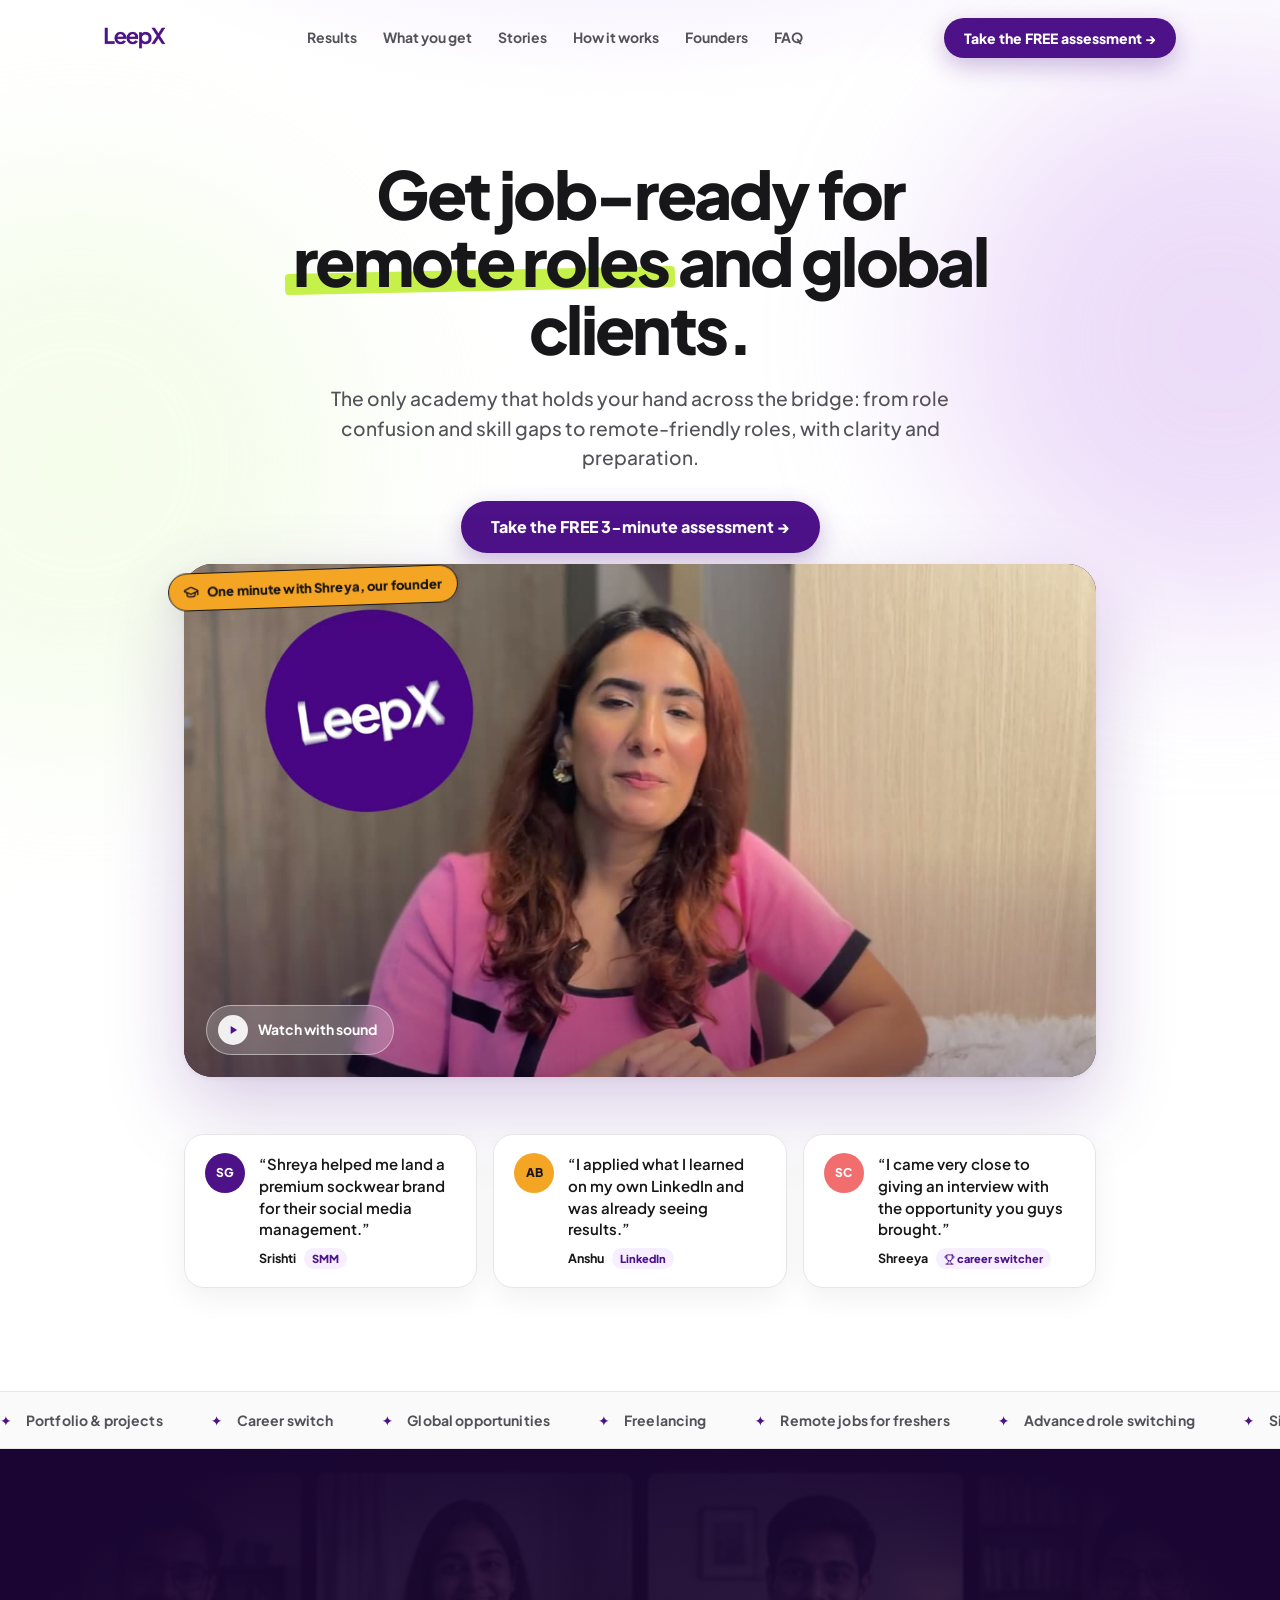
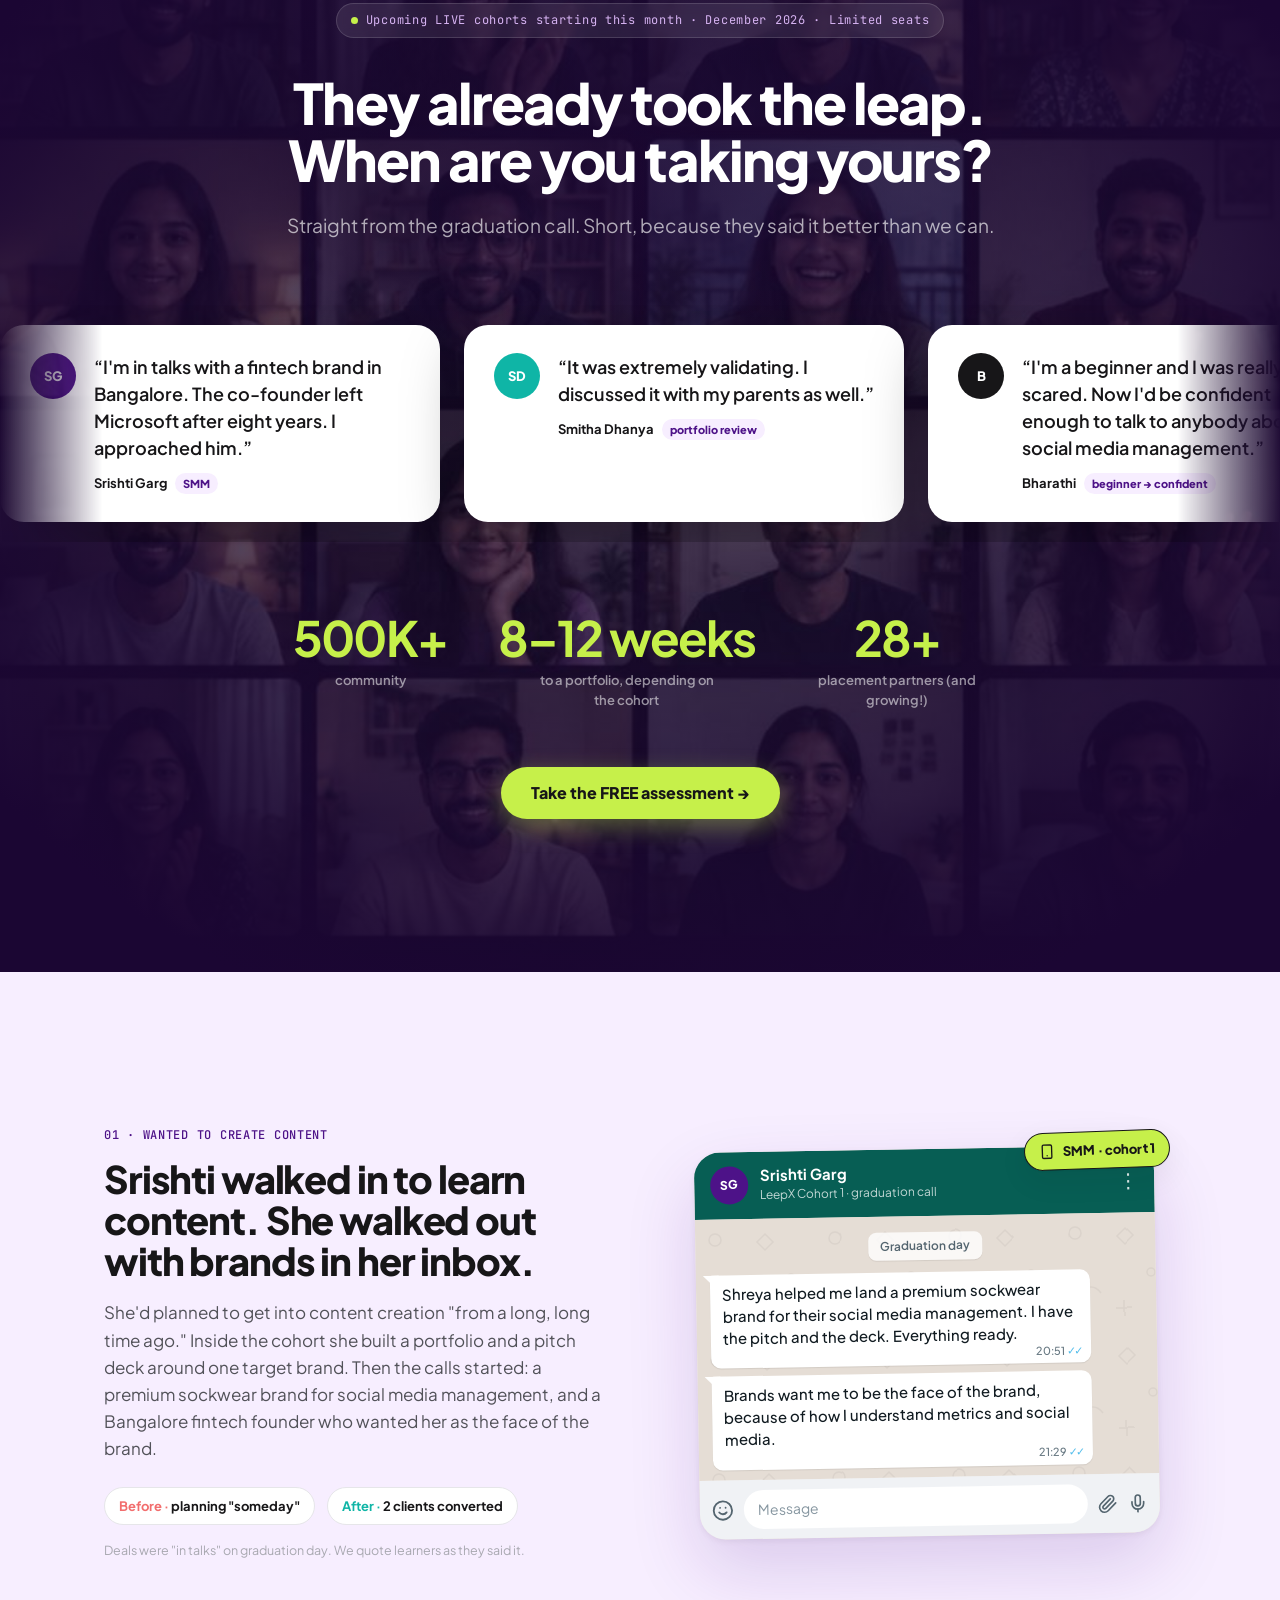
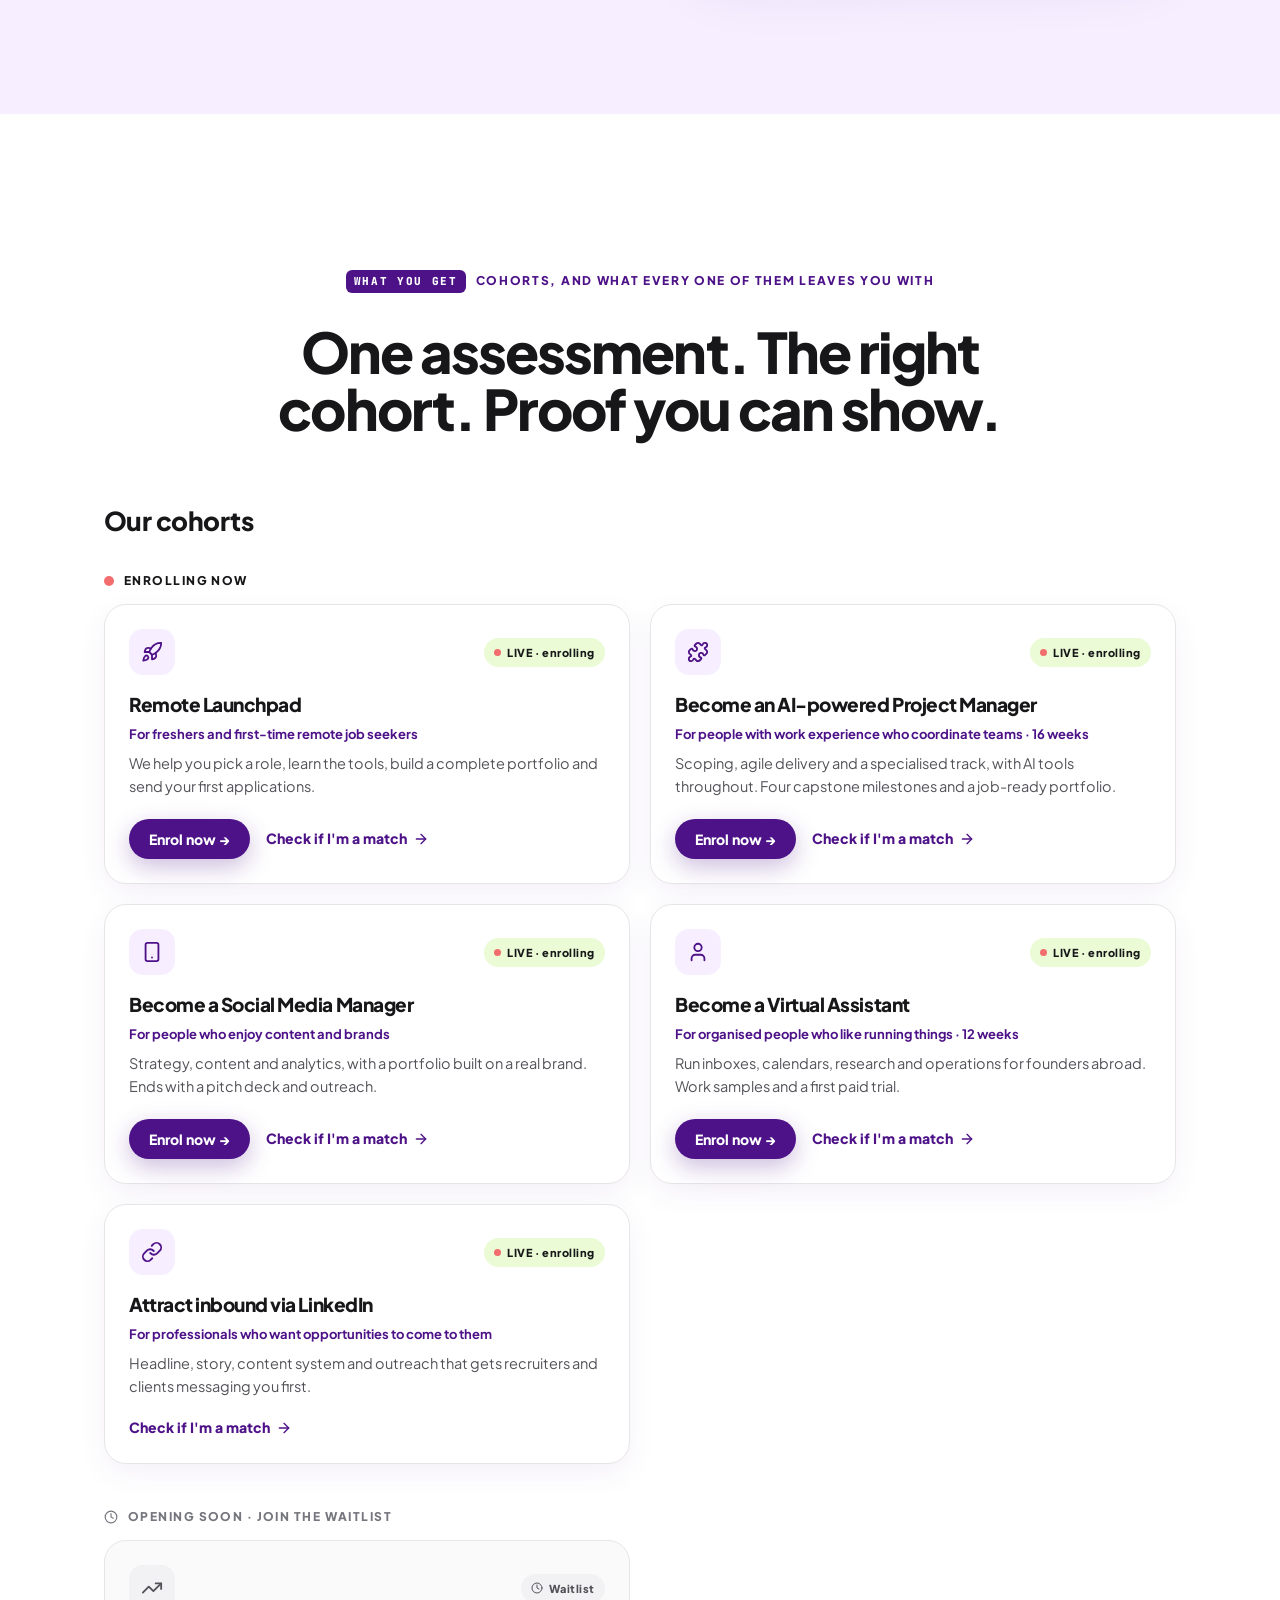
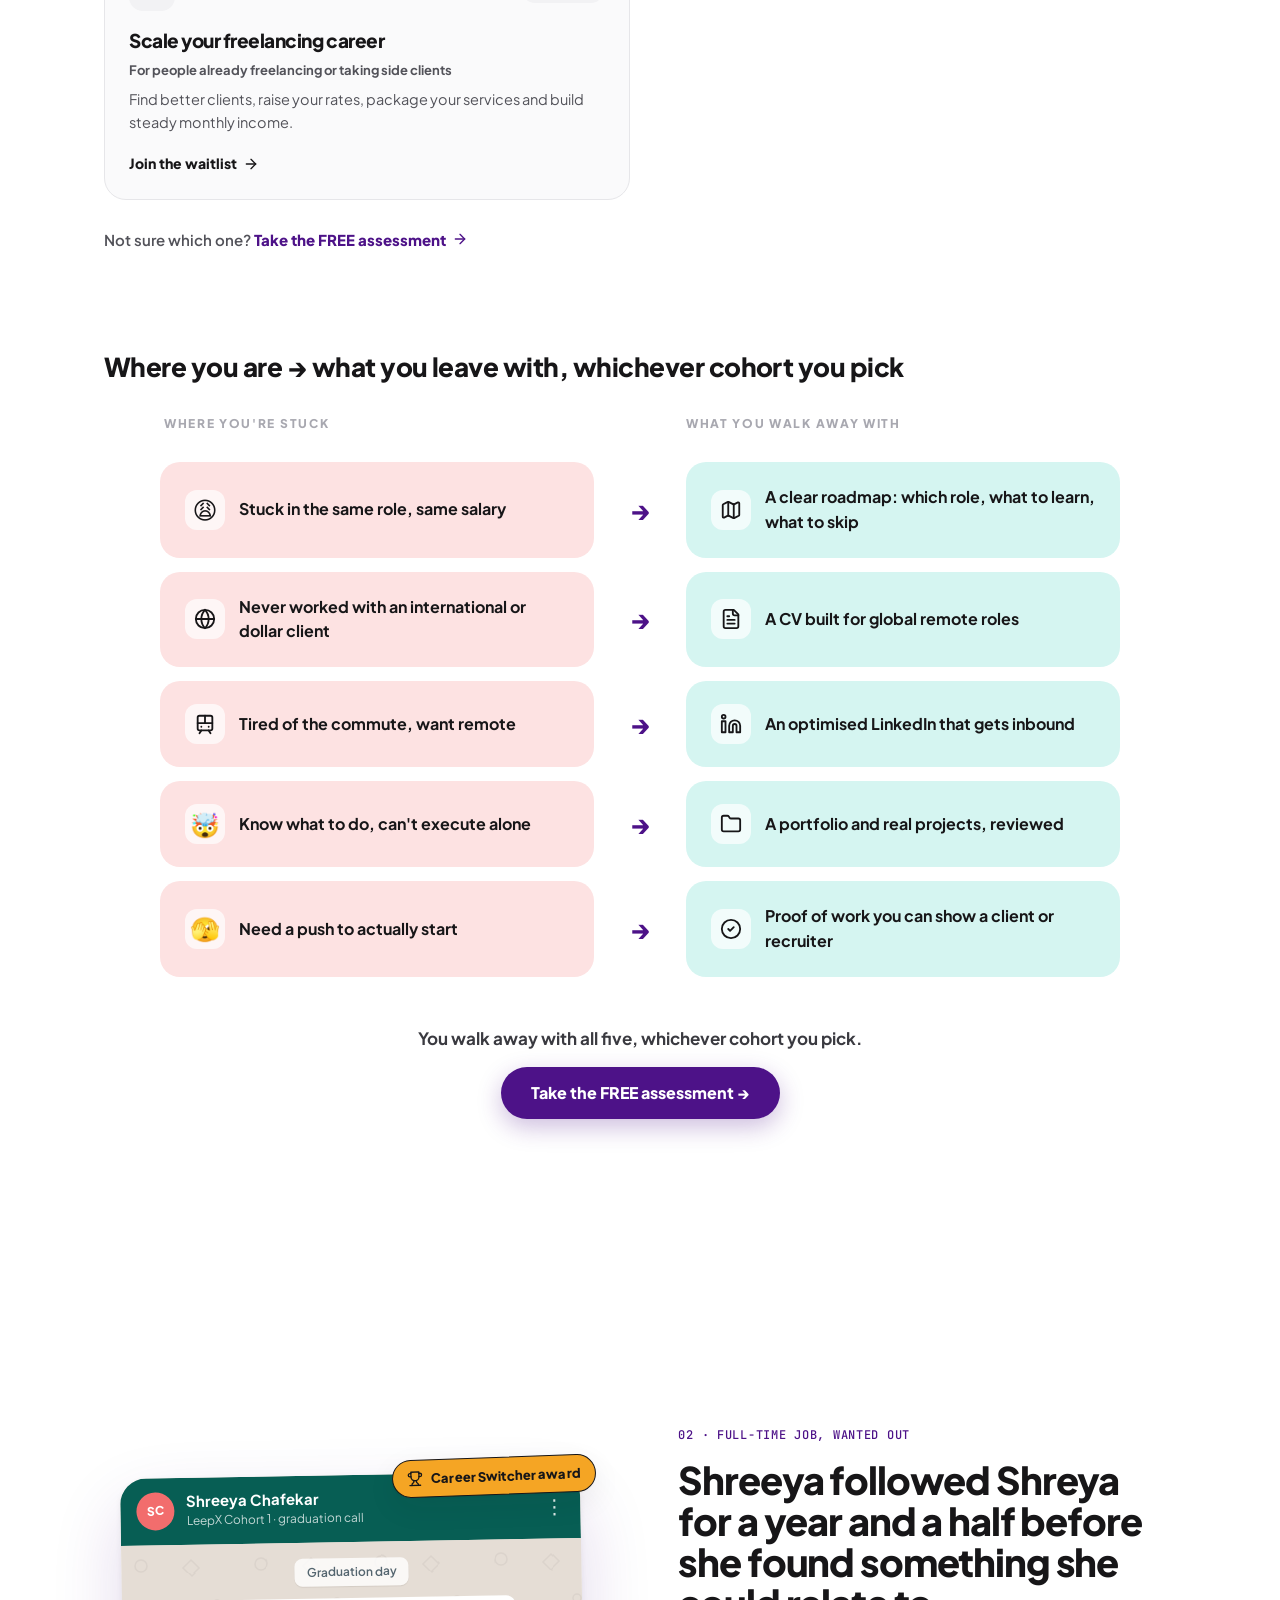
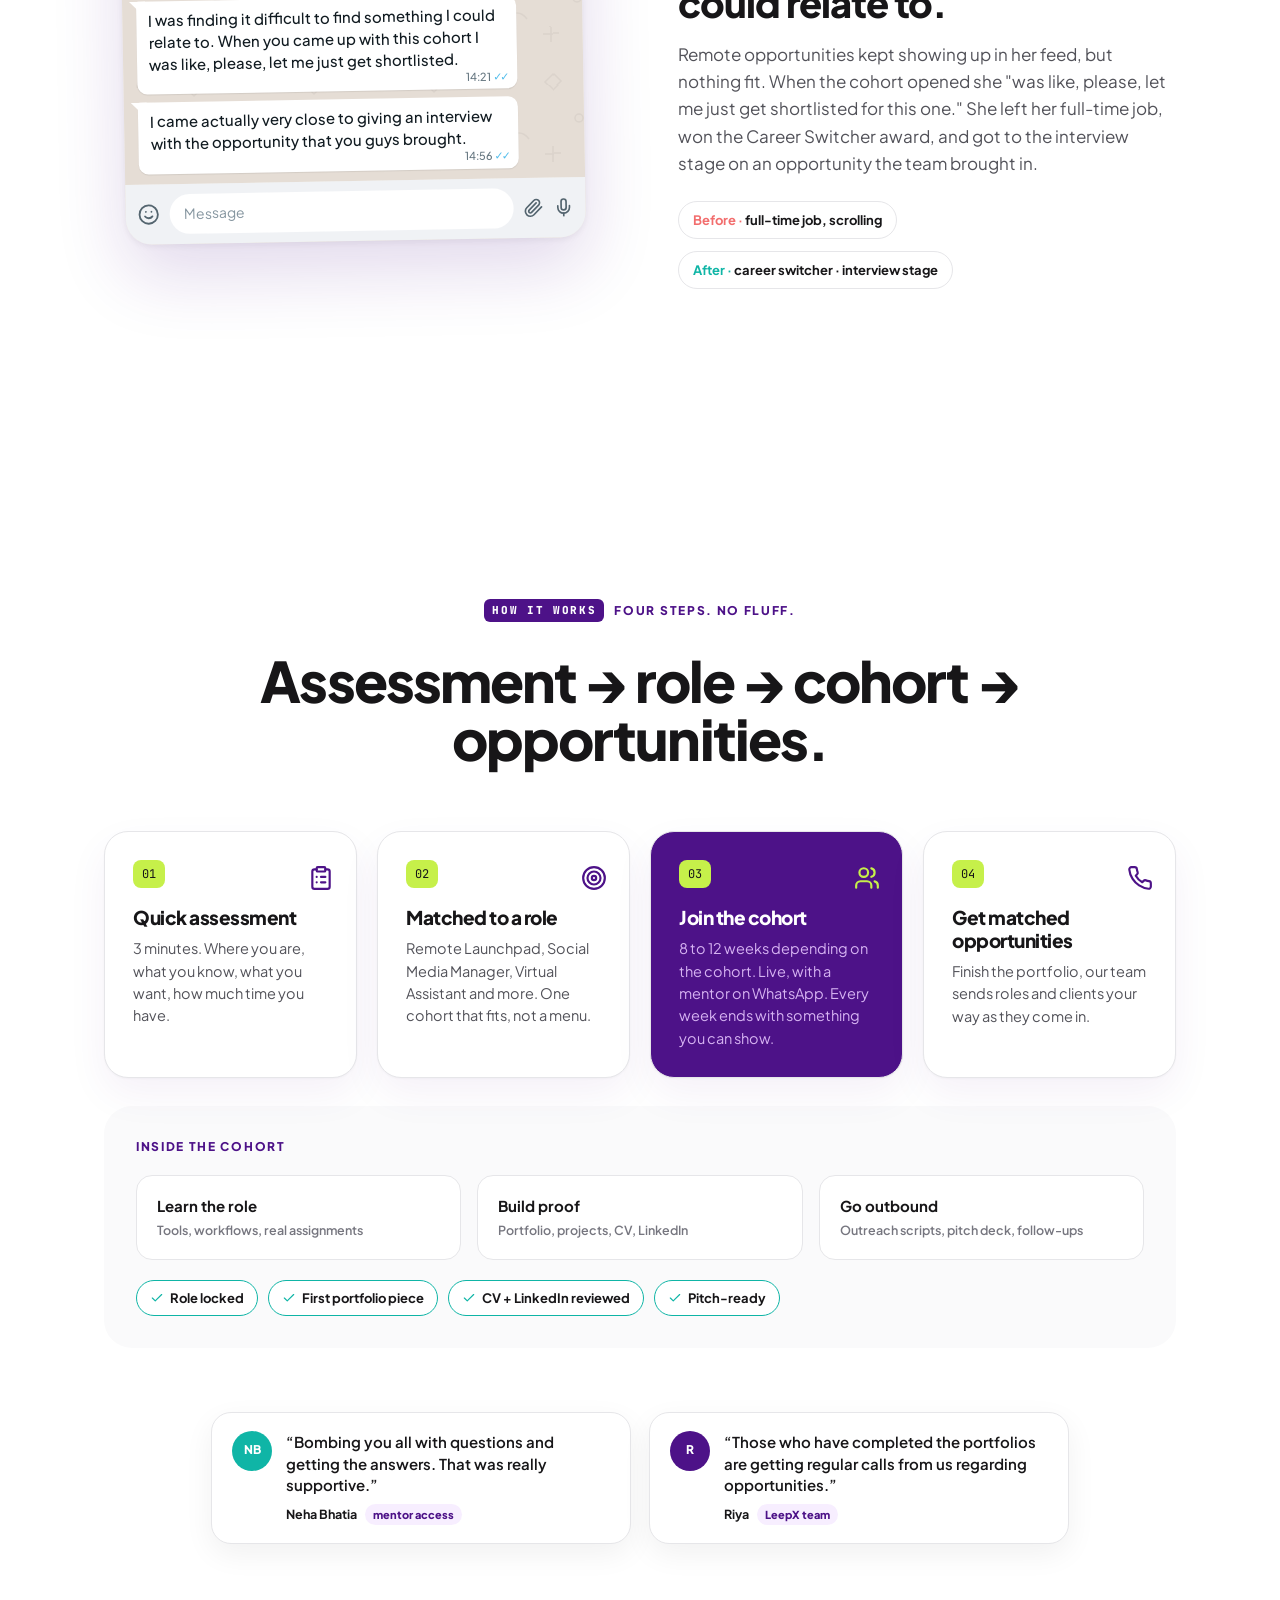
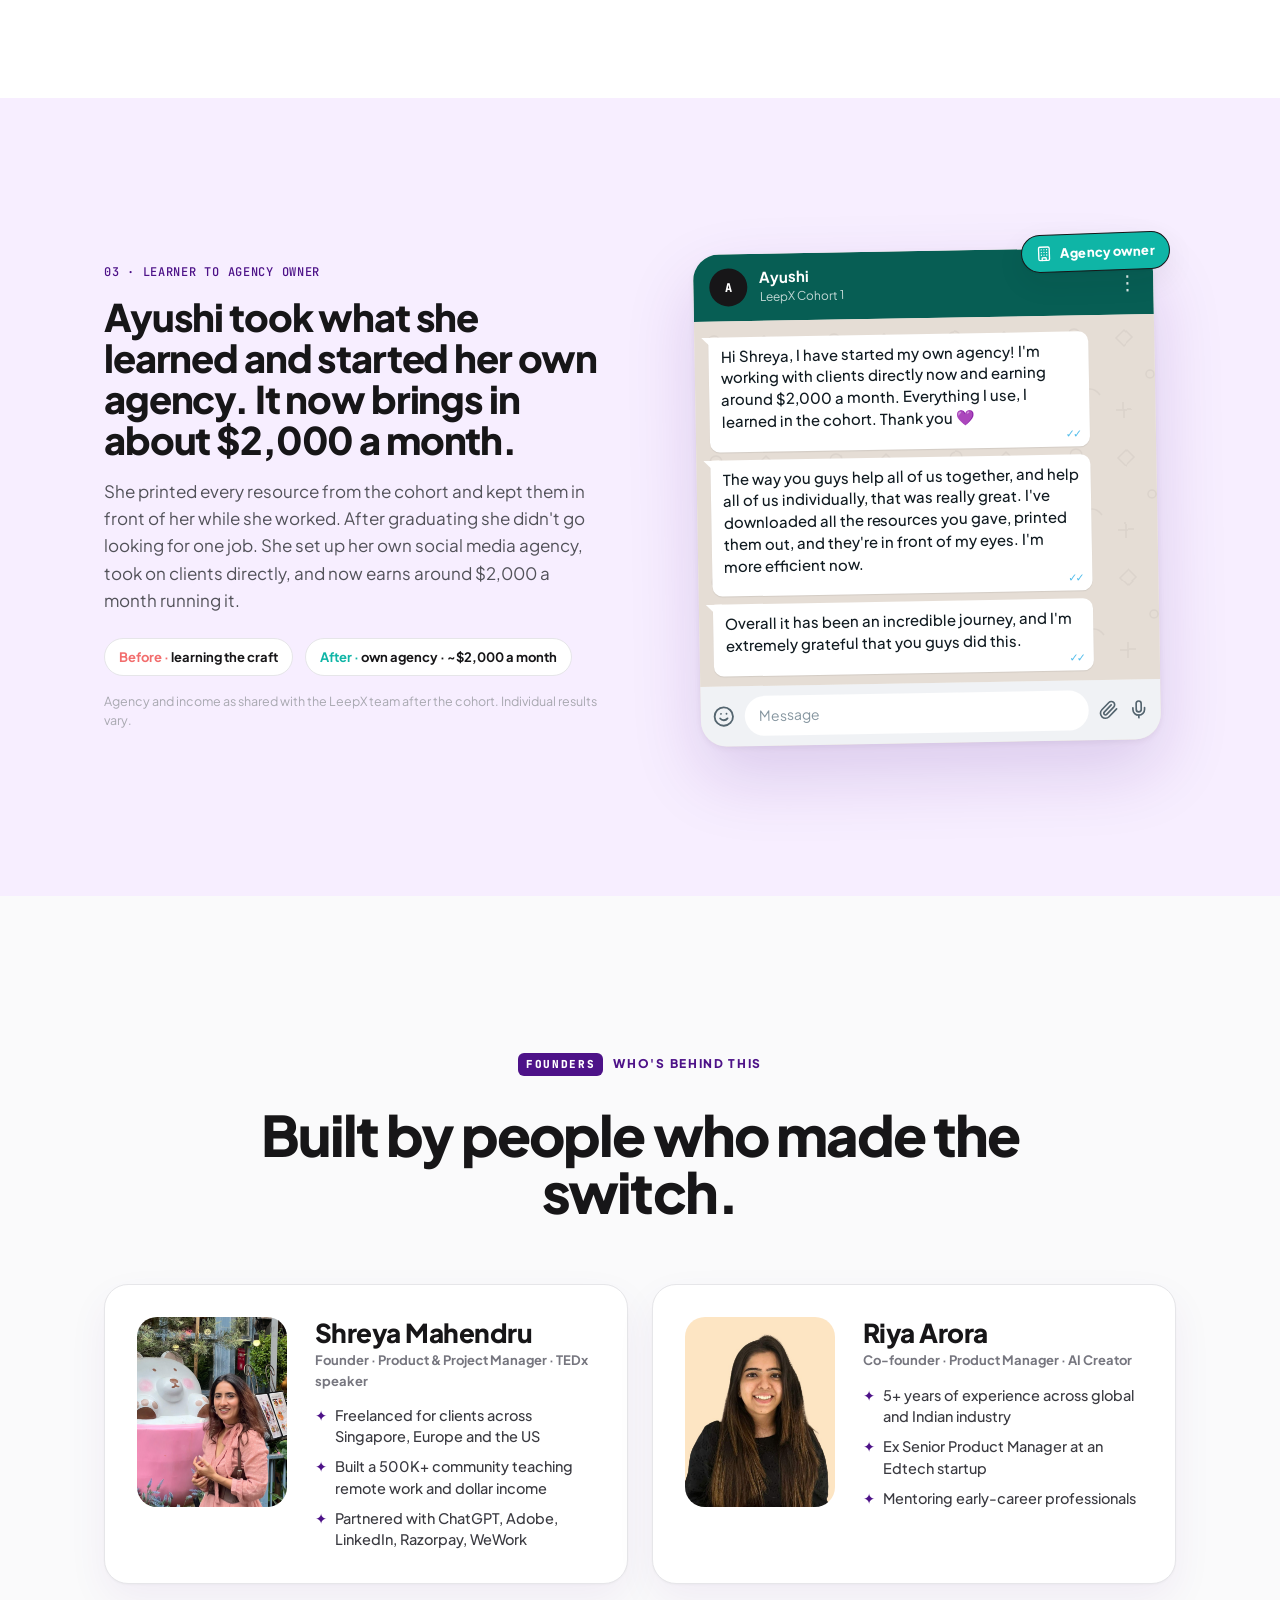
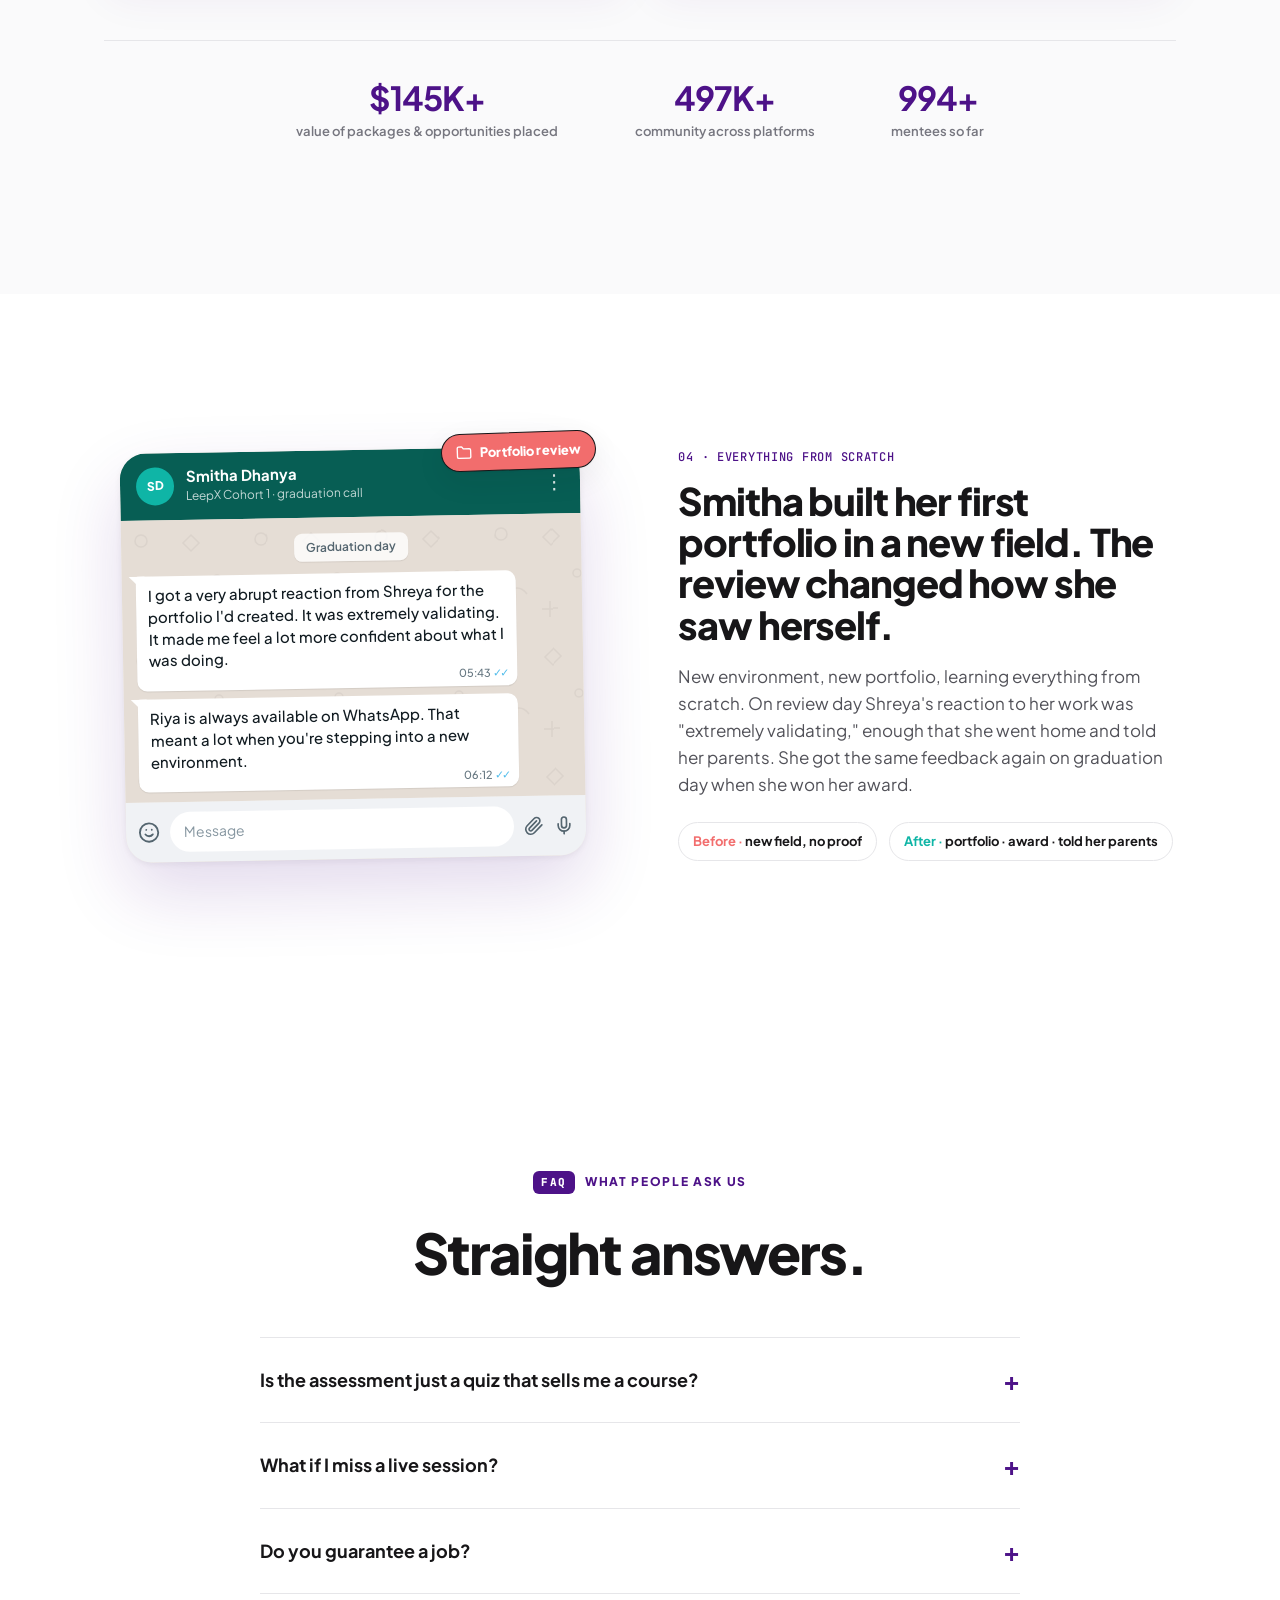
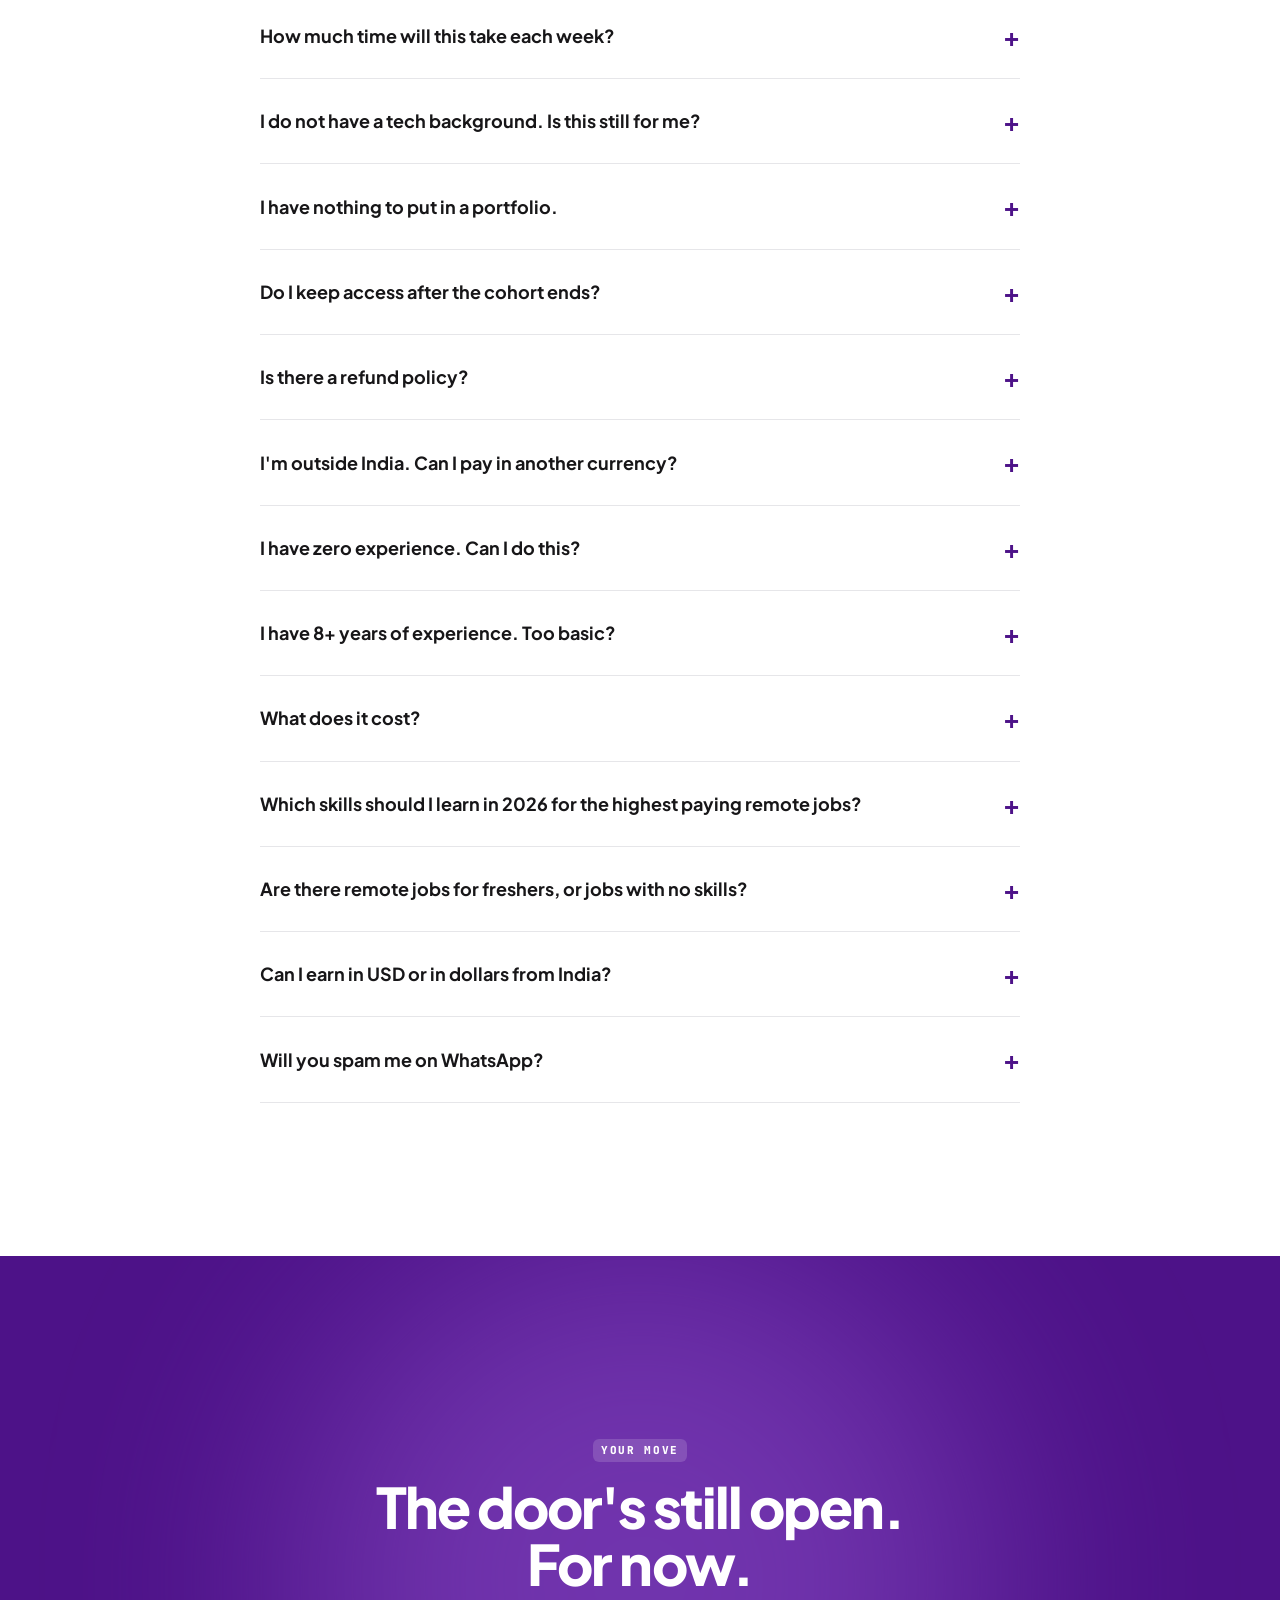
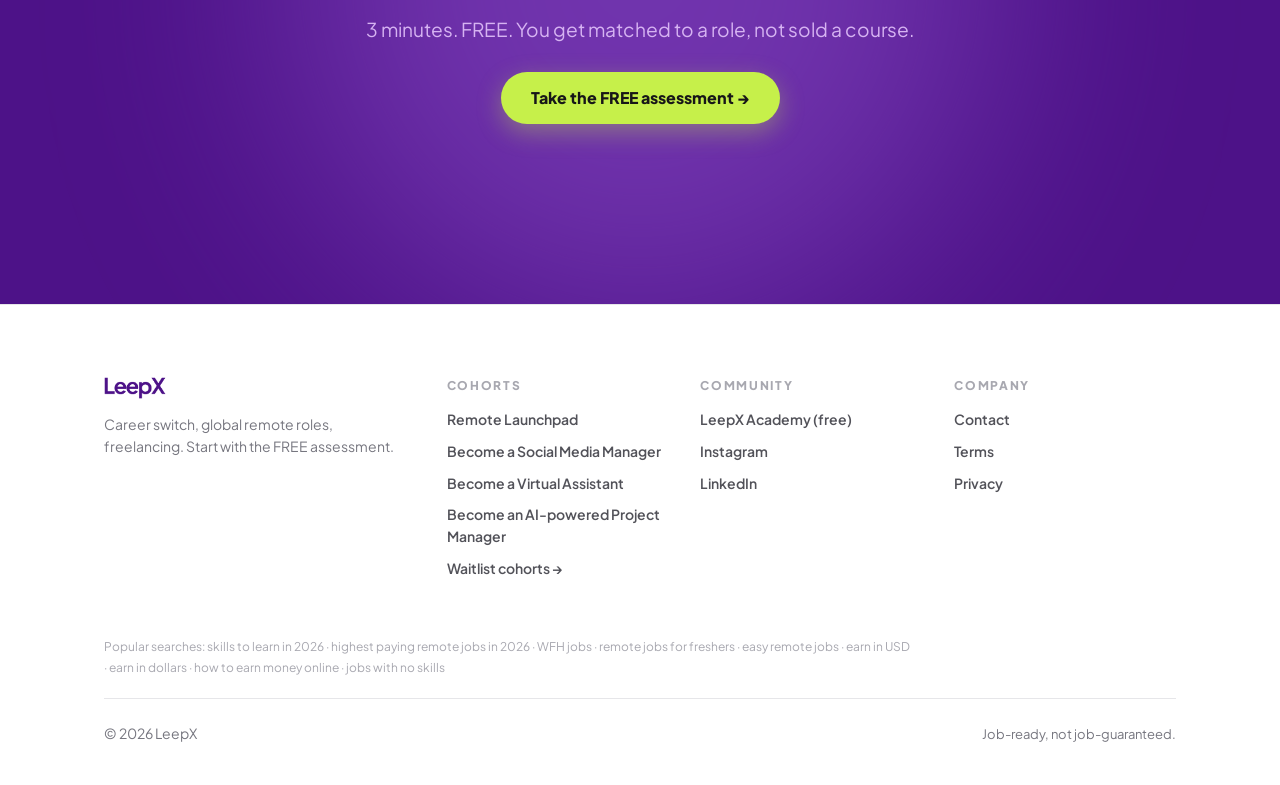
==== site/index.html @ d03c6d5c "LeepX website: initial import Static site, course page generator, GitHub Pages workflow, team editin" ====
<!DOCTYPE html>
<html lang="en">
<head>
<meta charset="UTF-8" />
<meta name="viewport" content="width=device-width, initial-scale=1.0" />
<title>LeepX — Remote jobs for freshers, skills to learn in 2026, earn in USD</title>
<meta name="description" content="LeepX: the skills to learn in 2026 for the highest paying remote jobs. Remote jobs for freshers, WFH jobs, freelancing, earn in USD. Take a FREE 3-minute assessment, get matched to a cohort, start getting opportunities." />
<meta name="keywords" content="skills to learn in 2026, highest paying remote jobs in 2026, WFH jobs, jobs with no skills, remote jobs for freshers, earn in USD, earn in dollars, easy remote jobs, how to earn money online, career switch, freelancing, social media manager course, virtual assistant course" />
<meta property="og:title" content="LeepX — Get job-ready for remote roles and global clients" />
<meta property="og:description" content="FREE 3-minute assessment → matched to a cohort → portfolio → opportunities. Remote jobs for freshers, freelancing, earn in USD." />
<link rel="icon" href="favicon.ico" sizes="any" />
<link rel="icon" type="image/png" sizes="32x32" href="assets/favicon-32.png" />
<link rel="icon" type="image/png" sizes="192x192" href="assets/favicon-192.png" />
<link rel="apple-touch-icon" href="assets/apple-touch-icon.png" />
<link rel="preconnect" href="https://fonts.googleapis.com" /><link rel="preconnect" href="https://fonts.gstatic.com" crossorigin />
<link href="https://fonts.googleapis.com/css2?family=Plus+Jakarta+Sans:wght@400;500;600;700;800&family=JetBrains+Mono:wght@500&display=swap" rel="stylesheet" />
<link rel="stylesheet" href="css/leepx.css" />
<style>
  :root{--maxw:1120px;--text:720px}
  .ph{border-bottom:2px dashed var(--amber)}
  svg.ic{flex:none;vertical-align:-.15em}
  .pair .e{display:grid;place-items:center;width:40px;height:40px;border-radius:12px;background:rgba(255,255,255,.7);color:var(--ink)}
  .box .e{color:var(--purple)}.box.cohort .e{color:var(--lime)}
  .wa-foot svg{color:#54656F}
  body{background:#fff}
  h1{font-size:clamp(38px,5.4vw,66px);letter-spacing:-.04em;line-height:1.02}
  h2{font-size:clamp(32px,4.6vw,56px);letter-spacing:-.035em;line-height:1.02}
  .lead{font-size:clamp(17px,1.5vw,20px);line-height:1.6}
  section.s{padding:clamp(96px,12vw,168px) 0}
  @media(max-width:700px){section.s{padding:68px 0}}
  .s-head{max-width:760px;margin:0 auto;text-align:center}
  .s-head h2{margin-top:14px}
  .s-head .lead{margin:22px auto 0;max-width:56ch}
  .eyebrow{justify-content:center}
  .card-soft{background:#fff;border:1px solid var(--n-200);border-radius:24px;box-shadow:0 1px 2px rgba(23,22,24,.03),0 16px 40px rgba(77,18,136,.06)}
  /* nav */
  .nav{position:fixed;top:0;left:0;right:0;z-index:60;background:transparent;border:0;backdrop-filter:none;pointer-events:none}
  .nav::before{content:"";position:absolute;inset:0;bottom:-28px;background:linear-gradient(to bottom,var(--nav-bg,#fff) 0%,var(--nav-bg,#fff) 45%,transparent 100%);backdrop-filter:blur(14px);-webkit-backdrop-filter:blur(14px);-webkit-mask:linear-gradient(#000 55%,transparent);mask:linear-gradient(#000 55%,transparent);opacity:0;transition:opacity .35s;z-index:-1}
  .nav.stuck::before{opacity:.92}
  @media(max-width:700px){.nav::before{bottom:-12px;-webkit-mask:linear-gradient(#000 80%,transparent);mask:linear-gradient(#000 80%,transparent)}.nav::before{background:linear-gradient(to bottom,var(--nav-bg,#fff) 0%,var(--nav-bg,#fff) 82%,transparent 100%)}.nav.stuck::before{opacity:1}}
  .nav-inner{padding:18px 24px;pointer-events:auto;position:relative;transition:color .35s}
  .nav.on-dark{--nav-bg:#171618;color:#fff}
  .nav.on-dark .nav-links a{color:rgba(255,255,255,.75)}.nav.on-dark .nav-links a:hover{color:#fff}
  .nav.on-dark .nav-logo img{filter:brightness(0) invert(1)}
  .nav.on-dark .btn-primary{background:var(--lime);color:var(--ink);box-shadow:none}
  .nav.on-purple{--nav-bg:#4D1288;color:#fff}
  .nav.on-purple .nav-links a{color:rgba(255,255,255,.8)}.nav.on-purple .nav-links a:hover{color:#fff}
  .nav.on-purple .nav-logo img{filter:brightness(0) invert(1)}
  .nav.on-purple .btn-primary{background:var(--lime);color:var(--ink);box-shadow:none}
  body{padding-top:0}
  .nav-burger{display:none;width:44px;height:44px;border:0;background:transparent;color:inherit;border-radius:12px;cursor:pointer;place-items:center;margin-right:-8px}
  .nav-burger path{transition:transform .25s var(--ease),opacity .2s;transform-origin:12px 12px}
  .nav.open .nav-burger .b1{transform:translateY(5px) rotate(45deg)}
  .nav.open .nav-burger .b2{opacity:0}
  .nav.open .nav-burger .b3{transform:translateY(-5px) rotate(-45deg)}
  .nav-menu{display:none;position:absolute;left:12px;right:12px;top:calc(100% - 4px);background:#fff;border:1px solid var(--n-200);border-radius:18px;box-shadow:0 20px 50px rgba(23,22,24,.16);padding:8px;pointer-events:auto}
  .nav-menu a{display:block;padding:14px 16px;font-weight:700;font-size:16px;color:var(--ink);border-radius:12px;text-decoration:none}
  .nav-menu a:active{background:var(--p-50)}
  @media(max-width:820px){.nav-burger{display:grid}.nav.open .nav-menu{display:block}}
  @media(max-width:700px){.nav-cta{display:none}.nav-inner{padding:12px 20px}}
  .hero{padding-top:clamp(120px,14vw,160px)!important}
  /* ============ hero ============ */
  .hero{position:relative;padding:clamp(56px,7vw,88px) 0 0;text-align:center;overflow:hidden;background:radial-gradient(1100px 600px at 50% -20%,var(--p-100),transparent 65%)}
  .hero .blob{position:absolute;width:560px;height:560px;border-radius:50%;filter:blur(90px);opacity:.45;pointer-events:none;z-index:0}
  .hero .b1{background:#EAFBD5;left:-200px;top:180px}.hero .b2{background:var(--p-200);right:-220px;top:60px}
  .hero .in{position:relative;z-index:1}
  .hero h1{max-width:18ch;margin:0 auto}
  @media(max-width:700px){.hero h1{max-width:14ch}.hero h1 .hl{white-space:normal}.hero h1 .hl::after{height:.22em}}
  .hero .lines{margin:22px auto 0;max-width:48ch;font-size:clamp(17px,1.5vw,20px);color:var(--n-600);line-height:1.55;font-weight:500}
  .hero .lines b{color:var(--ink);font-weight:800}
  .cta-row{display:flex;gap:14px;flex-wrap:wrap;justify-content:center;margin-top:28px}
  .tiny{font-size:13px;color:var(--n-500);margin-top:14px;display:flex;gap:18px;flex-wrap:wrap;justify-content:center}
  .tiny span::before{content:"✓ ";color:var(--teal);font-weight:800}
  .stage{position:relative;max-width:960px;margin:32px auto 0;padding:0 24px}
  .video{position:relative;border-radius:28px;overflow:hidden;background:var(--p-900);aspect-ratio:16/9;box-shadow:0 30px 80px rgba(77,18,136,.22),0 2px 6px rgba(23,22,24,.06);will-change:transform}
  .video video{width:100%;height:100%;object-fit:cover;display:block}
  .video .play{position:absolute;inset:0;display:flex;align-items:flex-end;justify-content:flex-start;padding:clamp(12px,2.4vw,22px);background:linear-gradient(180deg,rgba(27,6,51,0) 55%,rgba(27,6,51,.35));cursor:pointer;transition:opacity .3s}
  .video .play span{display:inline-flex;align-items:center;gap:10px;padding:9px 16px 9px 11px;border-radius:99px;background:rgba(255,255,255,.2);border:1px solid rgba(255,255,255,.45);backdrop-filter:blur(10px);-webkit-backdrop-filter:blur(10px);color:#fff;font-size:14px;font-weight:700;transition:background .25s,transform .25s var(--bounce)}
  .video .play:hover span{background:rgba(255,255,255,.32);transform:scale(1.03)}
  .video .play span i{width:30px;height:30px;border-radius:50%;background:rgba(255,255,255,.9);display:grid;place-items:center;flex:none}
  @media(max-width:600px){.video .play span{font-size:12.5px;padding:7px 12px 7px 8px;gap:8px}.video .play span i{width:26px;height:26px}}
  .video.playing .play{opacity:0;pointer-events:none}
  .stage .sticker.s1{position:absolute;top:-16px;left:8px;z-index:2}
  .stage .sticker.s2{position:absolute;top:-16px;right:8px;z-index:2}
  .hero-snaps{display:flex;gap:16px;justify-content:center;flex-wrap:wrap;margin:36px auto 0;max-width:960px;padding:0 24px}
  .hero-snaps .snap{flex:1 1 280px;max-width:320px}
  @media(max-width:700px){.hero-snaps{flex-wrap:nowrap;justify-content:flex-start;overflow-x:auto;scroll-snap-type:x mandatory;padding:4px 20px 12px;margin-top:24px;scrollbar-width:none}.hero-snaps::-webkit-scrollbar{display:none}.hero-snaps .snap{flex:0 0 82%;max-width:none;scroll-snap-align:center}}
  /* marquee */
  .marquee{margin-top:clamp(72px,8vw,110px);border-block:1px solid var(--n-200);background:var(--n-50);padding:16px 0;overflow:hidden;white-space:nowrap}
  .marquee .track{display:inline-flex;gap:48px;animation:mq 46s linear infinite;font-weight:700;font-size:14px;color:var(--n-600);letter-spacing:.01em}
  .marquee .track span::before{content:"✦";margin-right:14px;color:var(--purple)}
  @keyframes mq{to{transform:translateX(-50%)}}
  /* snapshot */
  .snap{background:#fff;border:1px solid var(--n-200);border-radius:20px;padding:18px 20px;box-shadow:0 10px 30px rgba(23,22,24,.06);display:flex;gap:14px;align-items:flex-start;color:var(--ink);text-align:left}
  .snap .av{width:40px;height:40px;border-radius:50%;flex:none;display:grid;place-items:center;font-weight:800;font-size:12px;color:#fff;background:var(--purple)}
  .snap .av.t{background:var(--teal)}.snap .av.a{background:var(--amber);color:var(--ink)}.snap .av.c{background:var(--coral)}.snap .av.k{background:var(--ink)}.snap .av.l{background:var(--lime);color:var(--ink)}
  .snap q{display:block;font-weight:600;font-size:15px;line-height:1.45;quotes:"“" "”"}
  .snap .who{margin-top:8px;font-size:12.5px;color:var(--n-500);display:flex;gap:8px;align-items:center;flex-wrap:wrap}
  .snap .who b{color:var(--ink)}
  .snap .who .tag{background:var(--p-50);color:var(--purple);border-radius:99px;padding:2px 8px;font-weight:800;font-size:11px}
  .snap-row{display:flex;gap:18px;flex-wrap:wrap;justify-content:center;margin-top:64px}
  .snap-row .snap{flex:1 1 300px;max-width:420px}
  /* ============ fold 2 ============ */
  .fomo{color:#fff}
  /* cohort call wallpaper */
  .fomo{background:#1B0633;position:relative;overflow:hidden}
  .fomo .wrap{position:relative;z-index:2}
  .call{position:absolute;inset:0;z-index:0;background:url(assets/cohort-call.jpg) center/cover no-repeat;opacity:1}
  .fomo .veil{position:absolute;inset:0;z-index:1;background:radial-gradient(ellipse 62% 58% at 50% 50%,rgba(27,6,51,.18) 0%,rgba(27,6,51,.32) 35%,rgba(27,6,51,.7) 70%,#1B0633 100%),radial-gradient(38% 26% at 50% 30%,rgba(27,6,51,.75) 0%,rgba(27,6,51,0) 100%)}
  .fomo .datepill{display:inline-flex;align-items:center;gap:8px;background:rgba(255,255,255,.08);border:1px solid rgba(255,255,255,.14);color:var(--p-200);font-family:'JetBrains Mono',monospace;font-size:12px;letter-spacing:.06em;padding:7px 14px;border-radius:99px;margin-bottom:22px;backdrop-filter:blur(6px)}
  .fomo .datepill i{width:7px;height:7px;border-radius:50%;background:var(--lime);animation:rec 1.4s infinite}
  @keyframes rec{50%{opacity:.25}}
  .fomo .datepill i{flex:none}
  @media(max-width:700px){.fomo .datepill{font-size:11px;letter-spacing:.03em;border-radius:16px;padding:8px 14px;text-align:left;line-height:1.5}}
  @media(prefers-reduced-motion:reduce){.fomo .datepill i{animation:none}}

  .fomo h2{color:#fff}.fomo .lead{color:rgba(255,255,255,.65)}
  .fomo .eyebrow{color:var(--p-200)}.fomo .eyebrow .num{background:rgba(255,255,255,.12)}
  .carousel{margin:64px calc(50% - 50vw) 0;width:100vw;overflow:hidden;-webkit-mask:linear-gradient(90deg,transparent,#000 8%,#000 92%,transparent);mask:linear-gradient(90deg,transparent,#000 8%,#000 92%,transparent);padding:20px 0}
  .car-track{display:flex;gap:24px;width:max-content;animation:car 70s linear infinite;will-change:transform}
  .carousel:hover .car-track{animation-play-state:paused}
  @keyframes car{to{transform:translateX(calc(-50% - 12px))}}
  .carousel .snap{width:440px;max-width:80vw;padding:28px 30px;border:0;border-radius:24px;box-shadow:0 24px 60px rgba(0,0,0,.35);gap:18px;transition:transform .4s var(--bounce),box-shadow .4s}
  .carousel .snap:hover{transform:translateY(-8px) scale(1.02);box-shadow:0 34px 70px rgba(0,0,0,.45)}
  .carousel .snap q{font-size:18px;line-height:1.5}
  .carousel .snap .av{width:46px;height:46px;font-size:13px}
  .carousel .snap .who{margin-top:12px;font-size:13px}
  @media(max-width:700px){.carousel{margin-top:40px}.car-track{gap:14px}.carousel .snap{width:290px;padding:20px 22px;gap:14px}.carousel .snap q{font-size:16px}.count{gap:22px 28px;margin-top:48px}}
  @media(prefers-reduced-motion:reduce){.car-track{animation:none;overflow-x:auto}}
  .count{display:flex;gap:clamp(24px,4vw,56px);flex-wrap:wrap;justify-content:center;margin-top:72px;text-align:center}
  .count b{display:block;font-size:clamp(34px,3.8vw,52px);letter-spacing:-.04em;color:var(--lime);line-height:1;white-space:nowrap}
  .count span{display:block;margin-top:8px;font-size:13px;color:rgba(255,255,255,.55);font-weight:600;max-width:20ch;margin-inline:auto}
  .fomo .cta-row{margin-top:56px}
  /* what you get: sub labels + live cohort cards */
  .sub{display:flex;align-items:center;gap:12px;font-weight:800;font-size:clamp(20px,2.2vw,26px);letter-spacing:-.02em;margin-top:64px}
  .livedot{width:10px;height:10px;border-radius:50%;background:var(--coral);box-shadow:0 0 0 0 rgba(242,109,109,.6);animation:livep 1.6s infinite;flex:none}
  @keyframes livep{70%{box-shadow:0 0 0 10px rgba(242,109,109,0)}100%{box-shadow:0 0 0 0 rgba(242,109,109,0)}}
  .crow-label{display:flex;align-items:center;gap:10px;font-size:12px;font-weight:800;letter-spacing:.12em;text-transform:uppercase;color:var(--ink);margin:30px 0 14px}
  .crow-label.wl{color:var(--n-500);margin-top:44px}
  .cgrid{display:grid;grid-template-columns:repeat(3,1fr);gap:20px}
  .cgrid.two{grid-template-columns:repeat(2,1fr)}
  .cc{background:#fff;border:1px solid var(--n-200);border-radius:22px;padding:24px;display:flex;flex-direction:column;gap:8px;box-shadow:0 10px 30px rgba(77,18,136,.06);transition:transform .3s var(--bounce),box-shadow .3s}
  .cc:hover{transform:translateY(-4px);box-shadow:0 20px 44px rgba(77,18,136,.12)}
  .cc-top{display:flex;justify-content:space-between;align-items:center;margin-bottom:10px}
  .cc-ic{width:46px;height:46px;border-radius:14px;background:var(--p-50);color:var(--purple);display:grid;place-items:center}
  .cc-st{display:inline-flex;align-items:center;gap:6px;font-size:11px;font-weight:800;letter-spacing:.05em;color:var(--ink);background:#EAFBD5;padding:6px 10px;border-radius:99px}
  .cc-st i{width:7px;height:7px;border-radius:50%;background:var(--coral);animation:livep 1.6s infinite}
  .cc-st.wl{background:var(--n-100);color:var(--n-600)}
  .cc h3{font-size:19px;line-height:1.2}
  .cc-who{font-size:13px;font-weight:700;color:var(--purple)}
  .cc-desc{font-size:14.5px;color:var(--n-600);line-height:1.55}
  .cc-cta{margin-top:auto;padding-top:12px;font-weight:800;font-size:14px;color:var(--purple);text-decoration:none;display:inline-flex;align-items:center;gap:6px}
  .cc-cta svg{transition:transform .25s var(--bounce)}.cc:hover .cc-cta svg{transform:translateX(4px)}
  .cc.wl{background:var(--n-50);box-shadow:none}
  .cc.wl .cc-ic{background:var(--n-100);color:var(--n-600)}
  .cc.wl .cc-who{color:var(--n-600)}
  .cc.wl .cc-cta{color:var(--ink)}
  .cc-acts{margin-top:auto;padding-top:14px;display:flex;align-items:center;gap:16px;flex-wrap:wrap}
  .cc-acts .cc-cta{margin-top:0;padding-top:0}
  .cunsure{margin-top:28px;font-size:15px;font-weight:600;color:var(--n-600)}
  .cunsure a{color:var(--purple);font-weight:800;text-decoration:none;display:inline-flex;align-items:center;gap:6px}
  @media(max-width:900px){.cgrid{display:flex;overflow-x:auto;scroll-snap-type:x mandatory;gap:14px;margin-inline:-24px;padding:4px 24px 14px;scrollbar-width:none}.cgrid::-webkit-scrollbar{display:none}.cc{flex:0 0 82%;scroll-snap-align:center}}
  @media(prefers-reduced-motion:reduce){.livedot,.cc-st i{animation:none}}
  .walk{font-weight:700;font-size:17px;color:var(--n-700);margin-bottom:16px}
  /* ============ fold 3 pairs ============ */
  .pairs{margin:28px auto 0;max-width:960px;display:grid;gap:14px}
  .pairs-head{display:grid;grid-template-columns:1fr 64px 1fr;gap:14px;margin:28px auto 0;max-width:960px;font-size:12px;font-weight:800;letter-spacing:.14em;text-transform:uppercase;color:var(--n-400);padding:0 4px}
  .pair{display:grid;grid-template-columns:1fr 64px 1fr;gap:14px;align-items:stretch}
  .pair .p,.pair .o{border-radius:20px;padding:22px 24px;font-weight:700;font-size:16px;display:flex;gap:14px;align-items:center;border:1px solid transparent;transition:transform .3s var(--bounce)}
  .pair:hover .p{transform:translateX(-4px)}.pair:hover .o{transform:translateX(4px)}
  .pair .p{background:var(--coral-soft);color:var(--ink)}
  .pair .o{background:var(--teal-soft)}
  .pair .e{font-size:24px;flex:none}
  .pair .arr{display:grid;place-items:center;font-size:26px;font-weight:800;color:var(--purple)}
  @media(max-width:700px){.pairs-head,.pair{grid-template-columns:1fr 16px 1fr;gap:6px}.pairs-head{font-size:10px;letter-spacing:.08em;margin-top:22px}.pair .arr{font-size:15px}.pair .p,.pair .o{flex-direction:column;align-items:flex-start;gap:8px;padding:12px;font-size:13px;line-height:1.35;border-radius:14px}.pair .e{width:30px;height:30px;border-radius:9px;font-size:17px}.pair .e svg{width:17px;height:17px}.pair:hover .p,.pair:hover .o{transform:none}}
  /* ============ case studies ============ */
  .case-s.tint{background:var(--p-50)}
  .case-s:not(.tint){background:#fff}
  .case{display:grid;grid-template-columns:1fr 1fr;gap:clamp(40px,6vw,88px);align-items:center}
  .case-s:not(.tint) .txt{order:2}
  @media(max-width:860px){.case{grid-template-columns:1fr}.case-s:not(.tint) .txt{order:0}}
  .case .k{font-family:'JetBrains Mono',monospace;font-size:12px;color:var(--purple);font-weight:500;letter-spacing:.06em;text-transform:uppercase}
  .case h3{font-size:clamp(26px,3vw,38px);letter-spacing:-.03em;line-height:1.08;margin-top:14px}
  .case p.d{margin-top:18px;color:var(--n-600);font-size:17px;line-height:1.6;max-width:50ch}
  .case .ba{display:flex;gap:12px;margin-top:24px;flex-wrap:wrap}
  .case .ba span{background:#fff;border:1px solid var(--n-200);border-radius:99px;padding:8px 14px;font-size:13px;font-weight:700}
  .case .ba span.b::before{content:"Before · ";color:var(--coral)}.case .ba span.a::before{content:"After · ";color:var(--teal)}
  .case .vis{position:relative}
  .case .vis .big{position:absolute;top:-22px;right:-8px;z-index:2}
  .case .honest{margin-top:16px;font-size:12.5px;color:var(--n-400)}
  /* WhatsApp chat */
  .wa{border-radius:26px;overflow:hidden;box-shadow:0 30px 70px rgba(77,18,136,.16),0 2px 6px rgba(23,22,24,.06);background:#EFEAE2;max-width:460px;margin:0 auto;font-size:15px;transform:rotate(-1deg)}
  .wa-head{background:#075E54;color:#fff;display:flex;align-items:center;gap:12px;padding:14px 16px}
  .wa-head .av{width:38px;height:38px;border-radius:50%;flex:none;display:grid;place-items:center;font-weight:800;font-size:12px;color:#fff;background:var(--purple)}
  .wa-head .av.t{background:var(--teal)}.wa-head .av.a{background:var(--amber);color:var(--ink)}.wa-head .av.c{background:var(--coral)}.wa-head .av.k{background:var(--ink)}.wa-head .av.l{background:var(--lime);color:var(--ink)}
  .wa-head b{display:block;font-size:15px;font-weight:700;line-height:1.2}
  .wa-head small{display:block;font-size:12px;opacity:.75;margin-top:2px}
  .wa-head .wa-dots{margin-left:auto;font-size:20px;opacity:.85}
  .wa-body{padding:16px 14px 10px;display:flex;flex-direction:column;gap:8px;background:#E5DDD5 url("data:image/svg+xml,%3Csvg xmlns='http://www.w3.org/2000/svg' width='120' height='120' viewBox='0 0 120 120'%3E%3Cg fill='none' stroke='%23000' stroke-opacity='.045' stroke-width='1.5'%3E%3Ccircle cx='20' cy='20' r='6'/%3E%3Cpath d='M70 15l8 8-8 8-8-8z'/%3E%3Ccircle cx='95' cy='60' r='4'/%3E%3Cpath d='M25 80c6-8 14-8 20 0'/%3E%3Cpath d='M60 95h16M68 87v16'/%3E%3C/g%3E%3C/svg%3E")}
  .wa-date{align-self:center;background:#FFFFFFCC;color:#54656F;font-size:12px;font-weight:600;padding:5px 12px;border-radius:8px;box-shadow:0 1px 1px rgba(0,0,0,.08);margin-bottom:4px}
  .wa-msg{position:relative;align-self:flex-start;background:#fff;color:#111B21;border-radius:10px;border-top-left-radius:2px;padding:8px 12px 20px 12px;max-width:88%;line-height:1.45;box-shadow:0 1px 1px rgba(0,0,0,.08);font-weight:500}
  .wa-msg::before{content:"";position:absolute;left:-7px;top:0;border:8px solid transparent;border-top-color:#fff;border-right-color:#fff;border-radius:0 0 0 4px}
  .wa-msg .wa-time{position:absolute;right:10px;bottom:5px;font-size:11px;color:#667781;font-weight:500}
  .wa-msg .wa-time i{font-style:normal;color:#53BDEB;letter-spacing:-2px}
  .wa-foot{display:flex;align-items:center;gap:10px;padding:10px 12px;background:#F0F2F5;color:#54656F;font-size:18px}
  .wa-foot .in{flex:1;background:#fff;border-radius:99px;padding:9px 14px;font-size:14px;color:#8696A0}
  .case .vis .big{position:absolute;top:-18px;right:6px;z-index:2}
  /* ============ roadmap ============ */
  .road{margin:64px auto 0;display:grid;grid-template-columns:repeat(4,1fr);gap:20px;counter-reset:st}
  @media(max-width:900px){.road{grid-template-columns:repeat(2,1fr)}}@media(max-width:560px){.road{grid-template-columns:1fr}}
  .box{padding:28px;position:relative;transition:transform .35s var(--bounce),box-shadow .35s}
  .box:hover{transform:translateY(-6px);box-shadow:0 24px 60px rgba(77,18,136,.14)}
  .box::before{counter-increment:st;content:"0" counter(st);font-family:'JetBrains Mono',monospace;font-size:12px;background:var(--lime);padding:5px 9px;border-radius:8px;display:inline-block;margin-bottom:18px}
  .box .e{font-size:30px;position:absolute;right:22px;top:20px}
  .box h3{font-size:19px;margin-bottom:8px}.box p{font-size:14.5px;color:var(--n-600);line-height:1.55}
  .box.cohort{background:var(--purple);color:#fff}.box.cohort p{color:var(--p-200)}.box.cohort::before{background:var(--lime);color:var(--ink)}
  .inside{margin:28px auto 0;background:var(--n-50);border-radius:28px;padding:32px;max-width:var(--maxw)}
  .inside .k{font-size:12px;font-weight:800;letter-spacing:.14em;text-transform:uppercase;color:var(--purple)}
  .inside .mini{display:grid;grid-template-columns:repeat(3,1fr);gap:16px;margin-top:18px}
  @media(max-width:700px){.inside .mini{grid-template-columns:1fr}}
  .inside .mini div{background:#fff;border-radius:16px;padding:18px 20px;font-weight:700;font-size:15px;border:1px solid var(--n-200)}
  .inside .mini small{display:block;color:var(--n-500);font-weight:600;font-size:12.5px;margin-top:4px}
  .flags{display:flex;gap:10px;flex-wrap:wrap;margin-top:20px}
  .flags span{background:#fff;border:1px solid var(--teal);border-radius:99px;padding:7px 13px;font-size:13px;font-weight:700}
  .flags span{display:inline-flex;align-items:center;gap:6px;color:var(--ink)}.flags span svg{color:var(--teal)}
  /* ============ founders ============ */
  .stats{display:flex;justify-content:center;gap:clamp(32px,6vw,80px);flex-wrap:wrap;margin-top:56px;padding-top:40px;border-top:1px solid var(--n-200);text-align:center}
  .stats b{display:block;font-size:clamp(26px,2.6vw,34px);letter-spacing:-.03em;color:var(--purple);line-height:1}
  .stats span{display:block;margin-top:6px;font-size:13px;color:var(--n-500);font-weight:600}
  .founders{display:grid;grid-template-columns:1fr 1fr;gap:24px;margin-top:64px}
  @media(max-width:760px){.founders{grid-template-columns:1fr}}
  .fcard{padding:32px;display:grid;grid-template-columns:150px 1fr;gap:28px;align-items:start}
  @media(max-width:480px){.fcard{grid-template-columns:1fr}}
  .fcard img,.fcard .ph-pic{width:150px;height:190px;object-fit:cover;border-radius:20px}
  .fcard .ph-pic{display:grid;place-items:center;background:var(--p-100);font-weight:800;font-size:32px;color:var(--purple)}
  .fcard h3{font-size:26px;letter-spacing:-.02em}
  .fcard .role{font-size:13px;color:var(--n-500);font-weight:700;margin-top:2px}
  .fcard ul{margin:14px 0 0;list-style:none;display:flex;flex-direction:column;gap:8px}
  .fcard li{font-size:14.5px;color:var(--n-700);font-weight:500;padding-left:20px;position:relative;line-height:1.5}
  .fcard li::before{content:"✦";position:absolute;left:0;color:var(--purple)}
  /* ============ faq ============ */
  .faq{max-width:760px;margin:56px auto 0}
  details{border-top:1px solid var(--n-200);padding:22px 0}
  details:last-child{border-bottom:1px solid var(--n-200)}
  summary{cursor:pointer;font-weight:700;font-size:18px;list-style:none;display:flex;justify-content:space-between;gap:16px;align-items:center}
  summary::-webkit-details-marker{display:none}
  summary::after{content:"+";font-size:26px;color:var(--purple);transition:transform .3s var(--bounce);flex:none}
  details[open] summary::after{transform:rotate(45deg)}
  details p{margin-top:12px;color:var(--n-600);font-size:16px;max-width:64ch;line-height:1.6}
  /* ============ final ============ */
  .final{background:var(--purple);color:#fff;padding:clamp(110px,14vw,180px) 0;text-align:center;position:relative;overflow:hidden}
  .final .blob{position:absolute;width:700px;height:700px;border-radius:50%;filter:blur(120px);opacity:.5;background:var(--p-400);left:50%;top:50%;transform:translate(-50%,-50%);pointer-events:none}
  .final .wrap{position:relative}
  .final h2{color:#fff;max-width:14ch;margin:0 auto}
  .final .lead{color:var(--p-200);margin:22px auto 0;max-width:40ch}
  .final .eyebrow{color:var(--p-200)}.final .eyebrow .num{background:rgba(255,255,255,.15)}
  /* ============ footer ============ */
  footer{padding:72px 0 40px}
  .fgrid{display:grid;grid-template-columns:1.4fr 1fr 1fr 1fr;gap:32px;margin-bottom:48px}
  @media(max-width:800px){.fgrid{grid-template-columns:1fr 1fr}}@media(max-width:480px){.fgrid{grid-template-columns:1fr}}
  .fgrid h4{font-size:12px;font-weight:800;letter-spacing:.14em;text-transform:uppercase;color:var(--n-400);margin-bottom:14px}
  .fgrid a{display:block;margin:0 0 10px;font-size:14px;font-weight:600;color:var(--n-600);text-decoration:none}
  .fgrid a:hover{color:var(--purple)}
  .fgrid .icons{display:flex;gap:10px;flex-wrap:wrap}
  .fgrid .icons a{width:44px;height:44px;border-radius:12px;background:var(--n-100);display:grid;place-items:center;font-size:20px;margin:0;transition:transform .2s var(--bounce),background .2s}
  .fgrid .icons a:hover{background:var(--p-100);transform:translateY(-2px)}
  footer .row{border-top:1px solid var(--n-200);padding-top:24px}
  footer .seo{font-size:12px;color:var(--n-400);line-height:1.7;margin-bottom:20px;max-width:90ch}
  /* mobile sticky */
  .mcta{position:fixed;left:0;right:0;bottom:0;z-index:70;padding:10px 16px calc(10px + env(safe-area-inset-bottom));background:rgba(255,255,255,.92);backdrop-filter:blur(12px);border-top:1px solid var(--n-200);display:none;justify-content:space-between;align-items:center;gap:12px}
  .mcta small{font-size:12px;color:var(--n-600);font-weight:700}
  @media(max-width:480px){.btn{white-space:normal;text-align:center;line-height:1.25}.mcta .btn{white-space:nowrap}}
  @media(max-width:700px){.mcta{display:flex}body{padding-bottom:70px}}
  @media(max-width:700px){.hero-cta{display:none}.hero .stage{margin-top:52px}}
  @media(max-width:360px){.mcta small{display:none}.mcta .btn{flex:1;justify-content:center}}
</style>
</head>
<body>

<header class="nav" id="nav">
  <div class="nav-inner">
    <a class="nav-logo" href="#top" aria-label="LeepX home"><img src="assets/logo-primary.png" alt="LeepX" /></a>
    <nav class="nav-links">
      <a href="#proof">Results</a>
      <a href="#outcomes">What you get</a>
      <a href="#story-1">Stories</a>
      <a href="#how">How it works</a>
      <a href="#founders">Founders</a>
      <a href="#faq">FAQ</a>
    </nav>
    <a class="btn btn-primary btn-sm nav-cta" href="assess.html">Take the FREE assessment →</a>
    <button class="nav-burger" id="navBurger" aria-label="Menu" aria-expanded="false"><svg width="24" height="24" viewBox="0 0 24 24" fill="none" stroke="currentColor" stroke-width="2.2" stroke-linecap="round"><path class="b1" d="M4 7h16"/><path class="b2" d="M4 12h16"/><path class="b3" d="M4 17h16"/></svg></button>
  </div>
  <nav class="nav-menu" id="navMenu" aria-label="Menu">
    <a href="#proof">Results</a><a href="#outcomes">What you get</a><a href="#story-1">Stories</a><a href="#how">How it works</a><a href="#founders">Founders</a><a href="#faq">FAQ</a>
  </nav>
</header>

<!-- ============ HERO ============ -->
<section class="hero" id="top">
  <div class="blob b1"></div><div class="blob b2"></div>
  <div class="wrap in">
        <h1 class="reveal" style="--d:.08s">Get job-ready for <span class="hl">remote roles</span> and global clients.</h1>
    <p class="lines reveal" style="--d:.16s">The only academy that holds your hand across the bridge: from role confusion and skill gaps to remote-friendly roles, with clarity and preparation.</p>
    <div class="cta-row hero-cta reveal" style="--d:.24s"><a class="btn btn-primary" href="assess.html">Take the FREE 3-minute assessment →</a></div>
  </div>
  <div class="stage reveal" style="--d:.36s">
    <span class="sticker amber s1"><svg class="ic " width="16" height="16" viewBox="0 0 24 24" fill="none" stroke="currentColor" stroke-width="2" stroke-linecap="round" stroke-linejoin="round" aria-hidden="true"><path d="M21.42 10.922a1 1 0 0 0-.019-1.838L12.83 5.18a2 2 0 0 0-1.66 0L2.6 9.08a1 1 0 0 0 0 1.832l8.57 3.908a2 2 0 0 0 1.66 0z"/><path d="M22 10v6"/><path d="M6 12.5V16a6 3 0 0 0 12 0v-3.5"/></svg> One minute with Shreya, our founder</span>
    <div class="video" id="video">
      <video id="heroVideo" autoplay muted loop playsinline preload="auto" poster="assets/hero-poster.jpg" src="assets/hero.mp4"></video>
      <div class="play" id="playBtn" role="button" aria-label="Play video with sound"><span><i><svg width="14" height="14" viewBox="0 0 24 24" fill="var(--purple)"><path d="M8 5v14l11-7z"/></svg></i>Watch with sound</span></div>
    </div>
  </div>
  <div class="hero-snaps">
    <div class="snap reveal" style="--d:.1s"><div class="av">SG</div><div><q>Shreya helped me land a premium sockwear brand for their social media management.</q><div class="who"><b>Srishti</b><span class="tag">SMM</span></div></div></div>
    <div class="snap reveal" style="--d:.2s"><div class="av a">AB</div><div><q>I applied what I learned on my own LinkedIn and was already seeing results.</q><div class="who"><b>Anshu</b><span class="tag">LinkedIn</span></div></div></div>
    <div class="snap reveal" style="--d:.3s"><div class="av c">SC</div><div><q>I came very close to giving an interview with the opportunity you guys brought.</q><div class="who"><b>Shreeya</b><span class="tag"><svg class="ic " width="11" height="11" viewBox="0 0 24 24" fill="none" stroke="currentColor" stroke-width="2" stroke-linecap="round" stroke-linejoin="round" aria-hidden="true"><path d="M6 9H4.5a2.5 2.5 0 0 1 0-5H6"/><path d="M18 9h1.5a2.5 2.5 0 0 0 0-5H18"/><path d="M4 22h16"/><path d="M10 14.66V17c0 .55-.47.98-.97 1.21C7.85 18.75 7 20.24 7 22"/><path d="M14 14.66V17c0 .55.47.98.97 1.21C16.15 18.75 17 20.24 17 22"/><path d="M18 2H6v7a6 6 0 0 0 12 0V2Z"/></svg> career switcher</span></div></div></div>
  </div>
  <div class="marquee" aria-hidden="true"><div class="track"><span>Portfolio &amp; projects</span><span>Career switch</span><span>Global opportunities</span><span>Freelancing</span><span>Remote jobs for freshers</span><span>Advanced role switching</span><span>Side-hustles</span><span>Pitching to global companies</span><span>Digital personal brand</span><span>Remote tools and methodologies</span><span>Interview preparation</span><span>Portfolio &amp; projects</span><span>Career switch</span><span>Global opportunities</span><span>Freelancing</span><span>Remote jobs for freshers</span><span>Advanced role switching</span><span>Side-hustles</span><span>Pitching to global companies</span><span>Digital personal brand</span><span>Remote tools and methodologies</span><span>Interview preparation</span></div></div>
</section>

<!-- ============ FOLD 2 · PROOF ============ -->
<section class="s fomo" id="proof" data-nav="on-dark">
  <div class="call" aria-hidden="true"></div>
  <div class="veil" aria-hidden="true"></div>
  <div class="wrap">
    <div class="s-head">
      <span class="datepill reveal"><i></i><span>Upcoming LIVE cohorts starting this month · <span id="monthYear"></span> · Limited seats</span></span>
      <h2 class="reveal" style="--d:.08s">They already took the leap. When are you taking yours?</h2>
      <p class="lead reveal" style="--d:.16s">Straight from the graduation call. Short, because they said it better than we can.</p>
    </div>
    <div class="carousel reveal" id="carousel" aria-label="Learner quotes">
      <div class="car-track"><div class="snap"><div class="av">SG</div><div><q>I'm in talks with a fintech brand in Bangalore. The co-founder left Microsoft after eight years. I approached him.</q><div class="who"><b>Srishti Garg</b><span class="tag">SMM</span></div></div></div><div class="snap"><div class="av t">SD</div><div><q>It was extremely validating. I discussed it with my parents as well.</q><div class="who"><b>Smitha Dhanya</b><span class="tag">portfolio review</span></div></div></div><div class="snap"><div class="av k">B</div><div><q>I'm a beginner and I was really scared. Now I'd be confident enough to talk to anybody about social media management.</q><div class="who"><b>Bharathi</b><span class="tag">beginner → confident</span></div></div></div><div class="snap"><div class="av l">KI</div><div><q>I'm an introvert. Because of this cohort I had good talks with people, and we helped each other build portfolios.</q><div class="who"><b>Keerthana</b><span class="tag">portfolio</span></div></div></div><div class="snap"><div class="av a">A</div><div><q>I've printed all the resources. They're in front of my eyes. I'm more efficient now.</q><div class="who"><b>Ayushi</b><span class="tag">resources</span></div></div></div><div class="snap"><div class="av c">M</div><div><q>I'd never built reels. One assignment was to build a reel. It's really amazing.</q><div class="who"><b>Manita</b><span class="tag">first project</span></div></div></div><div class="snap"><div class="av c">SC</div><div><q>I came actually very close to giving an interview with the opportunity that you guys brought.</q><div class="who"><b>Shreeya Chafekar</b><span class="tag">career switcher</span></div></div></div><div class="snap"><div class="av a">AB</div><div><q>I started applying whatever I learned from you on my own LinkedIn, and I was already seeing results.</q><div class="who"><b>Anshu Banga</b><span class="tag">LinkedIn</span></div></div></div><div class="snap"><div class="av t">NB</div><div><q>Bombing you all with a lot of questions and then getting the answers for them. That was really supportive.</q><div class="who"><b>Neha Bhatia</b><span class="tag">mentor access</span></div></div></div><div class="snap"><div class="av">SG</div><div><q>I'm in talks with a fintech brand in Bangalore. The co-founder left Microsoft after eight years. I approached him.</q><div class="who"><b>Srishti Garg</b><span class="tag">SMM</span></div></div></div><div class="snap"><div class="av t">SD</div><div><q>It was extremely validating. I discussed it with my parents as well.</q><div class="who"><b>Smitha Dhanya</b><span class="tag">portfolio review</span></div></div></div><div class="snap"><div class="av k">B</div><div><q>I'm a beginner and I was really scared. Now I'd be confident enough to talk to anybody about social media management.</q><div class="who"><b>Bharathi</b><span class="tag">beginner → confident</span></div></div></div><div class="snap"><div class="av l">KI</div><div><q>I'm an introvert. Because of this cohort I had good talks with people, and we helped each other build portfolios.</q><div class="who"><b>Keerthana</b><span class="tag">portfolio</span></div></div></div><div class="snap"><div class="av a">A</div><div><q>I've printed all the resources. They're in front of my eyes. I'm more efficient now.</q><div class="who"><b>Ayushi</b><span class="tag">resources</span></div></div></div><div class="snap"><div class="av c">M</div><div><q>I'd never built reels. One assignment was to build a reel. It's really amazing.</q><div class="who"><b>Manita</b><span class="tag">first project</span></div></div></div><div class="snap"><div class="av c">SC</div><div><q>I came actually very close to giving an interview with the opportunity that you guys brought.</q><div class="who"><b>Shreeya Chafekar</b><span class="tag">career switcher</span></div></div></div><div class="snap"><div class="av a">AB</div><div><q>I started applying whatever I learned from you on my own LinkedIn, and I was already seeing results.</q><div class="who"><b>Anshu Banga</b><span class="tag">LinkedIn</span></div></div></div><div class="snap"><div class="av t">NB</div><div><q>Bombing you all with a lot of questions and then getting the answers for them. That was really supportive.</q><div class="who"><b>Neha Bhatia</b><span class="tag">mentor access</span></div></div></div></div>
    </div>
    <div class="count">
      <div class="reveal" style="--d:.1s"><b data-count="500" data-suffix="K+">0</b><span>community</span></div>
      <div class="reveal" style="--d:.2s"><b>8–12 weeks</b><span>to a portfolio, depending on the cohort</span></div>
      <div class="reveal" style="--d:.3s"><b data-count="28" data-suffix="+">0</b><span>placement partners (and growing!)</span></div>
    </div>
    <div class="cta-row reveal"><a class="btn btn-lime" href="assess.html">Take the FREE assessment →</a></div>
  </div>
</section>


<!-- ============ CASE STUDY 1 ============ -->
<section class="s case-s tint" id="story-1"><div class="wrap"><div class="case">
      <div class="txt reveal">
        <div class="k">01 · Wanted to create content</div>
        <h3>Srishti walked in to learn content. She walked out with brands in her inbox.</h3>
        <p class="d">She'd planned to get into content creation "from a long, long time ago." Inside the cohort she built a portfolio and a pitch deck around one target brand. Then the calls started: a premium sockwear brand for social media management, and a Bangalore fintech founder who wanted her as the face of the brand.</p>
        <div class="ba"><span class="b">planning "someday"</span><span class="a">2 clients converted</span></div>
        <p class="honest">Deals were "in talks" on graduation day. We quote learners as they said it.</p>
      </div>
      <div class="vis reveal" style="--d:.12s">
        <span class="sticker lime big"><svg class="ic " width="16" height="16" viewBox="0 0 24 24" fill="none" stroke="currentColor" stroke-width="2" stroke-linecap="round" stroke-linejoin="round" aria-hidden="true"><rect width="14" height="20" x="5" y="2" rx="2" ry="2"/><path d="M12 18h.01"/></svg> SMM · cohort 1</span>
        <div class="wa">
          <div class="wa-head"><div class="av ">SG</div><div><b>Srishti Garg</b><small>LeepX Cohort 1 · graduation call</small></div><span class="wa-dots">⋮</span></div>
          <div class="wa-body"><div class="wa-date">Graduation day</div><div class="wa-msg">Shreya helped me land a premium sockwear brand for their social media management. I have the pitch and the deck. Everything ready.<span class="wa-time">20:51 <i>✓✓</i></span></div><div class="wa-msg">Brands want me to be the face of the brand, because of how I understand metrics and social media.<span class="wa-time">21:29 <i>✓✓</i></span></div></div>
          <div class="wa-foot"><svg class="ic " width="22" height="22" viewBox="0 0 24 24" fill="none" stroke="currentColor" stroke-width="2" stroke-linecap="round" stroke-linejoin="round" aria-hidden="true"><circle cx="12" cy="12" r="10"/><path d="M8 14s1.5 2 4 2 4-2 4-2"/><line x1="9" x2="9.01" y1="9" y2="9"/><line x1="15" x2="15.01" y1="9" y2="9"/></svg><span class="in">Message</span><svg class="ic " width="20" height="20" viewBox="0 0 24 24" fill="none" stroke="currentColor" stroke-width="2" stroke-linecap="round" stroke-linejoin="round" aria-hidden="true"><path d="m21.44 11.05-9.19 9.19a6 6 0 0 1-8.49-8.49l8.57-8.57A4 4 0 1 1 18 8.84l-8.59 8.57a2 2 0 0 1-2.83-2.83l8.49-8.48"/></svg><svg class="ic " width="20" height="20" viewBox="0 0 24 24" fill="none" stroke="currentColor" stroke-width="2" stroke-linecap="round" stroke-linejoin="round" aria-hidden="true"><path d="M12 2a3 3 0 0 0-3 3v7a3 3 0 0 0 6 0V5a3 3 0 0 0-3-3Z"/><path d="M19 10v2a7 7 0 0 1-14 0v-2"/><line x1="12" x2="12" y1="19" y2="22"/></svg></div>
        </div>
      </div>
    </div></div></section>
<!-- ============ FOLD 3 · OUTCOMES ============ -->
<section class="s" id="outcomes">
  <div class="wrap">
    <div class="s-head">
      <div class="eyebrow reveal"><span class="num">What you get</span> Cohorts, and what every one of them leaves you with</div>
      <h2 class="reveal" style="--d:.08s">One assessment. The right cohort. Proof you can show.</h2>
    </div>
    <div class="sub reveal">Our cohorts</div>
    <div class="crow-label reveal"><span class="livedot"></span> Enrolling now</div>
    <div class="cgrid two"><article class="cc  reveal" style="--d:0.00s">
          <div class="cc-top"><span class="cc-ic"><svg class="ic " width="22" height="22" viewBox="0 0 24 24" fill="none" stroke="currentColor" stroke-width="2" stroke-linecap="round" stroke-linejoin="round" aria-hidden="true"><path d="M12 15v5s3.03-.55 4-2c1.08-1.62 0-5 0-5" /> <path d="M4.5 16.5c-1.5 1.26-2 5-2 5s3.74-.5 5-2c.71-.84.7-2.13-.09-2.91a2.18 2.18 0 0 0-2.91-.09" /> <path d="M9 12a22 22 0 0 1 2-3.95A12.88 12.88 0 0 1 22 2c0 2.72-.78 7.5-6 11a22.4 22.4 0 0 1-4 2z" /> <path d="M9 12H4s.55-3.03 2-4c1.62-1.08 5 .05 5 .05" /></svg></span><span class="cc-st"><i></i> LIVE · enrolling</span></div>
          <h3>Remote Launchpad</h3><p class="cc-who">For freshers and first-time remote job seekers</p><p class="cc-desc">We help you pick a role, learn the tools, build a complete portfolio and send your first applications.</p>
          <div class="cc-acts"><a class="btn btn-primary btn-sm" href="remote-launchpad.html" onclick="window.lxTrack&&lxTrack('enrol_click',{cohort:'Remote Launchpad'})">Enrol now →</a><a class="cc-cta cc-alt" href="assess.html">Check if I'm a match <svg class="ic " width="16" height="16" viewBox="0 0 24 24" fill="none" stroke="currentColor" stroke-width="2" stroke-linecap="round" stroke-linejoin="round" aria-hidden="true"><path d="M5 12h14" /> <path d="m12 5 7 7-7 7" /></svg></a></div>
        </article><article class="cc  reveal" style="--d:0.07s">
          <div class="cc-top"><span class="cc-ic"><svg class="ic " width="22" height="22" viewBox="0 0 24 24" fill="none" stroke="currentColor" stroke-width="2" stroke-linecap="round" stroke-linejoin="round" aria-hidden="true"><path d="M15.39 4.39a1 1 0 0 0 1.68-.474 2.5 2.5 0 1 1 3.014 3.015 1 1 0 0 0-.474 1.68l1.683 1.682a2.414 2.414 0 0 1 0 3.414L19.61 15.39a1 1 0 0 1-1.68-.474 2.5 2.5 0 1 0-3.014 3.015 1 1 0 0 1 .474 1.68l-1.683 1.682a2.414 2.414 0 0 1-3.414 0L8.61 19.61a1 1 0 0 0-1.68.474 2.5 2.5 0 1 1-3.014-3.015 1 1 0 0 0 .474-1.68l-1.683-1.682a2.414 2.414 0 0 1 0-3.414L4.39 8.61a1 1 0 0 1 1.68.474 2.5 2.5 0 1 0 3.014-3.015 1 1 0 0 1-.474-1.68l1.683-1.682a2.414 2.414 0 0 1 3.414 0z" /></svg></span><span class="cc-st"><i></i> LIVE · enrolling</span></div>
          <h3>Become an AI-powered Project Manager</h3><p class="cc-who">For people with work experience who coordinate teams · 16 weeks</p><p class="cc-desc">Scoping, agile delivery and a specialised track, with AI tools throughout. Four capstone milestones and a job-ready portfolio.</p>
          <div class="cc-acts"><a class="btn btn-primary btn-sm" href="ai-project-manager.html" onclick="window.lxTrack&&lxTrack('enrol_click',{cohort:'Become an AI-powered Project Manager'})">Enrol now →</a><a class="cc-cta cc-alt" href="assess.html">Check if I'm a match <svg class="ic " width="16" height="16" viewBox="0 0 24 24" fill="none" stroke="currentColor" stroke-width="2" stroke-linecap="round" stroke-linejoin="round" aria-hidden="true"><path d="M5 12h14" /> <path d="m12 5 7 7-7 7" /></svg></a></div>
        </article><article class="cc  reveal" style="--d:0.14s">
          <div class="cc-top"><span class="cc-ic"><svg class="ic " width="22" height="22" viewBox="0 0 24 24" fill="none" stroke="currentColor" stroke-width="2" stroke-linecap="round" stroke-linejoin="round" aria-hidden="true"><rect width="14" height="20" x="5" y="2" rx="2" ry="2" /> <path d="M12 18h.01" /></svg></span><span class="cc-st"><i></i> LIVE · enrolling</span></div>
          <h3>Become a Social Media Manager</h3><p class="cc-who">For people who enjoy content and brands</p><p class="cc-desc">Strategy, content and analytics, with a portfolio built on a real brand. Ends with a pitch deck and outreach.</p>
          <div class="cc-acts"><a class="btn btn-primary btn-sm" href="social-media-manager.html" onclick="window.lxTrack&&lxTrack('enrol_click',{cohort:'Become a Social Media Manager'})">Enrol now →</a><a class="cc-cta cc-alt" href="assess.html">Check if I'm a match <svg class="ic " width="16" height="16" viewBox="0 0 24 24" fill="none" stroke="currentColor" stroke-width="2" stroke-linecap="round" stroke-linejoin="round" aria-hidden="true"><path d="M5 12h14" /> <path d="m12 5 7 7-7 7" /></svg></a></div>
        </article><article class="cc  reveal" style="--d:0.21s">
          <div class="cc-top"><span class="cc-ic"><svg class="ic " width="22" height="22" viewBox="0 0 24 24" fill="none" stroke="currentColor" stroke-width="2" stroke-linecap="round" stroke-linejoin="round" aria-hidden="true"><path d="M19 21v-2a4 4 0 0 0-4-4H9a4 4 0 0 0-4 4v2" /> <circle cx="12" cy="7" r="4" /></svg></span><span class="cc-st"><i></i> LIVE · enrolling</span></div>
          <h3>Become a Virtual Assistant</h3><p class="cc-who">For organised people who like running things · 12 weeks</p><p class="cc-desc">Run inboxes, calendars, research and operations for founders abroad. Work samples and a first paid trial.</p>
          <div class="cc-acts"><a class="btn btn-primary btn-sm" href="virtual-assistant.html" onclick="window.lxTrack&&lxTrack('enrol_click',{cohort:'Become a Virtual Assistant'})">Enrol now →</a><a class="cc-cta cc-alt" href="assess.html">Check if I'm a match <svg class="ic " width="16" height="16" viewBox="0 0 24 24" fill="none" stroke="currentColor" stroke-width="2" stroke-linecap="round" stroke-linejoin="round" aria-hidden="true"><path d="M5 12h14" /> <path d="m12 5 7 7-7 7" /></svg></a></div>
        </article><article class="cc  reveal" style="--d:0.28s">
          <div class="cc-top"><span class="cc-ic"><svg class="ic " width="22" height="22" viewBox="0 0 24 24" fill="none" stroke="currentColor" stroke-width="2" stroke-linecap="round" stroke-linejoin="round" aria-hidden="true"><path d="M10 13a5 5 0 0 0 7.54.54l3-3a5 5 0 0 0-7.07-7.07l-1.72 1.71" /> <path d="M14 11a5 5 0 0 0-7.54-.54l-3 3a5 5 0 0 0 7.07 7.07l1.71-1.71" /></svg></span><span class="cc-st"><i></i> LIVE · enrolling</span></div>
          <h3>Attract inbound via LinkedIn</h3><p class="cc-who">For professionals who want opportunities to come to them</p><p class="cc-desc">Headline, story, content system and outreach that gets recruiters and clients messaging you first.</p>
          <a class="cc-cta" href="assess.html">Check if I'm a match <svg class="ic " width="16" height="16" viewBox="0 0 24 24" fill="none" stroke="currentColor" stroke-width="2" stroke-linecap="round" stroke-linejoin="round" aria-hidden="true"><path d="M5 12h14" /> <path d="m12 5 7 7-7 7" /></svg></a>
        </article></div>
    <div class="crow-label wl reveal"><svg class="ic " width="14" height="14" viewBox="0 0 24 24" fill="none" stroke="currentColor" stroke-width="2" stroke-linecap="round" stroke-linejoin="round" aria-hidden="true"><circle cx="12" cy="12" r="10" /> <path d="M12 6v6l4 2" /></svg> Opening soon · join the waitlist</div>
    <div class="cgrid two"><article class="cc wl reveal" style="--d:0.00s">
          <div class="cc-top"><span class="cc-ic"><svg class="ic " width="22" height="22" viewBox="0 0 24 24" fill="none" stroke="currentColor" stroke-width="2" stroke-linecap="round" stroke-linejoin="round" aria-hidden="true"><path d="M16 7h6v6" /> <path d="m22 7-8.5 8.5-5-5L2 17" /></svg></span><span class="cc-st wl"><svg class="ic " width="12" height="12" viewBox="0 0 24 24" fill="none" stroke="currentColor" stroke-width="2" stroke-linecap="round" stroke-linejoin="round" aria-hidden="true"><circle cx="12" cy="12" r="10" /> <path d="M12 6v6l4 2" /></svg> Waitlist</span></div>
          <h3>Scale your freelancing career</h3><p class="cc-who">For people already freelancing or taking side clients</p><p class="cc-desc">Find better clients, raise your rates, package your services and build steady monthly income.</p>
          <a class="cc-cta" href="assess.html">Join the waitlist <svg class="ic " width="16" height="16" viewBox="0 0 24 24" fill="none" stroke="currentColor" stroke-width="2" stroke-linecap="round" stroke-linejoin="round" aria-hidden="true"><path d="M5 12h14" /> <path d="m12 5 7 7-7 7" /></svg></a>
        </article></div>
    <p class="cunsure reveal">Not sure which one? <a href="assess.html">Take the FREE assessment <svg class="ic " width="16" height="16" viewBox="0 0 24 24" fill="none" stroke="currentColor" stroke-width="2" stroke-linecap="round" stroke-linejoin="round" aria-hidden="true"><path d="M5 12h14" /> <path d="m12 5 7 7-7 7" /></svg></a></p>
        <div class="sub reveal" style="margin-top:96px">Where you are → what you leave with, whichever cohort you pick</div>
    <div class="pairs-head reveal"><span>Where you're stuck</span><span></span><span>What you walk away with</span></div>
    <div class="pairs">
      <div class="pair reveal"><div class="p"><span class="e">😩</span>Stuck in the same role, same salary</div><div class="arr">→</div><div class="o"><span class="e"><svg class="ic " width="22" height="22" viewBox="0 0 24 24" fill="none" stroke="currentColor" stroke-width="2" stroke-linecap="round" stroke-linejoin="round" aria-hidden="true"><path d="M14.106 5.553a2 2 0 0 0 1.788 0l3.659-1.83A1 1 0 0 1 21 4.619v12.764a1 1 0 0 1-.553.894l-4.553 2.277a2 2 0 0 1-1.788 0l-4.212-2.106a2 2 0 0 0-1.788 0l-3.659 1.83A1 1 0 0 1 3 19.381V6.618a1 1 0 0 1 .553-.894l4.553-2.277a2 2 0 0 1 1.788 0z"/><path d="M15 5.764v15"/><path d="M9 3.236v15"/></svg></span>A clear roadmap: which role, what to learn, what to skip</div></div>
      <div class="pair reveal" style="--d:.06s"><div class="p"><span class="e"><svg class="ic " width="22" height="22" viewBox="0 0 24 24" fill="none" stroke="currentColor" stroke-width="2" stroke-linecap="round" stroke-linejoin="round" aria-hidden="true"><circle cx="12" cy="12" r="10"/><path d="M12 2a14.5 14.5 0 0 0 0 20 14.5 14.5 0 0 0 0-20"/><path d="M2 12h20"/></svg></span>Never worked with an international or dollar client</div><div class="arr">→</div><div class="o"><span class="e"><svg class="ic " width="22" height="22" viewBox="0 0 24 24" fill="none" stroke="currentColor" stroke-width="2" stroke-linecap="round" stroke-linejoin="round" aria-hidden="true"><path d="M15 2H6a2 2 0 0 0-2 2v16a2 2 0 0 0 2 2h12a2 2 0 0 0 2-2V7Z"/><path d="M14 2v4a2 2 0 0 0 2 2h4"/><path d="M10 9H8"/><path d="M16 13H8"/><path d="M16 17H8"/></svg></span>A CV built for global remote roles</div></div>
      <div class="pair reveal" style="--d:.12s"><div class="p"><span class="e"><svg class="ic " width="22" height="22" viewBox="0 0 24 24" fill="none" stroke="currentColor" stroke-width="2" stroke-linecap="round" stroke-linejoin="round" aria-hidden="true"><rect width="16" height="16" x="4" y="3" rx="2"/><path d="M4 11h16"/><path d="M12 3v8"/><path d="m8 19-2 3"/><path d="m18 22-2-3"/><path d="M8 15h.01"/><path d="M16 15h.01"/></svg></span>Tired of the commute, want remote</div><div class="arr">→</div><div class="o"><span class="e"><svg class="ic " width="22" height="22" viewBox="0 0 24 24" fill="none" stroke="currentColor" stroke-width="2" stroke-linecap="round" stroke-linejoin="round" aria-hidden="true"><path d="M16 8a6 6 0 0 1 6 6v7h-4v-7a2 2 0 0 0-2-2 2 2 0 0 0-2 2v7h-4v-7a6 6 0 0 1 6-6z"/><rect width="4" height="12" x="2" y="9"/><circle cx="4" cy="4" r="2"/></svg></span>An optimised LinkedIn that gets inbound</div></div>
      <div class="pair reveal" style="--d:.18s"><div class="p"><span class="e">🤯</span>Know what to do, can't execute alone</div><div class="arr">→</div><div class="o"><span class="e"><svg class="ic " width="22" height="22" viewBox="0 0 24 24" fill="none" stroke="currentColor" stroke-width="2" stroke-linecap="round" stroke-linejoin="round" aria-hidden="true"><path d="M20 20a2 2 0 0 0 2-2V8a2 2 0 0 0-2-2h-7.9a2 2 0 0 1-1.69-.9L9.6 3.9A2 2 0 0 0 7.93 3H4a2 2 0 0 0-2 2v13a2 2 0 0 0 2 2Z"/></svg></span>A portfolio and real projects, reviewed</div></div>
      <div class="pair reveal" style="--d:.24s"><div class="p"><span class="e">🫣</span>Need a push to actually start</div><div class="arr">→</div><div class="o"><span class="e"><svg class="ic " width="22" height="22" viewBox="0 0 24 24" fill="none" stroke="currentColor" stroke-width="2" stroke-linecap="round" stroke-linejoin="round" aria-hidden="true"><circle cx="12" cy="12" r="10"/><path d="m9 12 2 2 4-4"/></svg></span>Proof of work you can show a client or recruiter</div></div>
    </div>
    <div class="reveal" style="text-align:center;margin-top:48px"><p class="walk">You walk away with all five, whichever cohort you pick.</p><a class="btn btn-primary" href="assess.html">Take the FREE assessment →</a></div>
  </div>
</section>


<!-- ============ CASE STUDY 2 ============ -->
<section class="s case-s " id="story-2"><div class="wrap"><div class="case">
      <div class="txt reveal">
        <div class="k">02 · Full-time job, wanted out</div>
        <h3>Shreeya followed Shreya for a year and a half before she found something she could relate to.</h3>
        <p class="d">Remote opportunities kept showing up in her feed, but nothing fit. When the cohort opened she "was like, please, let me just get shortlisted for this one." She left her full-time job, won the Career Switcher award, and got to the interview stage on an opportunity the team brought in.</p>
        <div class="ba"><span class="b">full-time job, scrolling</span><span class="a">career switcher · interview stage</span></div>
      </div>
      <div class="vis reveal" style="--d:.12s">
        <span class="sticker amber big"><svg class="ic " width="16" height="16" viewBox="0 0 24 24" fill="none" stroke="currentColor" stroke-width="2" stroke-linecap="round" stroke-linejoin="round" aria-hidden="true"><path d="M6 9H4.5a2.5 2.5 0 0 1 0-5H6"/><path d="M18 9h1.5a2.5 2.5 0 0 0 0-5H18"/><path d="M4 22h16"/><path d="M10 14.66V17c0 .55-.47.98-.97 1.21C7.85 18.75 7 20.24 7 22"/><path d="M14 14.66V17c0 .55.47.98.97 1.21C16.15 18.75 17 20.24 17 22"/><path d="M18 2H6v7a6 6 0 0 0 12 0V2Z"/></svg> Career Switcher award</span>
        <div class="wa">
          <div class="wa-head"><div class="av c">SC</div><div><b>Shreeya Chafekar</b><small>LeepX Cohort 1 · graduation call</small></div><span class="wa-dots">⋮</span></div>
          <div class="wa-body"><div class="wa-date">Graduation day</div><div class="wa-msg">I was finding it difficult to find something I could relate to. When you came up with this cohort I was like, please, let me just get shortlisted.<span class="wa-time">14:21 <i>✓✓</i></span></div><div class="wa-msg">I came actually very close to giving an interview with the opportunity that you guys brought.<span class="wa-time">14:56 <i>✓✓</i></span></div></div>
          <div class="wa-foot"><svg class="ic " width="22" height="22" viewBox="0 0 24 24" fill="none" stroke="currentColor" stroke-width="2" stroke-linecap="round" stroke-linejoin="round" aria-hidden="true"><circle cx="12" cy="12" r="10"/><path d="M8 14s1.5 2 4 2 4-2 4-2"/><line x1="9" x2="9.01" y1="9" y2="9"/><line x1="15" x2="15.01" y1="9" y2="9"/></svg><span class="in">Message</span><svg class="ic " width="20" height="20" viewBox="0 0 24 24" fill="none" stroke="currentColor" stroke-width="2" stroke-linecap="round" stroke-linejoin="round" aria-hidden="true"><path d="m21.44 11.05-9.19 9.19a6 6 0 0 1-8.49-8.49l8.57-8.57A4 4 0 1 1 18 8.84l-8.59 8.57a2 2 0 0 1-2.83-2.83l8.49-8.48"/></svg><svg class="ic " width="20" height="20" viewBox="0 0 24 24" fill="none" stroke="currentColor" stroke-width="2" stroke-linecap="round" stroke-linejoin="round" aria-hidden="true"><path d="M12 2a3 3 0 0 0-3 3v7a3 3 0 0 0 6 0V5a3 3 0 0 0-3-3Z"/><path d="M19 10v2a7 7 0 0 1-14 0v-2"/><line x1="12" x2="12" y1="19" y2="22"/></svg></div>
        </div>
      </div>
    </div></div></section>
<!-- ============ HOW IT WORKS ============ -->
<section class="s" id="how">
  <div class="wrap">
    <div class="s-head">
      <div class="eyebrow reveal"><span class="num">How it works</span> Four steps. No fluff.</div>
      <h2 class="reveal" style="--d:.08s">Assessment → role → cohort → opportunities.</h2>
    </div>
    <div class="road">
      <div class="box card-soft reveal"><span class="e"><svg class="ic " width="26" height="26" viewBox="0 0 24 24" fill="none" stroke="currentColor" stroke-width="2" stroke-linecap="round" stroke-linejoin="round" aria-hidden="true"><rect width="8" height="4" x="8" y="2" rx="1" ry="1"/><path d="M16 4h2a2 2 0 0 1 2 2v14a2 2 0 0 1-2 2H6a2 2 0 0 1-2-2V6a2 2 0 0 1 2-2h2"/><path d="M12 11h4"/><path d="M12 16h4"/><path d="M8 11h.01"/><path d="M8 16h.01"/></svg></span><h3>Quick assessment</h3><p>3 minutes. Where you are, what you know, what you want, how much time you have.</p></div>
      <div class="box card-soft reveal" style="--d:.08s"><span class="e"><svg class="ic " width="26" height="26" viewBox="0 0 24 24" fill="none" stroke="currentColor" stroke-width="2" stroke-linecap="round" stroke-linejoin="round" aria-hidden="true"><circle cx="12" cy="12" r="10"/><circle cx="12" cy="12" r="6"/><circle cx="12" cy="12" r="2"/></svg></span><h3>Matched to a role</h3><p>Remote Launchpad, Social Media Manager, Virtual Assistant and more. One cohort that fits, not a menu.</p></div>
      <div class="box card-soft cohort reveal" style="--d:.16s"><span class="e"><svg class="ic " width="26" height="26" viewBox="0 0 24 24" fill="none" stroke="currentColor" stroke-width="2" stroke-linecap="round" stroke-linejoin="round" aria-hidden="true"><path d="M16 21v-2a4 4 0 0 0-4-4H6a4 4 0 0 0-4 4v2"/><circle cx="9" cy="7" r="4"/><path d="M22 21v-2a4 4 0 0 0-3-3.87"/><path d="M16 3.13a4 4 0 0 1 0 7.75"/></svg></span><h3>Join the cohort</h3><p>8 to 12 weeks depending on the cohort. Live, with a mentor on WhatsApp. Every week ends with something you can show.</p></div>
      <div class="box card-soft reveal" style="--d:.24s"><span class="e"><svg class="ic " width="26" height="26" viewBox="0 0 24 24" fill="none" stroke="currentColor" stroke-width="2" stroke-linecap="round" stroke-linejoin="round" aria-hidden="true"><path d="M22 16.92v3a2 2 0 0 1-2.18 2 19.79 19.79 0 0 1-8.63-3.07 19.5 19.5 0 0 1-6-6 19.79 19.79 0 0 1-3.07-8.67A2 2 0 0 1 4.11 2h3a2 2 0 0 1 2 1.72 12.84 12.84 0 0 0 .7 2.81 2 2 0 0 1-.45 2.11L8.09 9.91a16 16 0 0 0 6 6l1.27-1.27a2 2 0 0 1 2.11-.45 12.84 12.84 0 0 0 2.81.7A2 2 0 0 1 22 16.92z"/></svg></span><h3>Get matched opportunities</h3><p>Finish the portfolio, our team sends roles and clients your way as they come in.</p></div>
    </div>
    <div class="inside reveal">
      <div class="k">Inside the cohort</div>
      <div class="mini">
        <div>Learn the role<small>Tools, workflows, real assignments</small></div>
        <div>Build proof<small>Portfolio, projects, CV, LinkedIn</small></div>
        <div>Go outbound<small>Outreach scripts, pitch deck, follow-ups</small></div>
      </div>
      <div class="flags"><span><svg class="ic " width="14" height="14" viewBox="0 0 24 24" fill="none" stroke="currentColor" stroke-width="2" stroke-linecap="round" stroke-linejoin="round" aria-hidden="true"><path d="M20 6 9 17l-5-5"/></svg> Role locked</span><span><svg class="ic " width="14" height="14" viewBox="0 0 24 24" fill="none" stroke="currentColor" stroke-width="2" stroke-linecap="round" stroke-linejoin="round" aria-hidden="true"><path d="M20 6 9 17l-5-5"/></svg> First portfolio piece</span><span><svg class="ic " width="14" height="14" viewBox="0 0 24 24" fill="none" stroke="currentColor" stroke-width="2" stroke-linecap="round" stroke-linejoin="round" aria-hidden="true"><path d="M20 6 9 17l-5-5"/></svg> CV + LinkedIn reviewed</span><span><svg class="ic " width="14" height="14" viewBox="0 0 24 24" fill="none" stroke="currentColor" stroke-width="2" stroke-linecap="round" stroke-linejoin="round" aria-hidden="true"><path d="M20 6 9 17l-5-5"/></svg> Pitch-ready</span></div>
    </div>
    <div class="snap-row">
      <div class="snap reveal"><div class="av t">NB</div><div><q>Bombing you all with questions and getting the answers. That was really supportive.</q><div class="who"><b>Neha Bhatia</b><span class="tag">mentor access</span></div></div></div>
      <div class="snap reveal" style="--d:.1s"><div class="av">R</div><div><q>Those who have completed the portfolios are getting regular calls from us regarding opportunities.</q><div class="who"><b>Riya</b><span class="tag">LeepX team</span></div></div></div>
    </div>
  </div>
</section>


<!-- ============ CASE STUDY 3 ============ -->
<section class="s case-s tint" id="story-3"><div class="wrap"><div class="case">
      <div class="txt reveal">
        <div class="k">03 · Learner to agency owner</div>
        <h3>Ayushi took what she learned and started her own agency. It now brings in about $2,000 a month.</h3>
        <p class="d">She printed every resource from the cohort and kept them in front of her while she worked. After graduating she didn't go looking for one job. She set up her own social media agency, took on clients directly, and now earns around $2,000 a month running it.</p>
        <div class="ba"><span class="b">learning the craft</span><span class="a">own agency · ~$2,000 a month</span></div>
        <p class="honest">Agency and income as shared with the LeepX team after the cohort. Individual results vary.</p>
      </div>
      <div class="vis reveal" style="--d:.12s">
        <span class="sticker teal big"><svg class="ic " width="16" height="16" viewBox="0 0 24 24" fill="none" stroke="currentColor" stroke-width="2" stroke-linecap="round" stroke-linejoin="round" aria-hidden="true"><path d="M12 10h.01" /> <path d="M12 14h.01" /> <path d="M12 6h.01" /> <path d="M16 10h.01" /> <path d="M16 14h.01" /> <path d="M16 6h.01" /> <path d="M8 10h.01" /> <path d="M8 14h.01" /> <path d="M8 6h.01" /> <path d="M9 22v-3a1 1 0 0 1 1-1h4a1 1 0 0 1 1 1v3" /> <rect x="4" y="2" width="16" height="20" rx="2" /></svg> Agency owner</span>
        <div class="wa">
          <div class="wa-head"><div class="av k">A</div><div><b>Ayushi</b><small>LeepX Cohort 1</small></div><span class="wa-dots">⋮</span></div>
          <div class="wa-body"><!-- First message: wording approved by Ayushi (confirmed by Sambhav, 2 Oct 2026) --><div class="wa-msg">Hi Shreya, I have started my own agency! I'm working with clients directly now and earning around $2,000 a month. Everything I use, I learned in the cohort. Thank you 💜<span class="wa-time"><i>✓✓</i></span></div><div class="wa-msg">The way you guys help all of us together, and help all of us individually, that was really great. I've downloaded all the resources you gave, printed them out, and they're in front of my eyes. I'm more efficient now.<span class="wa-time"><i>✓✓</i></span></div><div class="wa-msg">Overall it has been an incredible journey, and I'm extremely grateful that you guys did this.<span class="wa-time"><i>✓✓</i></span></div></div>
          <div class="wa-foot"><svg class="ic " width="22" height="22" viewBox="0 0 24 24" fill="none" stroke="currentColor" stroke-width="2" stroke-linecap="round" stroke-linejoin="round" aria-hidden="true"><circle cx="12" cy="12" r="10"/><path d="M8 14s1.5 2 4 2 4-2 4-2"/><line x1="9" x2="9.01" y1="9" y2="9"/><line x1="15" x2="15.01" y1="9" y2="9"/></svg><span class="in">Message</span><svg class="ic " width="20" height="20" viewBox="0 0 24 24" fill="none" stroke="currentColor" stroke-width="2" stroke-linecap="round" stroke-linejoin="round" aria-hidden="true"><path d="m21.44 11.05-9.19 9.19a6 6 0 0 1-8.49-8.49l8.57-8.57A4 4 0 1 1 18 8.84l-8.59 8.57a2 2 0 0 1-2.83-2.83l8.49-8.48"/></svg><svg class="ic " width="20" height="20" viewBox="0 0 24 24" fill="none" stroke="currentColor" stroke-width="2" stroke-linecap="round" stroke-linejoin="round" aria-hidden="true"><path d="M12 2a3 3 0 0 0-3 3v7a3 3 0 0 0 6 0V5a3 3 0 0 0-3-3Z"/><path d="M19 10v2a7 7 0 0 1-14 0v-2"/><line x1="12" x2="12" y1="19" y2="22"/></svg></div>
        </div>
      </div>
    </div></div></section>
<!-- ============ FOUNDERS ============ -->
<section class="s" id="founders" style="background:var(--n-50)">
  <div class="wrap">
    <div class="s-head">
      <div class="eyebrow reveal"><span class="num">Founders</span> Who's behind this</div>
      <h2 class="reveal" style="--d:.08s">Built by people who made the switch.</h2>
    </div>
    <div class="founders">
      <div class="fcard card-soft reveal">
        <img src="assets/shreya-portrait.jpg" alt="Shreya Mahendru" />
        <div><h3>Shreya Mahendru</h3><div class="role">Founder · Product &amp; Project Manager · TEDx speaker</div>
          <ul><li>Freelanced for clients across Singapore, Europe and the US</li><li>Built a 500K+ community teaching remote work and dollar income</li><li>Partnered with ChatGPT, Adobe, LinkedIn, Razorpay, WeWork</li></ul></div>
      </div>
      <div class="fcard card-soft reveal" style="--d:.1s">
        <img src="assets/riya.jpg" alt="Riya Arora" />
        <div><h3>Riya Arora</h3><div class="role">Co-founder · Product Manager · AI Creator</div>
          <ul><li>5+ years of experience across global and Indian industry</li><li>Ex Senior Product Manager at an Edtech startup</li><li>Mentoring early-career professionals</li></ul></div>
      </div>
    </div>
    <div class="stats reveal">
      <div><b>$145K+</b><span>value of packages &amp; opportunities placed</span></div>
      <div><b data-count="500" data-suffix="K+">0</b><span>community across platforms</span></div>
      <div><b data-count="1000" data-suffix="+">0</b><span>mentees so far</span></div>
    </div>
  </div>
</section>


<!-- ============ CASE STUDY 4 ============ -->
<section class="s case-s " id="story-4"><div class="wrap"><div class="case">
      <div class="txt reveal">
        <div class="k">04 · Everything from scratch</div>
        <h3>Smitha built her first portfolio in a new field. The review changed how she saw herself.</h3>
        <p class="d">New environment, new portfolio, learning everything from scratch. On review day Shreya's reaction to her work was "extremely validating," enough that she went home and told her parents. She got the same feedback again on graduation day when she won her award.</p>
        <div class="ba"><span class="b">new field, no proof</span><span class="a">portfolio · award · told her parents</span></div>
      </div>
      <div class="vis reveal" style="--d:.12s">
        <span class="sticker coral big"><svg class="ic " width="16" height="16" viewBox="0 0 24 24" fill="none" stroke="currentColor" stroke-width="2" stroke-linecap="round" stroke-linejoin="round" aria-hidden="true"><path d="M20 20a2 2 0 0 0 2-2V8a2 2 0 0 0-2-2h-7.9a2 2 0 0 1-1.69-.9L9.6 3.9A2 2 0 0 0 7.93 3H4a2 2 0 0 0-2 2v13a2 2 0 0 0 2 2Z"/></svg> Portfolio review</span>
        <div class="wa">
          <div class="wa-head"><div class="av t">SD</div><div><b>Smitha Dhanya</b><small>LeepX Cohort 1 · graduation call</small></div><span class="wa-dots">⋮</span></div>
          <div class="wa-body"><div class="wa-date">Graduation day</div><div class="wa-msg">I got a very abrupt reaction from Shreya for the portfolio I'd created. It was extremely validating. It made me feel a lot more confident about what I was doing.<span class="wa-time">05:43 <i>✓✓</i></span></div><div class="wa-msg">Riya is always available on WhatsApp. That meant a lot when you're stepping into a new environment.<span class="wa-time">06:12 <i>✓✓</i></span></div></div>
          <div class="wa-foot"><svg class="ic " width="22" height="22" viewBox="0 0 24 24" fill="none" stroke="currentColor" stroke-width="2" stroke-linecap="round" stroke-linejoin="round" aria-hidden="true"><circle cx="12" cy="12" r="10"/><path d="M8 14s1.5 2 4 2 4-2 4-2"/><line x1="9" x2="9.01" y1="9" y2="9"/><line x1="15" x2="15.01" y1="9" y2="9"/></svg><span class="in">Message</span><svg class="ic " width="20" height="20" viewBox="0 0 24 24" fill="none" stroke="currentColor" stroke-width="2" stroke-linecap="round" stroke-linejoin="round" aria-hidden="true"><path d="m21.44 11.05-9.19 9.19a6 6 0 0 1-8.49-8.49l8.57-8.57A4 4 0 1 1 18 8.84l-8.59 8.57a2 2 0 0 1-2.83-2.83l8.49-8.48"/></svg><svg class="ic " width="20" height="20" viewBox="0 0 24 24" fill="none" stroke="currentColor" stroke-width="2" stroke-linecap="round" stroke-linejoin="round" aria-hidden="true"><path d="M12 2a3 3 0 0 0-3 3v7a3 3 0 0 0 6 0V5a3 3 0 0 0-3-3Z"/><path d="M19 10v2a7 7 0 0 1-14 0v-2"/><line x1="12" x2="12" y1="19" y2="22"/></svg></div>
        </div>
      </div>
    </div></div></section>
<!-- ============ FAQ ============ -->
<section class="s" id="faq">
  <div class="wrap">
    <div class="s-head"><div class="eyebrow reveal"><span class="num">FAQ</span> What people ask us</div><h2 class="reveal" style="--d:.08s">Straight answers.</h2></div>
    <div class="faq reveal">
      <details><summary>Is the assessment just a quiz that sells me a course?</summary><p>It matches you to a role and a cohort. You share your contact details, see your result on screen straight away, and get the full version by email. If a program fits, we say so. If it doesn't, we say that too. We'd rather have the right 50 people than the wrong 500.</p></details>
      <details><summary>What if I miss a live session?</summary><p>The recording goes up the same day, and you can drop your question into the 24-hour Q&amp;A channel instead. You will not be behind.</p></details>
      <details><summary>Do you guarantee a job?</summary><p>No, and be careful of anyone who does. What we guarantee is the system, the feedback and the live access. By the end of your cohort you will have a profile, a portfolio and an outreach process built and reviewed. What you do with them is yours.</p></details>
      <details><summary>How much time will this take each week?</summary><p>Most people spend four to six hours a week: the modules, the work they generate, and the Sunday Q&amp;A. It is designed around people who already have a full-time job.</p></details>
      <details><summary>I do not have a tech background. Is this still for me?</summary><p>Yes. Global remote work is not a tech-only market. Operations, marketing, design, content, support, project management and admin roles are all hired remotely from India. What matters is proof, not pedigree.</p></details>
      <details><summary>I have nothing to put in a portfolio.</summary><p>You build two or three real samples during the cohort, reviewed before they go anywhere near an application. Nobody starts with a portfolio, they leave with one.</p></details>
      <details><summary>Do I keep access after the cohort ends?</summary><p>Yes. The Resource Hub, the templates and the recordings stay with you, and you stay in the alumni community where opportunities get referred forward.</p></details>
      <details><summary>Is there a refund policy?</summary><p>Yes, and it's a fair one: if both of us put in full effort for the full length of the cohort, you show up, do the work, use the feedback, and you still don't find value, you can ask for a refund. However, in case of drop-outs or discontinuation due to personal reasons from your side, no refund will be issued.</p></details>
      <details><summary>I'm outside India. Can I pay in another currency?</summary><p>Yes. Learners outside India can pay in their local currency; international payment options are available at checkout.</p></details>
      <details><summary>I have zero experience. Can I do this?</summary><p>Yes. Cohort 1 had complete beginners. The assessment starts you at the right point.</p></details>
      <details><summary>I have 8+ years of experience. Too basic?</summary><p>For the Social Media Manager or Virtual Assistant cohorts, maybe. The LinkedIn cohort and the AI-powered Project Manager cohort (waitlist open) are built for experienced professionals. Take the assessment; it tells you honestly.</p></details>
      <details><summary>What does it cost?</summary><p>Programs are premium, one-time, EMI available. The assessment asks what fits your budget so we only recommend what makes sense for you.</p></details>
      <details><summary>Which skills should I learn in 2026 for the highest paying remote jobs?</summary><p>Social Media Manager, Virtual Assistant and AI-powered Project Manager are among the roles companies hire remotely right now. The first two are enrolling, and the third has a waitlist. The FREE assessment tells you which one fits your background.</p></details>
      <details><summary>Are there remote jobs for freshers, or jobs with no skills?</summary><p>Yes, but not without proof. Our Remote Launchpad and Become-a-VA cohorts are built for freshers and career switchers with zero experience. You leave with a portfolio, a CV and a LinkedIn that gets calls.</p></details>
      <details><summary>Can I earn in USD or in dollars from India?</summary><p>Learners pitch to global companies and freelance clients who pay in USD. We teach positioning, proposals and follow-ups. No income is guaranteed; the proof you build is what gets you paid.</p></details>
      <details><summary>Will you spam me on WhatsApp?</summary><p>No. We ask for your WhatsApp number with the assessment so a human on our team can send your result and answer questions. No drip campaigns, and you can ask us to stop anytime.</p></details>
    </div>
  </div>
</section>

<!-- ============ FINAL ============ -->
<section class="final" data-nav="on-purple">
  <div class="blob"></div>
  <div class="wrap">
    <div class="eyebrow reveal"><span class="num">Your move</span></div>
    <h2 class="reveal" style="--d:.08s">The door's still open. For now.</h2>
    <p class="lead reveal" style="--d:.16s">3 minutes. FREE. You get matched to a role, not sold a course.</p>
    <div class="cta-row reveal" style="--d:.24s"><a class="btn btn-lime" href="assess.html">Take the FREE assessment →</a></div>
  </div>
</section>

<footer>
  <div class="wrap">
    <div class="fgrid">
      <div><img src="assets/logo-primary.png" alt="LeepX" style="height:22px;margin-bottom:14px" /><p style="font-size:14px;color:var(--n-500);max-width:32ch;line-height:1.6">Career switch, global remote roles, freelancing. Start with the FREE assessment.</p></div>
      <div><h4>Cohorts</h4><a href="remote-launchpad.html">Remote Launchpad</a><a href="social-media-manager.html">Become a Social Media Manager</a><a href="virtual-assistant.html">Become a Virtual Assistant</a><a href="ai-project-manager.html">Become an AI-powered Project Manager</a><a href="#outcomes">Waitlist cohorts →</a></div>
      <div><h4>Community</h4><a href="https://academy.theleepx.com/l/ad00303ec0" target="_blank" rel="noopener">LeepX Academy (free)</a><a href="#">Instagram</a><a href="#">LinkedIn</a></div>
      <div><h4>Company</h4><a href="privacy.html#contact">Contact</a><a href="terms.html">Terms</a><a href="privacy.html">Privacy</a></div>
    </div>
    <p class="seo">Popular searches: skills to learn in 2026 · highest paying remote jobs in 2026 · WFH jobs · remote jobs for freshers · easy remote jobs · earn in USD · earn in dollars · how to earn money online · jobs with no skills</p>
    <div class="row"><span>© 2026 LeepX</span><span style="font-size:13px">Job-ready, not job-guaranteed.</span></div>
  </div>
</footer>

<div class="mcta"><small>3 min · no login</small><a class="btn btn-primary btn-sm" href="assess.html">Take the FREE assessment →</a></div>

<script src="js/config.js"></script>
<script src="js/track.js"></script>
<script src="js/fab.js"></script>
<script>
  const v=document.getElementById('heroVideo'),box=document.getElementById('video'),pb=document.getElementById('playBtn');
  function play(){box.classList.add('playing');v.muted=false;v.loop=false;v.currentTime=0;v.controls=true;v.play();lxTrack('video_play');}
  // silent preview only while the video is on screen
  if('IntersectionObserver' in window) new IntersectionObserver(es=>{ if(box.classList.contains('playing')) return; es[0].isIntersecting ? v.play().catch(()=>{}) : v.pause(); },{threshold:.25}).observe(box);
  pb.addEventListener('click',play);
  const wb=document.getElementById('watchBtn');wb&&wb.addEventListener('click',e=>{e.preventDefault();box.scrollIntoView({behavior:'smooth',block:'center'});setTimeout(play,500);});
  // dynamic month · year
  const my=document.getElementById('monthYear'); if(my) my.textContent=new Date().toLocaleString('en-IN',{month:'long',year:'numeric'});
  // nav border on scroll
  const nav=document.getElementById('nav');
  const secs=[...document.querySelectorAll('section')];
  function navTheme(){nav.classList.toggle('stuck',scrollY>8);const y=scrollY+40;let cls='';for(const sec of secs){if(y>=sec.offsetTop&&y<sec.offsetTop+sec.offsetHeight){cls=sec.dataset.nav||'';break;}}nav.classList.toggle('on-dark',cls==='on-dark');nav.classList.toggle('on-purple',cls==='on-purple');}
  addEventListener('scroll',navTheme,{passive:true});navTheme();
  // mobile menu
  const burger=document.getElementById('navBurger'), menu=document.getElementById('navMenu');
  function setMenu(open){ nav.classList.toggle('open',open); burger.setAttribute('aria-expanded',open?'true':'false'); }
  burger.addEventListener('click',e=>{ e.stopPropagation(); setMenu(!nav.classList.contains('open')); });
  menu.addEventListener('click',e=>{ if(e.target.closest('a')) setMenu(false); });
  document.addEventListener('click',e=>{ if(!e.target.closest('#nav')) setMenu(false); });
  // reveal + count-up
  const reduce=matchMedia('(prefers-reduced-motion: reduce)').matches;
  const io=new IntersectionObserver(es=>es.forEach(e=>{if(!e.isIntersecting)return;e.target.classList.add('in');io.unobserve(e.target);e.target.querySelectorAll('[data-count]').forEach(count);if(e.target.dataset.count)count(e.target);}),{threshold:.15});
  document.querySelectorAll('.reveal').forEach(el=>io.observe(el));
  function count(el){const end=+el.dataset.count,suf=el.dataset.suffix||'';if(reduce){el.textContent=end.toLocaleString('en-US')+suf;return;}const t0=performance.now(),dur=1200;(function f(t){const p=Math.min(1,(t-t0)/dur),e=1-Math.pow(1-p,3);el.textContent=Math.round(end*e).toLocaleString('en-US')+suf;if(p<1)requestAnimationFrame(f);})(t0);}
  // gentle parallax on hero video
  if(!reduce){addEventListener('scroll',()=>{const r=box.getBoundingClientRect();if(r.bottom<0||r.top>innerHeight)return;box.style.transform=`translateY(${(r.top-innerHeight*.3)*-.06}px)`;},{passive:true});}
</script>
</body>
</html>
---- site/css/leepx.css ----
/* LeepX site — shared tokens & components */
:root{
  --purple:#4D1288; --purple-light:#F4E6FF; --ink:#171618; --white:#fff;
  --p-50:#F7EEFF; --p-100:#EBD9FB; --p-200:#D6B3F2; --p-300:#B985E6; --p-400:#9456D2; --p-500:#6E2EB0; --p-600:#4D1288; --p-700:#3C0E6B; --p-800:#2B0A4D; --p-900:#1B0633;
  --n-50:#FAFAFB; --n-100:#F2F2F4; --n-200:#E6E6E9; --n-300:#D4D4D9; --n-400:#A8A8B0; --n-500:#76767F; --n-600:#525259; --n-700:#3A3A40;
  --teal:#0FB5A6; --teal-soft:#D5F5F1; --amber:#F5A524; --amber-soft:#FDEBCD; --coral:#F26D6D; --coral-soft:#FDE2E2; --lime:#C6F04A;
  --r:20px; --r-lg:28px; --r-pill:999px;
  --shadow:0 1px 2px rgba(23,22,24,.04),0 10px 30px rgba(23,22,24,.07);
  --shadow-lg:0 2px 6px rgba(23,22,24,.05),0 24px 60px rgba(77,18,136,.14);
  --maxw:1120px; --ease:cubic-bezier(.2,.7,.2,1); --bounce:cubic-bezier(.34,1.56,.64,1);
}
*{box-sizing:border-box;margin:0;padding:0}
html{scroll-behavior:smooth}
body{font-family:'Plus Jakarta Sans',system-ui,sans-serif;color:var(--ink);background:#fff;-webkit-font-smoothing:antialiased;line-height:1.55;overflow-x:hidden}
img{max-width:100%;display:block}
a{color:inherit}
.wrap{max-width:var(--maxw);margin:0 auto;padding:0 24px}
.narrow{max-width:760px;margin:0 auto}
h1,h2,h3{letter-spacing:-.025em;line-height:1.05;font-weight:800}
h1{font-size:clamp(40px,6.4vw,74px);letter-spacing:-.035em}
h2{font-size:clamp(30px,4.4vw,50px)}
h3{font-size:clamp(20px,2.2vw,26px);line-height:1.2}
.lead{font-size:clamp(17px,1.6vw,20px);color:var(--n-600)}
.muted{color:var(--n-500)}
.eyebrow{font-size:12px;font-weight:800;letter-spacing:.14em;text-transform:uppercase;color:var(--purple);display:inline-flex;align-items:center;gap:10px;margin-bottom:16px}
.eyebrow .num{white-space:nowrap;font-family:'JetBrains Mono',monospace;background:var(--purple);color:#fff;padding:3px 8px;border-radius:6px;font-size:11px}
.eyebrow.light{color:var(--p-200)}.eyebrow.light .num{background:rgba(255,255,255,.15)}
.hl{position:relative;display:inline-block;white-space:nowrap}
.hl::after{content:"";position:absolute;left:-2%;right:-2%;bottom:.06em;height:.32em;background:var(--lime);z-index:-1;border-radius:4px;transform:rotate(-1.2deg)}
.hl.purple::after{background:var(--p-200)}.hl.amber::after{background:var(--amber-soft)}.hl.teal::after{background:var(--teal-soft)}
/* buttons */
.btn{font-family:inherit;font-weight:800;font-size:16px;border-radius:var(--r-pill);padding:16px 28px;border:2px solid transparent;cursor:pointer;display:inline-flex;align-items:center;justify-content:center;gap:10px;text-decoration:none;transition:transform .25s var(--bounce),box-shadow .25s var(--ease),background .2s;white-space:nowrap;line-height:1}
.btn:hover{transform:translateY(-2px) scale(1.02)}
.btn:active{transform:translateY(0) scale(.98)}
.btn-primary{background:var(--purple);color:#fff;box-shadow:0 8px 24px rgba(77,18,136,.28)}
.btn-primary:hover{background:var(--p-700);box-shadow:0 14px 34px rgba(77,18,136,.36)}
.btn-lime{background:var(--lime);color:var(--ink);box-shadow:0 8px 24px rgba(198,240,74,.35)}
.btn-ghost{background:#fff;color:var(--ink);border-color:var(--n-200)}
.btn-ghost:hover{border-color:var(--purple);color:var(--purple)}
.btn-dark{background:var(--ink);color:#fff}
.btn-sm{padding:11px 18px;font-size:14px}
/* sticker */
.sticker{display:inline-flex;align-items:center;gap:8px;padding:8px 14px;border-radius:var(--r-pill);font-weight:800;font-size:13px;letter-spacing:.01em;box-shadow:var(--shadow);border:1.5px solid var(--ink);background:#fff;transform:rotate(-2deg)}
.sticker.amber{background:var(--amber)}.sticker.teal{background:var(--teal);color:#fff}.sticker.coral{background:var(--coral);color:#fff}.sticker.lime{background:var(--lime)}.sticker.purple{background:var(--purple);color:#fff;border-color:var(--purple)}
.sticker.r{transform:rotate(3deg)}
/* spark mask */
.spark{display:inline-block;-webkit-mask:url(../assets/spark-mask.png) center/contain no-repeat;mask:url(../assets/spark-mask.png) center/contain no-repeat;background:var(--purple)}
/* nav */
.nav{position:sticky;top:0;z-index:60;background:rgba(255,255,255,.82);backdrop-filter:blur(16px);border-bottom:1px solid var(--n-200)}
.nav-inner{max-width:var(--maxw);margin:0 auto;padding:12px 24px;display:flex;align-items:center;justify-content:space-between;gap:16px}
.nav-logo img{height:22px;width:auto}
.nav-links{display:flex;gap:26px}
.nav-links a{color:var(--n-600);text-decoration:none;font-size:14px;font-weight:700;transition:color .15s}
.nav-links a:hover{color:var(--purple)}
@media(max-width:820px){.nav-links{display:none}}
/* chat card (WhatsApp-style testimonial) */
.chat{background:#fff;border:1px solid var(--n-200);border-radius:var(--r);padding:18px 18px 14px;box-shadow:var(--shadow);position:relative;max-width:520px}
.chat .who{display:flex;align-items:center;gap:10px;margin-bottom:10px}
.chat .av{width:38px;height:38px;border-radius:50%;display:grid;place-items:center;font-weight:800;font-size:13px;color:#fff;background:var(--purple);flex:none}
.chat .av.t{background:var(--teal)}.chat .av.a{background:var(--amber);color:var(--ink)}.chat .av.c{background:var(--coral)}.chat .av.k{background:var(--ink)}
.chat .name{font-weight:800;font-size:14px;line-height:1.2}
.chat .meta{font-size:12px;color:var(--n-500)}
.chat .bubble{background:#E7FFDB;border-radius:4px 16px 16px 16px;padding:12px 14px;font-size:15px;line-height:1.5;color:var(--ink);position:relative}
.chat .bubble+.bubble{margin-top:8px;border-radius:16px}
.chat .bubble .time{display:block;text-align:right;font-size:11px;color:var(--n-500);margin-top:4px}
.chat .react{position:absolute;right:14px;bottom:-12px;background:#fff;border:1px solid var(--n-200);border-radius:var(--r-pill);padding:3px 9px;font-size:12px;font-weight:700;box-shadow:var(--shadow)}
.chat .tag{font-size:11px;font-weight:800;letter-spacing:.08em;text-transform:uppercase;color:var(--n-400);margin-top:14px}
/* footer */
footer{padding:48px 0 32px;border-top:1px solid var(--n-200);color:var(--n-500);font-size:14px}
footer .row{display:flex;justify-content:space-between;align-items:center;gap:16px;flex-wrap:wrap}
footer a{color:var(--n-600);text-decoration:none;margin-left:18px;font-weight:600}
/* reveal */
.reveal{opacity:0;transform:translateY(28px);transition:opacity .9s var(--ease),transform .9s var(--ease);transition-delay:var(--d,0s)}
.reveal.in{opacity:1;transform:none}
@media(prefers-reduced-motion:reduce){.reveal{opacity:1;transform:none;transition:none}}

/* floating masterclass button (js/fab.js) */
.fab{position:fixed;right:22px;bottom:22px;z-index:65;display:inline-flex;align-items:center;gap:14px;padding:14px 24px 14px 18px;border-radius:999px;background:var(--lime);color:var(--ink);text-decoration:none;border:2px solid var(--ink);box-shadow:5px 5px 0 var(--ink),0 18px 40px rgba(23,22,24,.25);transform:rotate(-2deg);transition:transform .25s var(--bounce),box-shadow .25s}
.fab:hover{transform:rotate(0) translateY(-3px);box-shadow:7px 7px 0 var(--ink),0 22px 44px rgba(23,22,24,.28)}
.fab i{width:12px;height:12px;border-radius:50%;background:var(--coral);flex:none;box-shadow:0 0 0 0 rgba(242,109,109,.7);animation:fabping 1.6s ease-out infinite}
.fab small{display:block;font-size:11px;font-weight:800;letter-spacing:.14em;text-transform:uppercase;color:var(--purple);line-height:1.1}
.fab b{display:block;font-size:19px;font-weight:800;letter-spacing:-.01em;line-height:1.15}
@keyframes fabping{0%{box-shadow:0 0 0 0 rgba(242,109,109,.7)}100%{box-shadow:0 0 0 12px rgba(242,109,109,0)}}
@media(max-width:700px){.fab{right:14px;bottom:calc(80px + env(safe-area-inset-bottom));padding:12px 18px 12px 14px;gap:10px}.fab b{font-size:16px}.fab small{font-size:10px}}
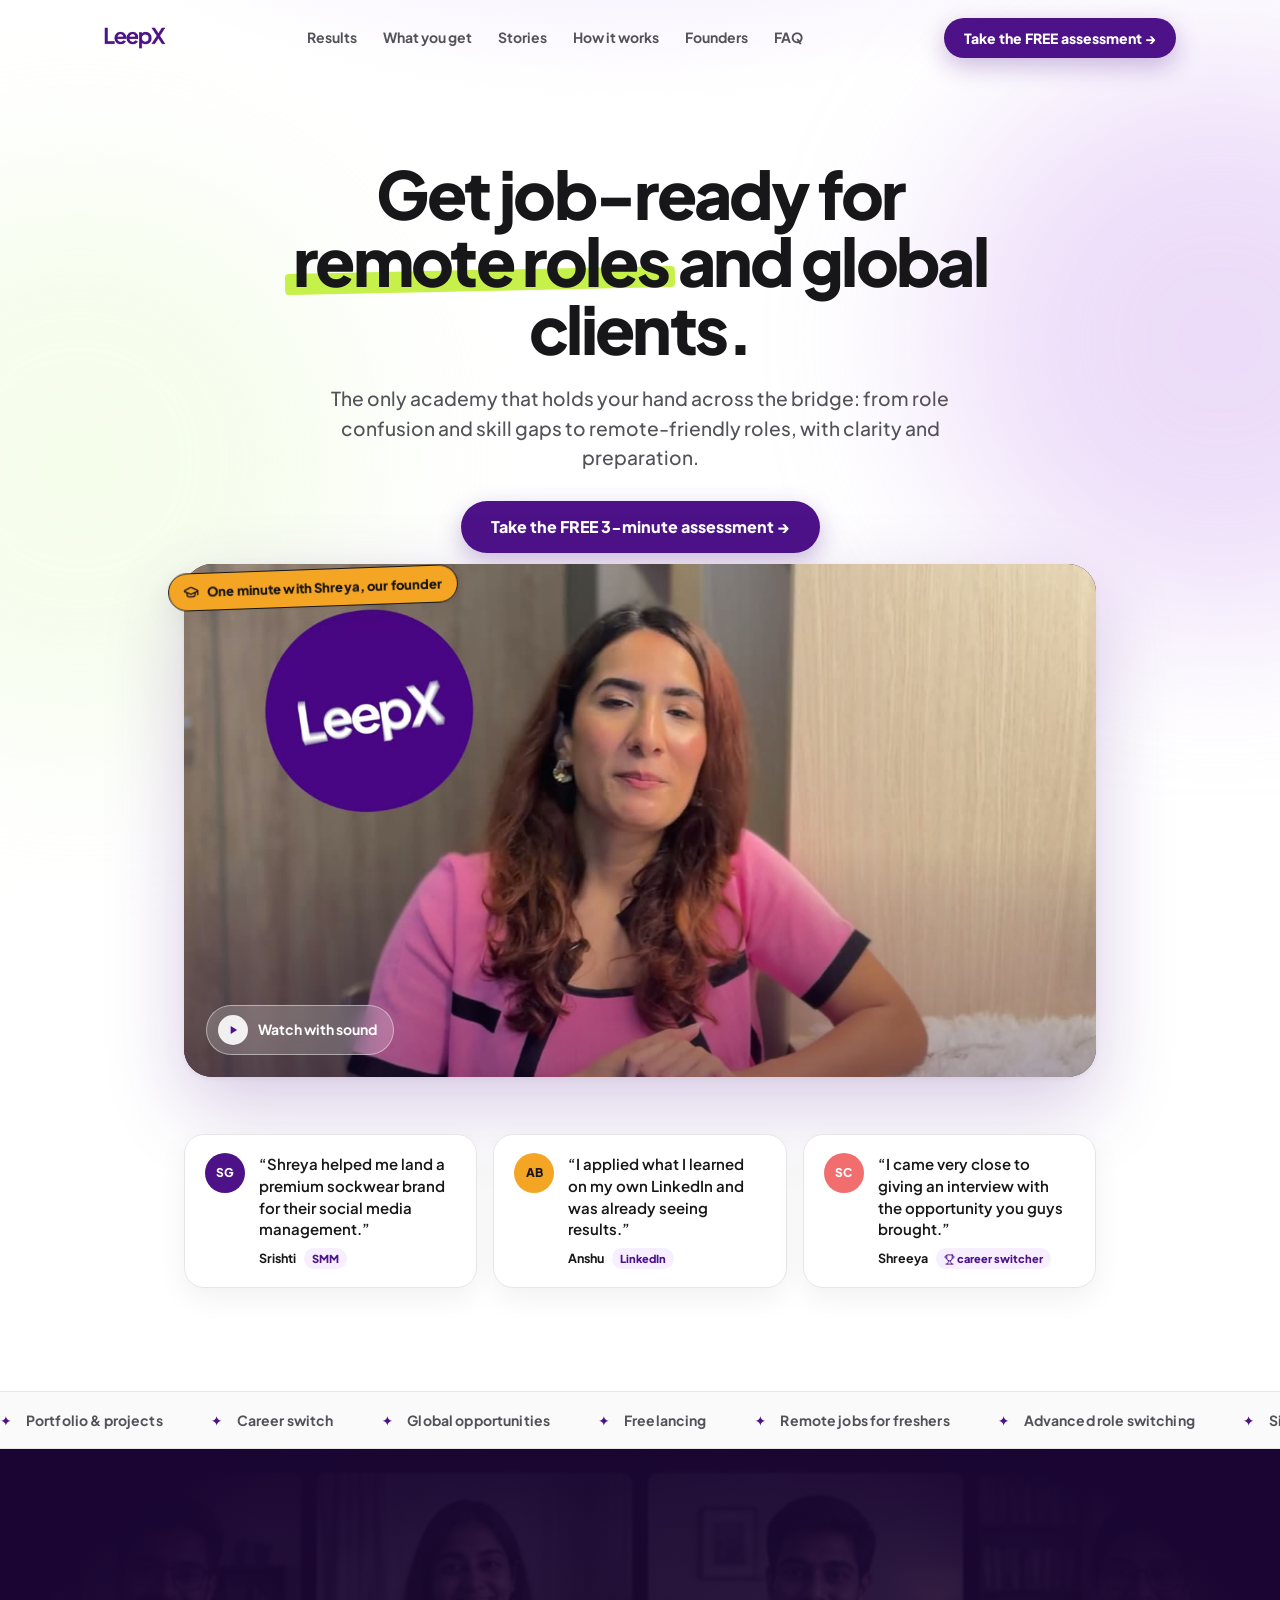
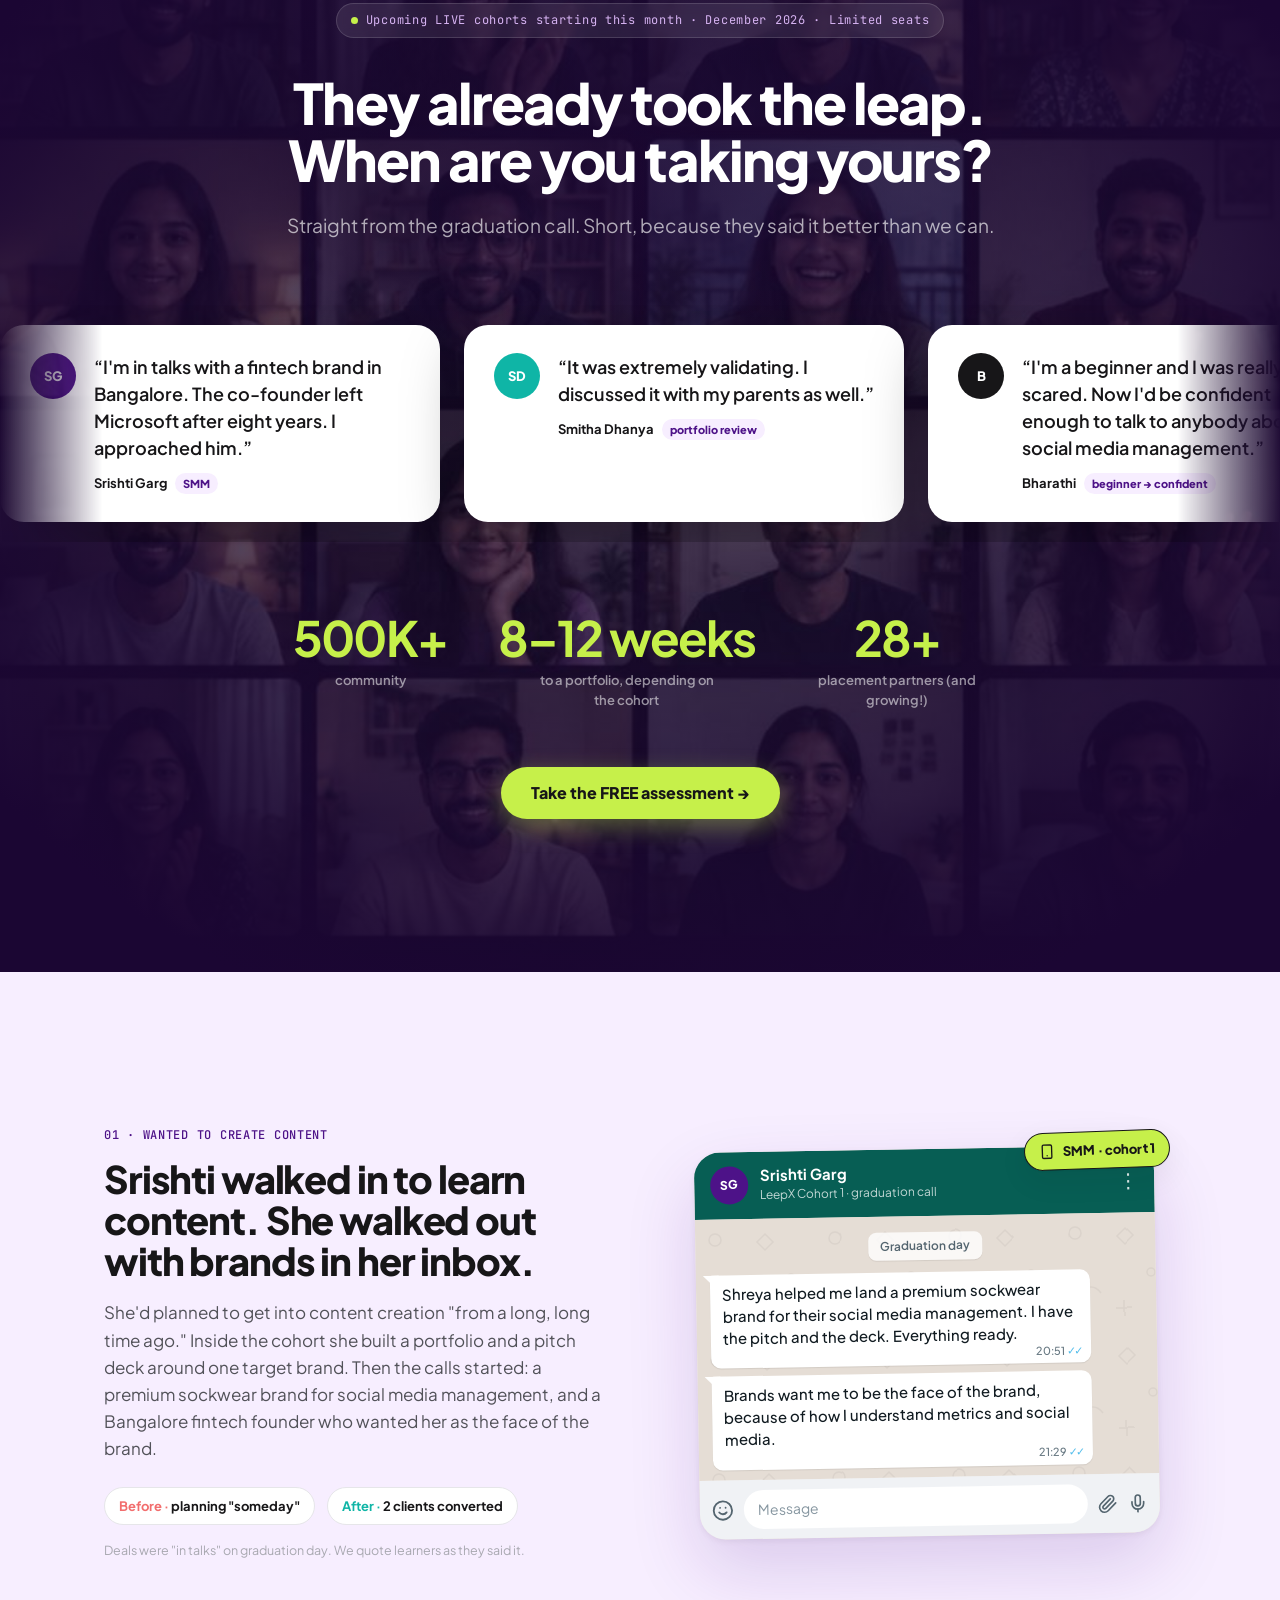
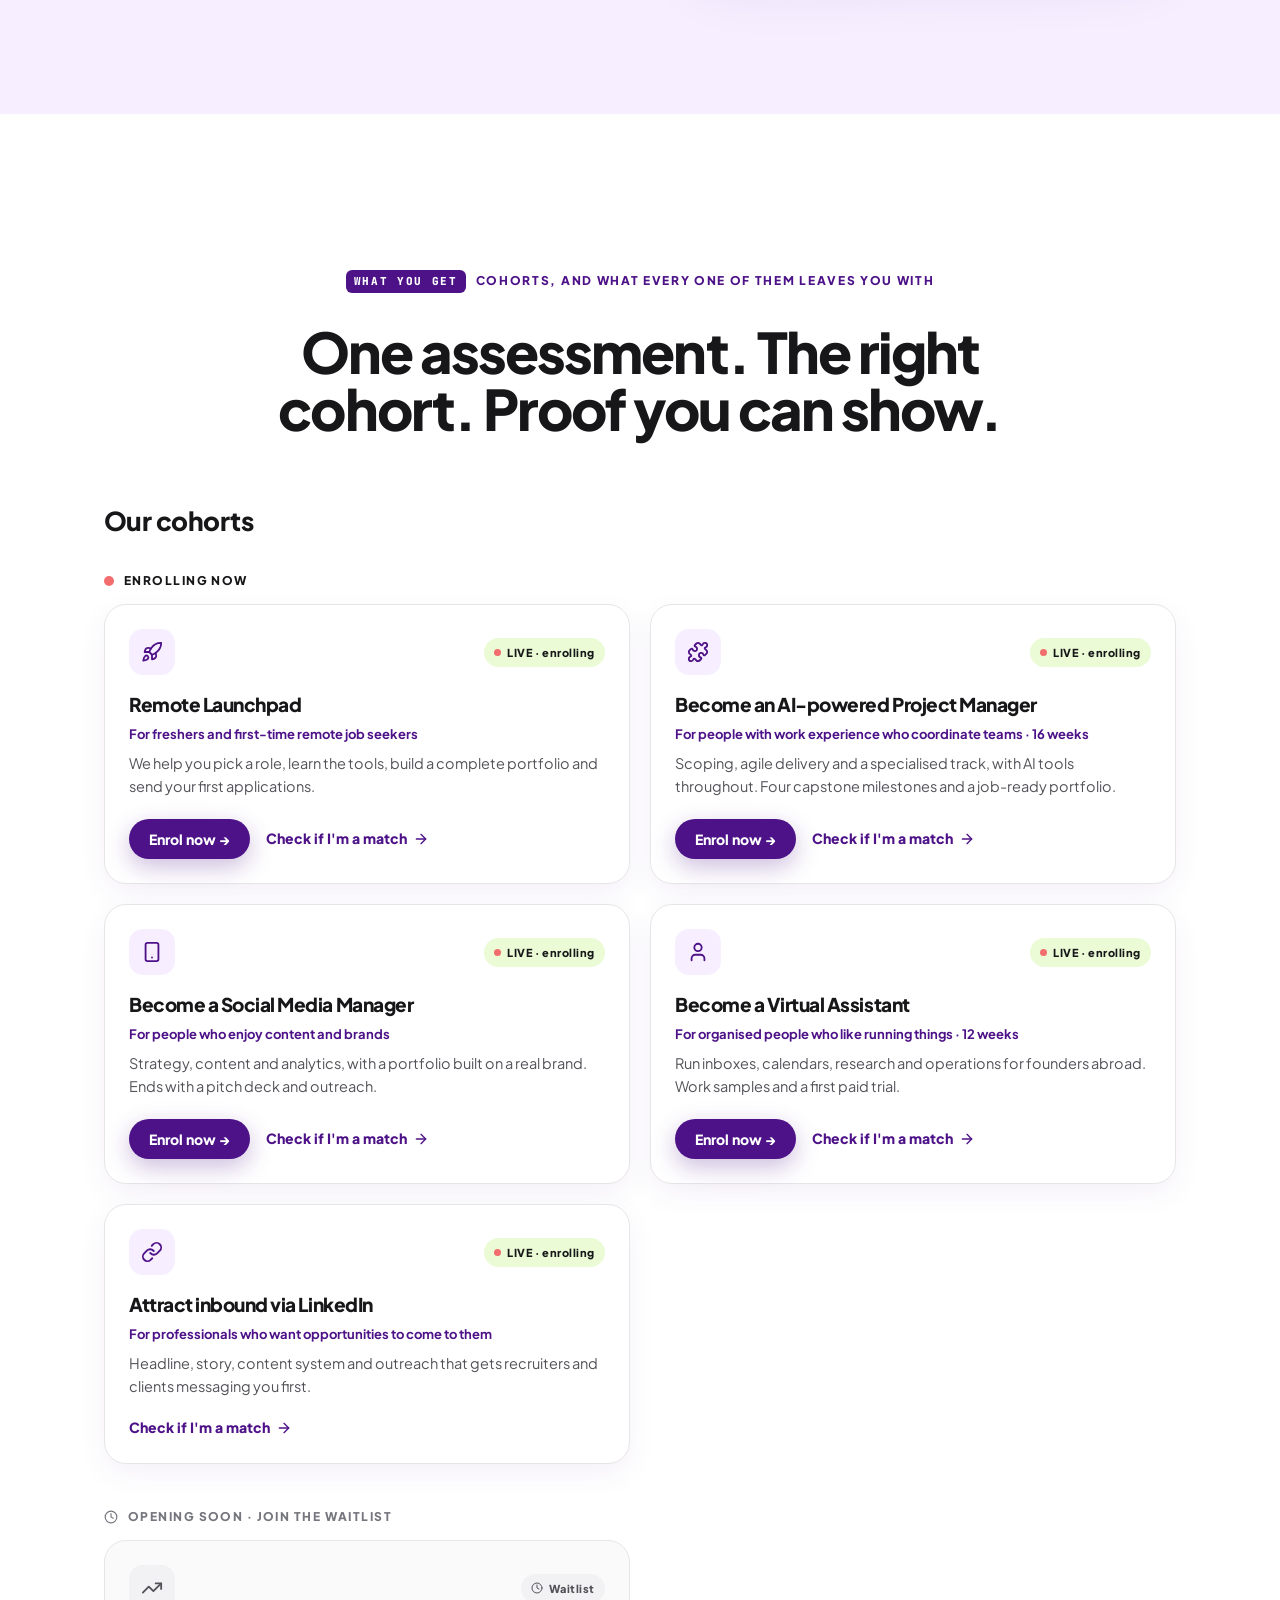
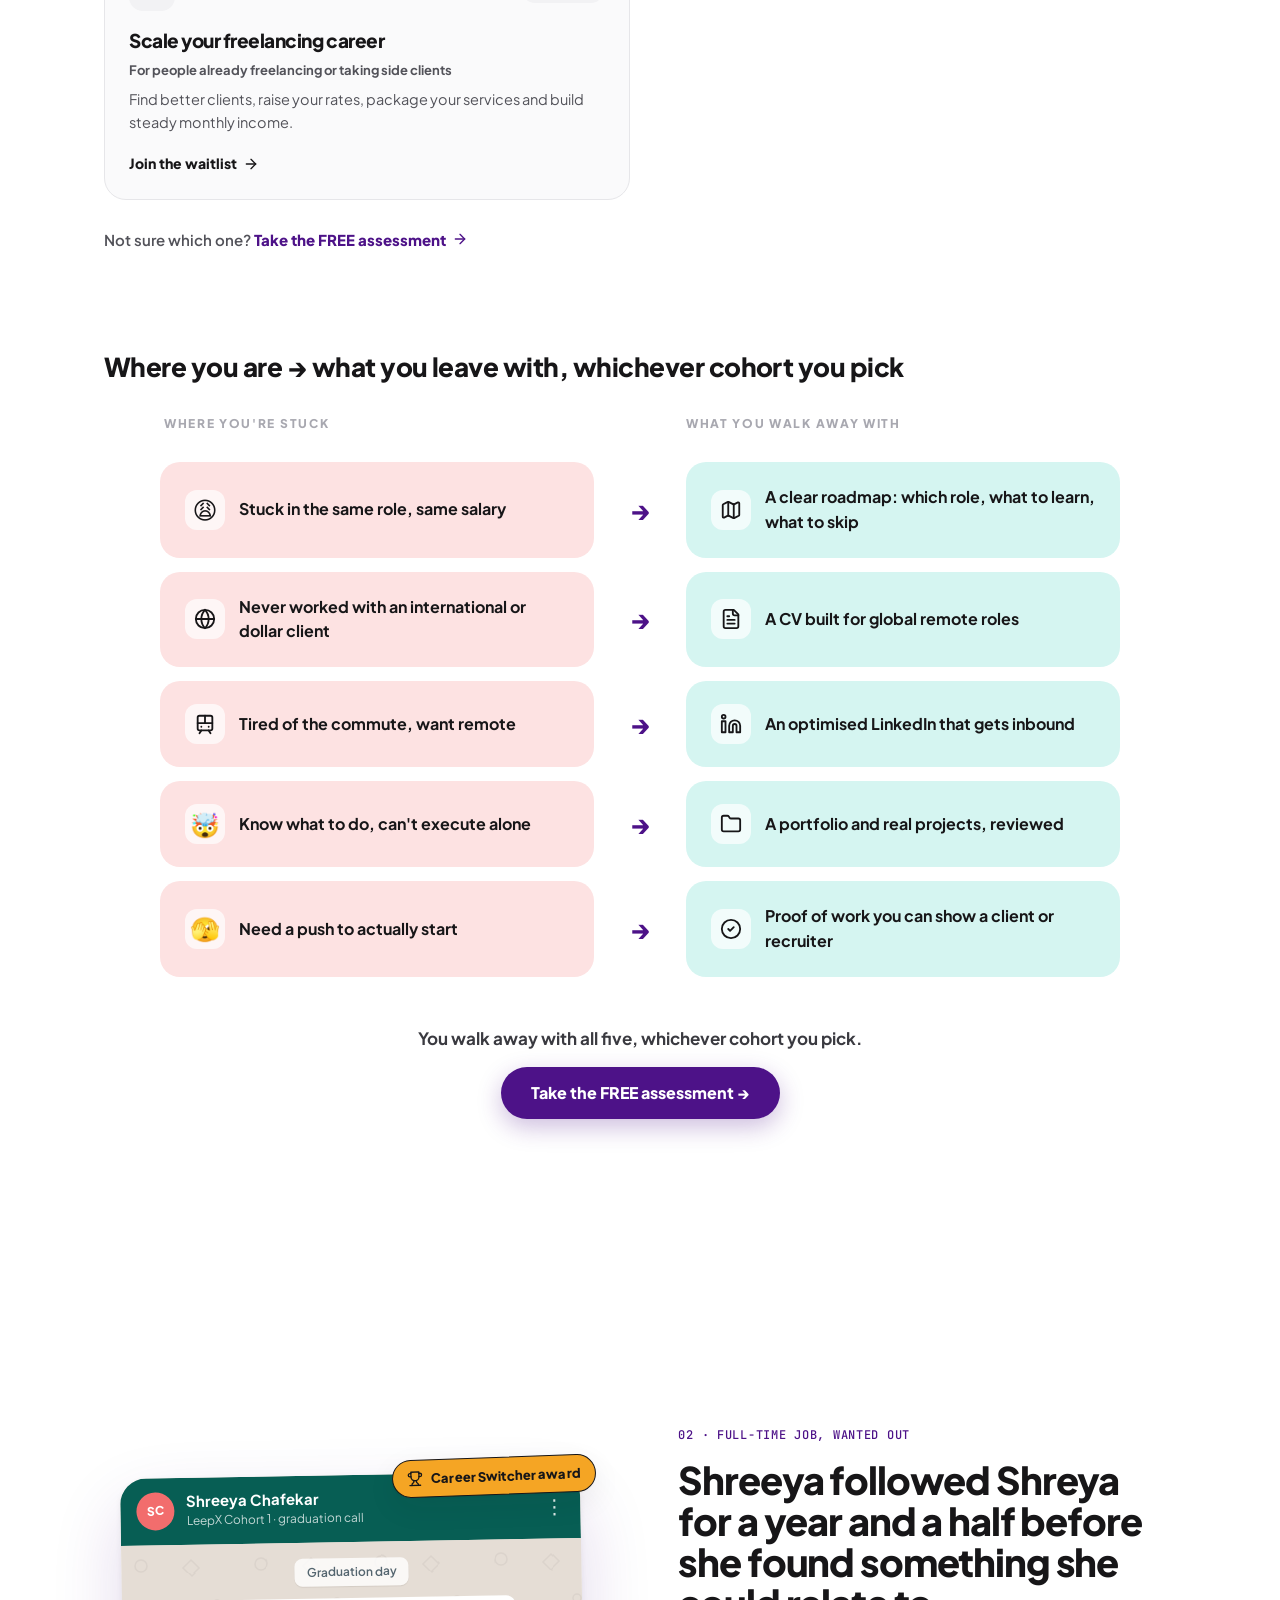
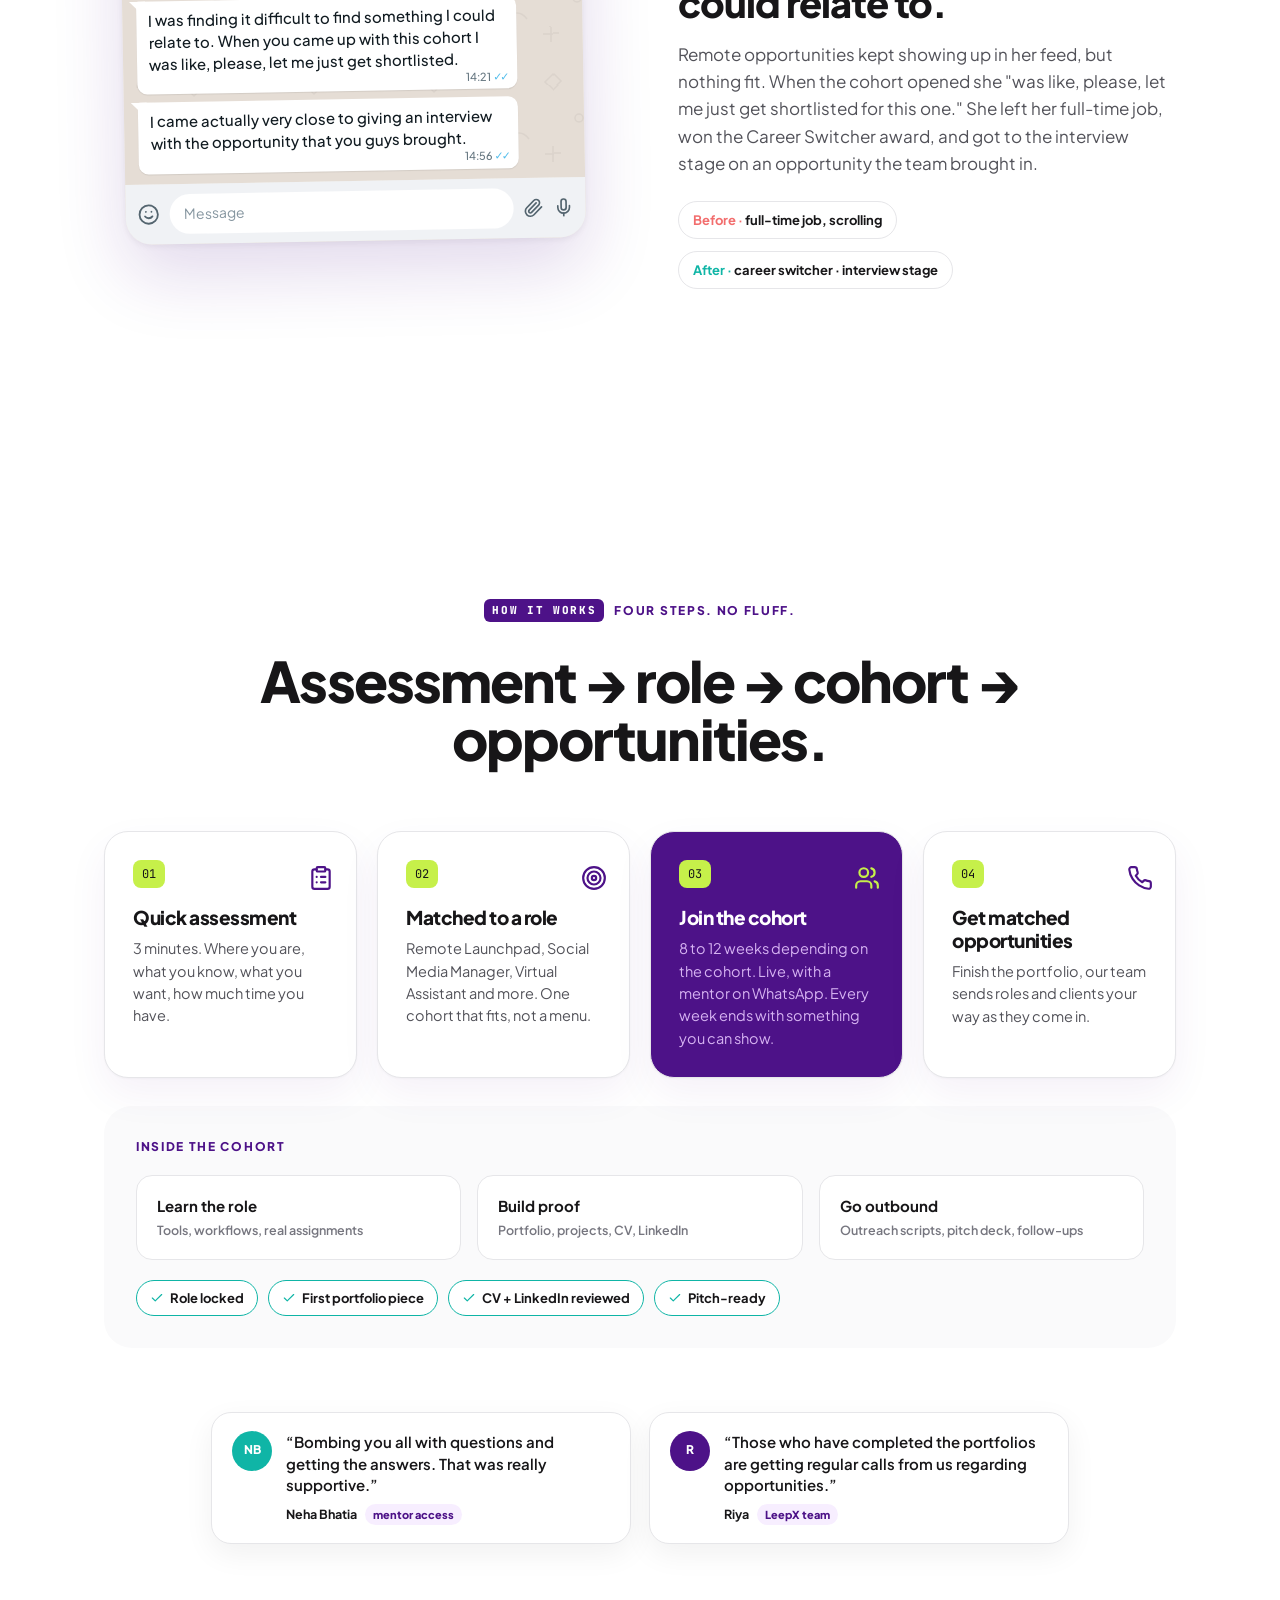
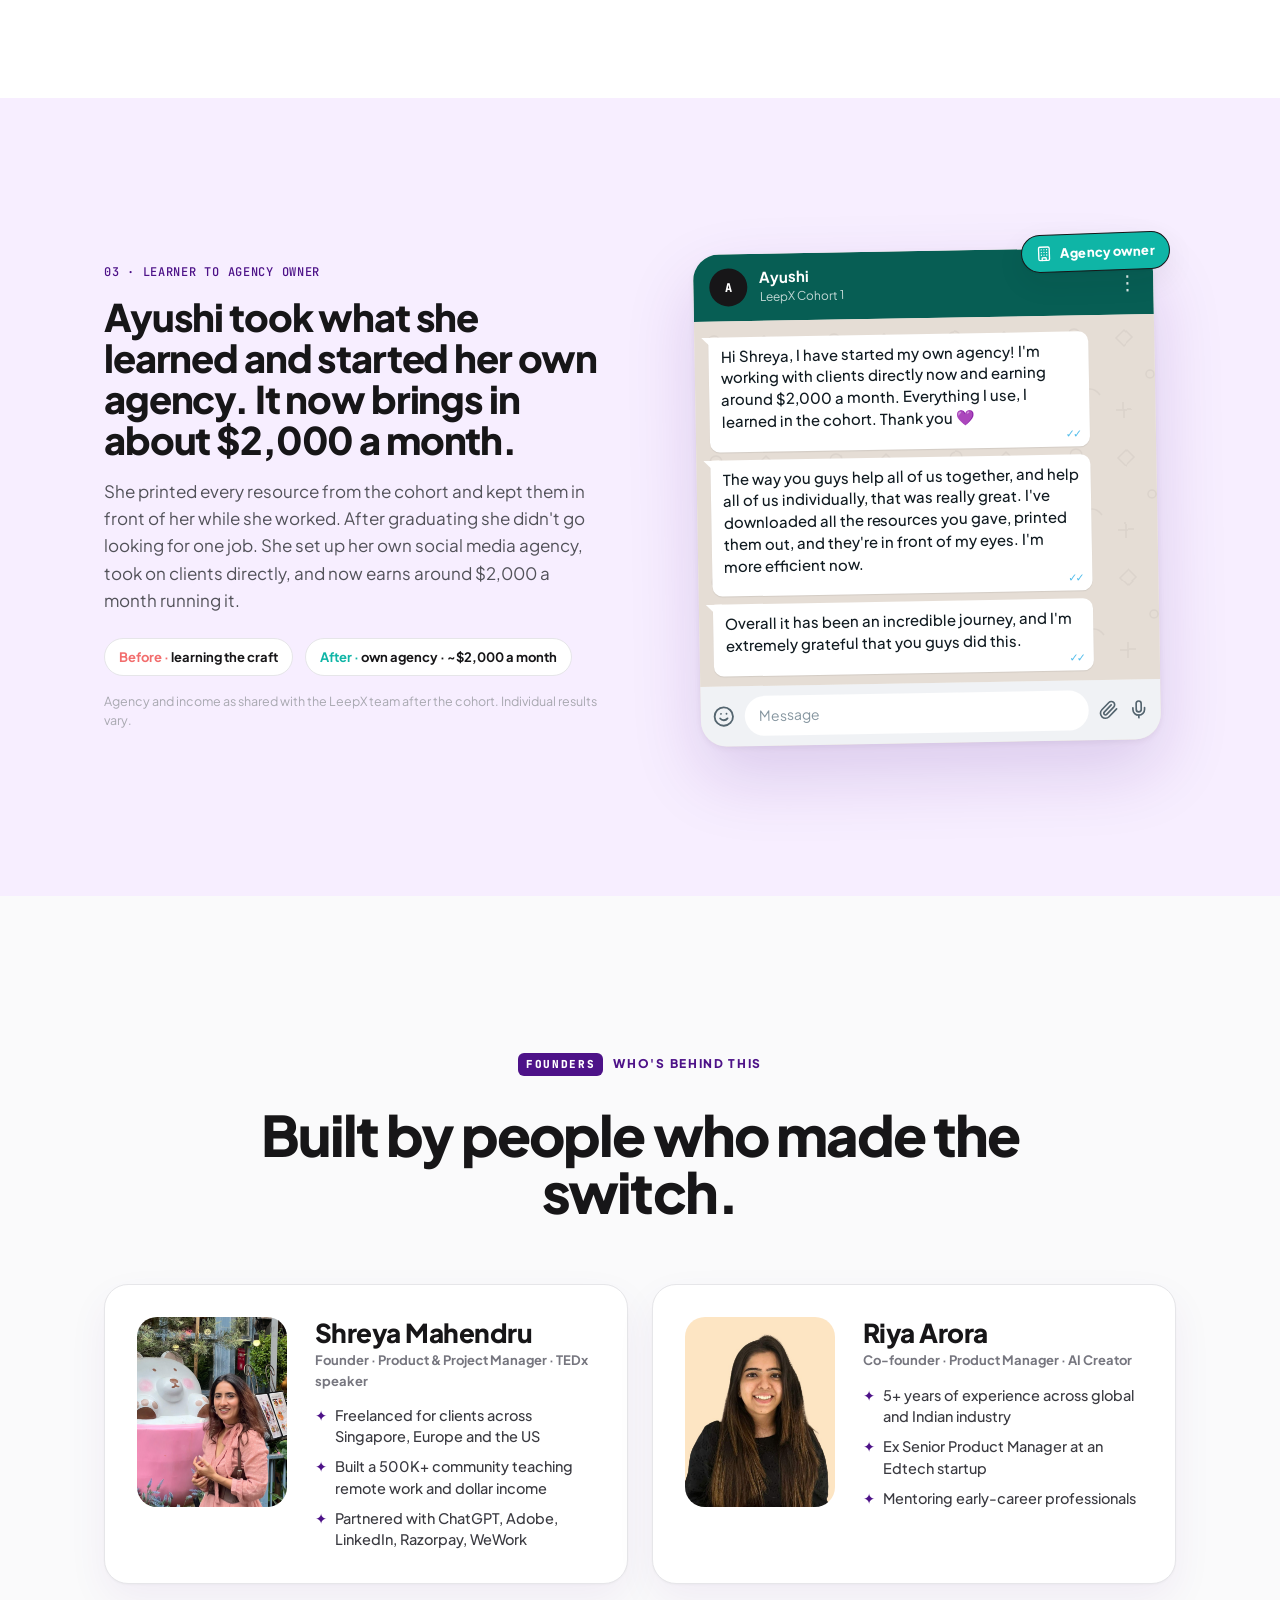
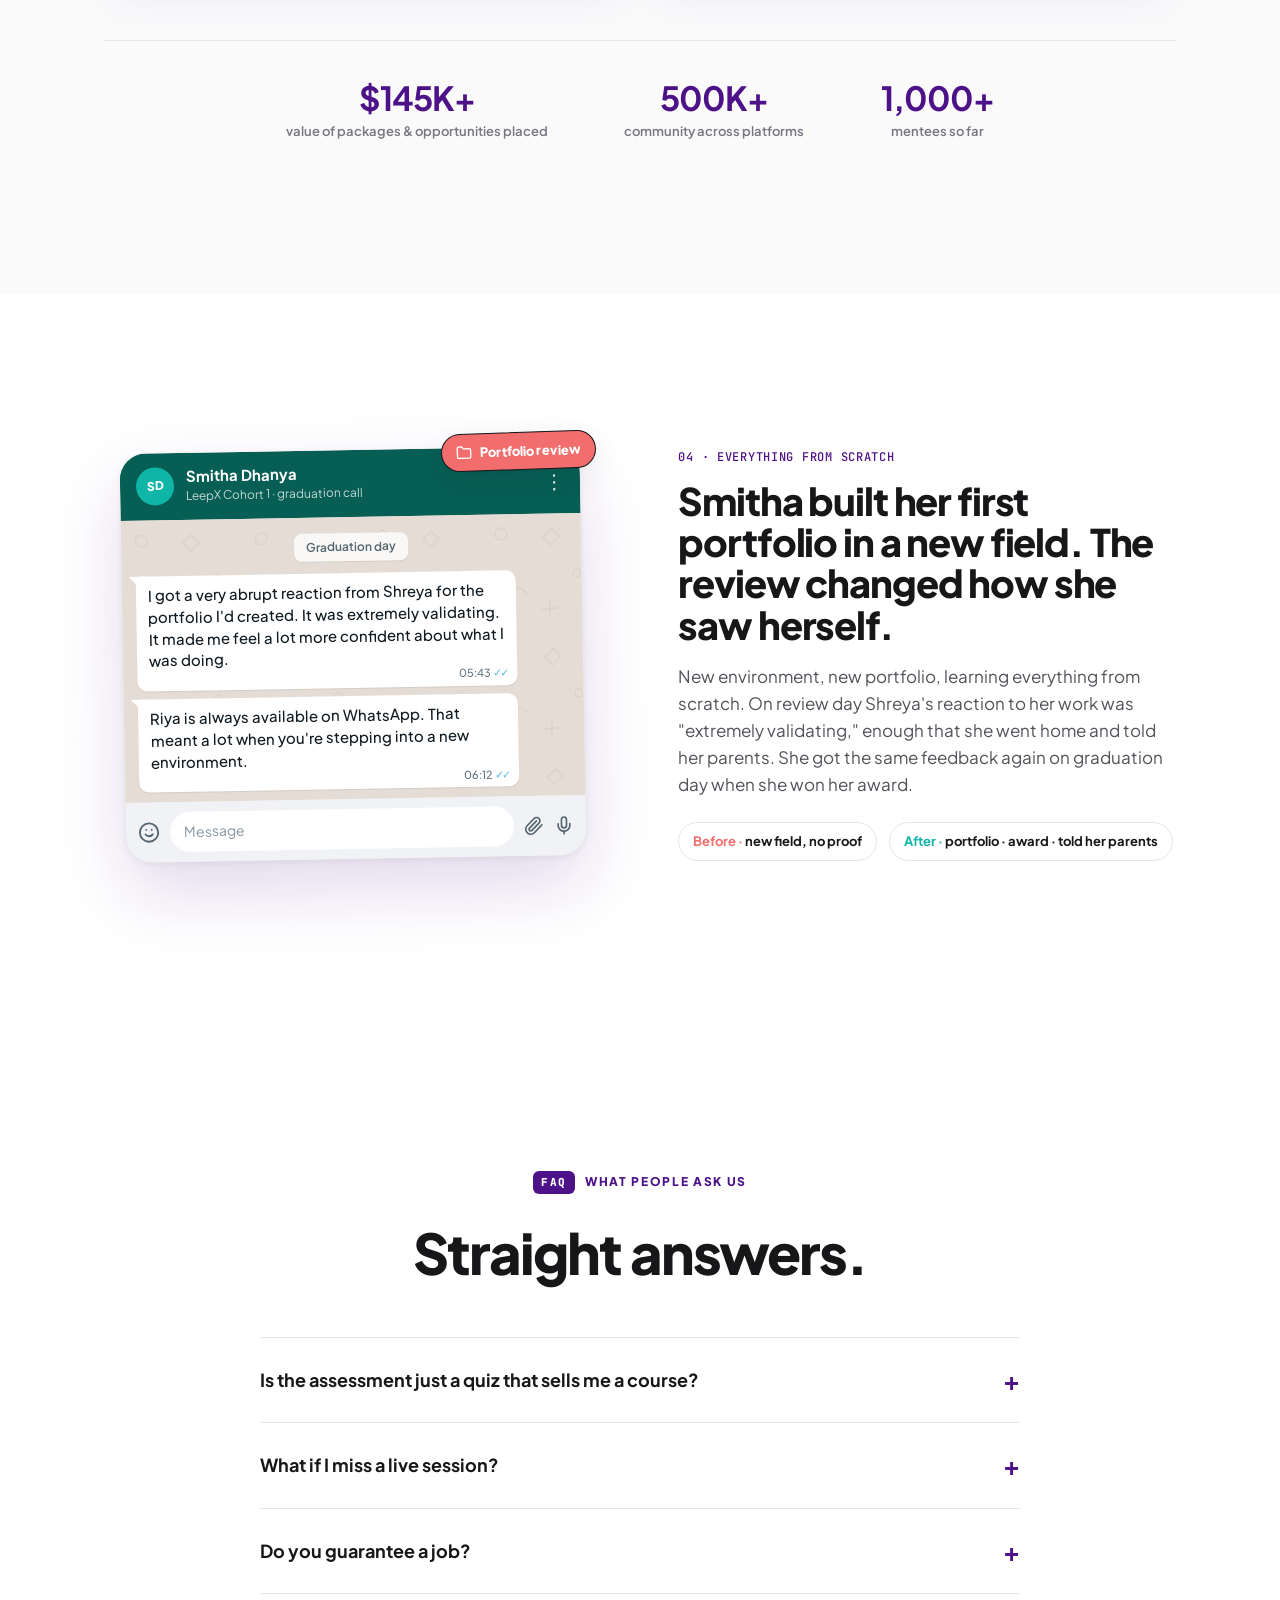
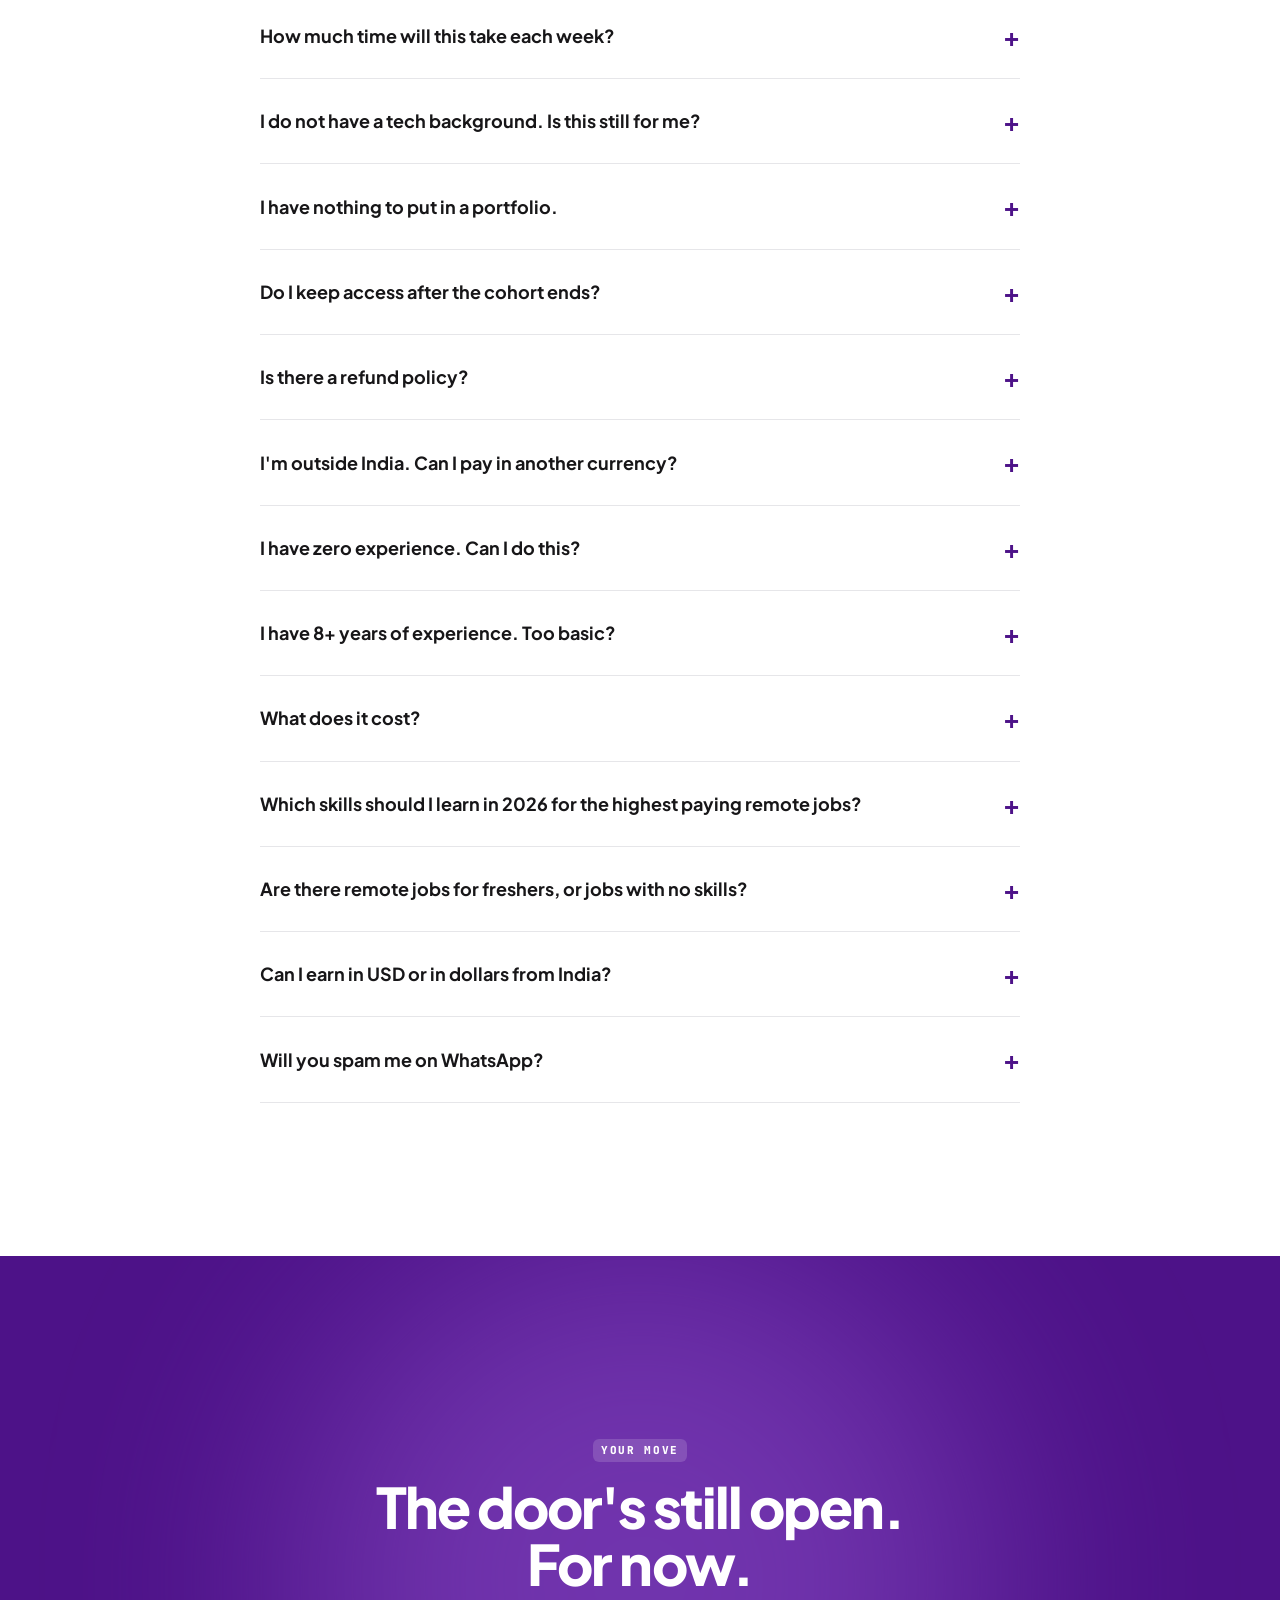
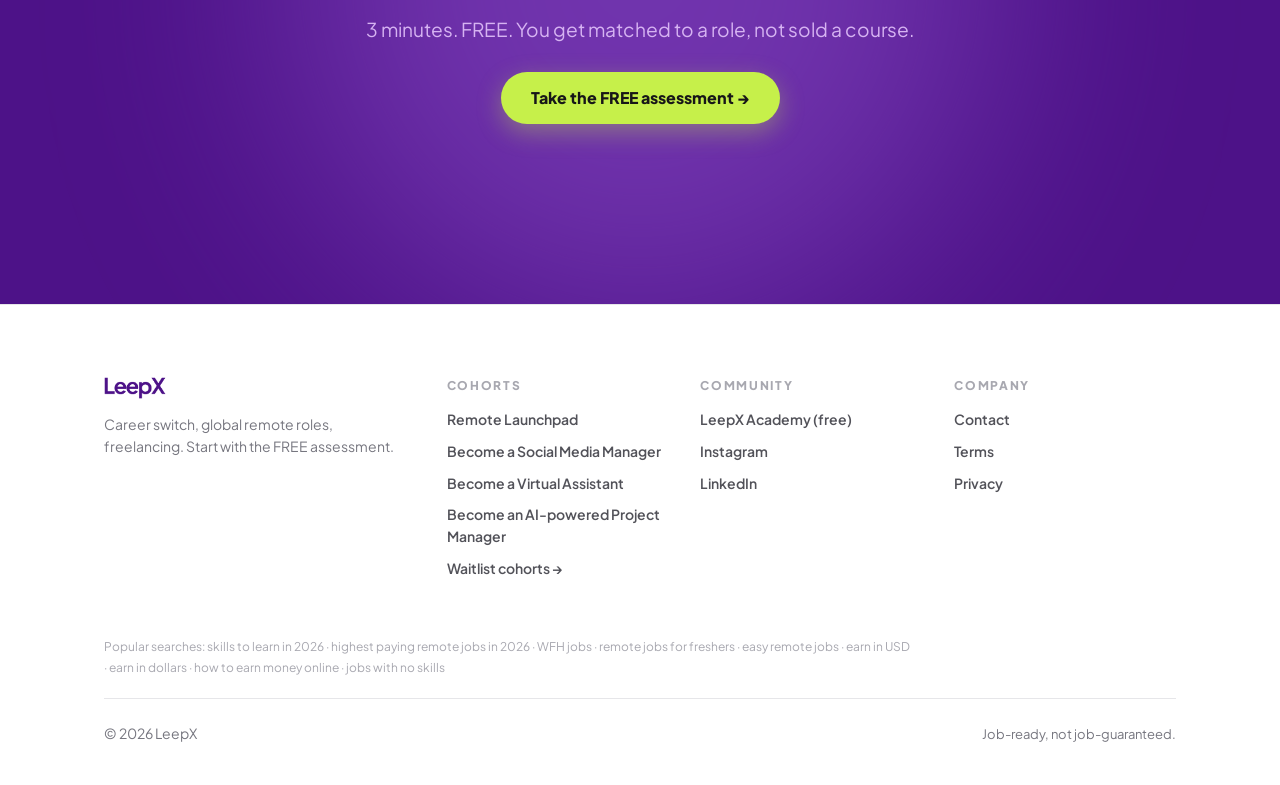
==== commit 22d41844: "Home page: send old #slug links to the real course page Co-Authored-By: Claude Fable 5.1 <noreply@an" ====
--- a/site/index.html
+++ b/site/index.html
@@ -1,6 +1,11 @@
 <!DOCTYPE html>
 <html lang="en">
 <head>
+<script>
+  // Old shared links from the single-file version used #slug. Send them to the real page.
+  (function(){ var h=location.hash.slice(1); if(/^(remote-launchpad|social-media-manager|virtual-assistant|ai-project-manager|masterclass|assess)$/.test(h)) location.replace(h); })();
+</script>
+
 <meta charset="UTF-8" />
 <meta name="viewport" content="width=device-width, initial-scale=1.0" />
 <title>LeepX — Remote jobs for freshers, skills to learn in 2026, earn in USD</title>
@@ -288,7 +293,7 @@
       <a href="#founders">Founders</a>
       <a href="#faq">FAQ</a>
     </nav>
-    <a class="btn btn-primary btn-sm nav-cta" href="assess.html">Take the FREE assessment →</a>
+    <a class="btn btn-primary btn-sm nav-cta" href="assess">Take the FREE assessment →</a>
     <button class="nav-burger" id="navBurger" aria-label="Menu" aria-expanded="false"><svg width="24" height="24" viewBox="0 0 24 24" fill="none" stroke="currentColor" stroke-width="2.2" stroke-linecap="round"><path class="b1" d="M4 7h16"/><path class="b2" d="M4 12h16"/><path class="b3" d="M4 17h16"/></svg></button>
   </div>
   <nav class="nav-menu" id="navMenu" aria-label="Menu">
@@ -302,7 +307,7 @@
   <div class="wrap in">
         <h1 class="reveal" style="--d:.08s">Get job-ready for <span class="hl">remote roles</span> and global clients.</h1>
     <p class="lines reveal" style="--d:.16s">The only academy that holds your hand across the bridge: from role confusion and skill gaps to remote-friendly roles, with clarity and preparation.</p>
-    <div class="cta-row hero-cta reveal" style="--d:.24s"><a class="btn btn-primary" href="assess.html">Take the FREE 3-minute assessment →</a></div>
+    <div class="cta-row hero-cta reveal" style="--d:.24s"><a class="btn btn-primary" href="assess">Take the FREE 3-minute assessment →</a></div>
   </div>
   <div class="stage reveal" style="--d:.36s">
     <span class="sticker amber s1"><svg class="ic " width="16" height="16" viewBox="0 0 24 24" fill="none" stroke="currentColor" stroke-width="2" stroke-linecap="round" stroke-linejoin="round" aria-hidden="true"><path d="M21.42 10.922a1 1 0 0 0-.019-1.838L12.83 5.18a2 2 0 0 0-1.66 0L2.6 9.08a1 1 0 0 0 0 1.832l8.57 3.908a2 2 0 0 0 1.66 0z"/><path d="M22 10v6"/><path d="M6 12.5V16a6 3 0 0 0 12 0v-3.5"/></svg> One minute with Shreya, our founder</span>
@@ -337,7 +342,7 @@
       <div class="reveal" style="--d:.2s"><b>8–12 weeks</b><span>to a portfolio, depending on the cohort</span></div>
       <div class="reveal" style="--d:.3s"><b data-count="28" data-suffix="+">0</b><span>placement partners (and growing!)</span></div>
     </div>
-    <div class="cta-row reveal"><a class="btn btn-lime" href="assess.html">Take the FREE assessment →</a></div>
+    <div class="cta-row reveal"><a class="btn btn-lime" href="assess">Take the FREE assessment →</a></div>
   </div>
 </section>
 
@@ -372,31 +377,31 @@
     <div class="cgrid two"><article class="cc  reveal" style="--d:0.00s">
           <div class="cc-top"><span class="cc-ic"><svg class="ic " width="22" height="22" viewBox="0 0 24 24" fill="none" stroke="currentColor" stroke-width="2" stroke-linecap="round" stroke-linejoin="round" aria-hidden="true"><path d="M12 15v5s3.03-.55 4-2c1.08-1.62 0-5 0-5" /> <path d="M4.5 16.5c-1.5 1.26-2 5-2 5s3.74-.5 5-2c.71-.84.7-2.13-.09-2.91a2.18 2.18 0 0 0-2.91-.09" /> <path d="M9 12a22 22 0 0 1 2-3.95A12.88 12.88 0 0 1 22 2c0 2.72-.78 7.5-6 11a22.4 22.4 0 0 1-4 2z" /> <path d="M9 12H4s.55-3.03 2-4c1.62-1.08 5 .05 5 .05" /></svg></span><span class="cc-st"><i></i> LIVE · enrolling</span></div>
           <h3>Remote Launchpad</h3><p class="cc-who">For freshers and first-time remote job seekers</p><p class="cc-desc">We help you pick a role, learn the tools, build a complete portfolio and send your first applications.</p>
-          <div class="cc-acts"><a class="btn btn-primary btn-sm" href="remote-launchpad.html" onclick="window.lxTrack&&lxTrack('enrol_click',{cohort:'Remote Launchpad'})">Enrol now →</a><a class="cc-cta cc-alt" href="assess.html">Check if I'm a match <svg class="ic " width="16" height="16" viewBox="0 0 24 24" fill="none" stroke="currentColor" stroke-width="2" stroke-linecap="round" stroke-linejoin="round" aria-hidden="true"><path d="M5 12h14" /> <path d="m12 5 7 7-7 7" /></svg></a></div>
+          <div class="cc-acts"><a class="btn btn-primary btn-sm" href="remote-launchpad" onclick="window.lxTrack&&lxTrack('enrol_click',{cohort:'Remote Launchpad'})">Enrol now →</a><a class="cc-cta cc-alt" href="assess">Check if I'm a match <svg class="ic " width="16" height="16" viewBox="0 0 24 24" fill="none" stroke="currentColor" stroke-width="2" stroke-linecap="round" stroke-linejoin="round" aria-hidden="true"><path d="M5 12h14" /> <path d="m12 5 7 7-7 7" /></svg></a></div>
         </article><article class="cc  reveal" style="--d:0.07s">
           <div class="cc-top"><span class="cc-ic"><svg class="ic " width="22" height="22" viewBox="0 0 24 24" fill="none" stroke="currentColor" stroke-width="2" stroke-linecap="round" stroke-linejoin="round" aria-hidden="true"><path d="M15.39 4.39a1 1 0 0 0 1.68-.474 2.5 2.5 0 1 1 3.014 3.015 1 1 0 0 0-.474 1.68l1.683 1.682a2.414 2.414 0 0 1 0 3.414L19.61 15.39a1 1 0 0 1-1.68-.474 2.5 2.5 0 1 0-3.014 3.015 1 1 0 0 1 .474 1.68l-1.683 1.682a2.414 2.414 0 0 1-3.414 0L8.61 19.61a1 1 0 0 0-1.68.474 2.5 2.5 0 1 1-3.014-3.015 1 1 0 0 0 .474-1.68l-1.683-1.682a2.414 2.414 0 0 1 0-3.414L4.39 8.61a1 1 0 0 1 1.68.474 2.5 2.5 0 1 0 3.014-3.015 1 1 0 0 1-.474-1.68l1.683-1.682a2.414 2.414 0 0 1 3.414 0z" /></svg></span><span class="cc-st"><i></i> LIVE · enrolling</span></div>
           <h3>Become an AI-powered Project Manager</h3><p class="cc-who">For people with work experience who coordinate teams · 16 weeks</p><p class="cc-desc">Scoping, agile delivery and a specialised track, with AI tools throughout. Four capstone milestones and a job-ready portfolio.</p>
-          <div class="cc-acts"><a class="btn btn-primary btn-sm" href="ai-project-manager.html" onclick="window.lxTrack&&lxTrack('enrol_click',{cohort:'Become an AI-powered Project Manager'})">Enrol now →</a><a class="cc-cta cc-alt" href="assess.html">Check if I'm a match <svg class="ic " width="16" height="16" viewBox="0 0 24 24" fill="none" stroke="currentColor" stroke-width="2" stroke-linecap="round" stroke-linejoin="round" aria-hidden="true"><path d="M5 12h14" /> <path d="m12 5 7 7-7 7" /></svg></a></div>
+          <div class="cc-acts"><a class="btn btn-primary btn-sm" href="ai-project-manager" onclick="window.lxTrack&&lxTrack('enrol_click',{cohort:'Become an AI-powered Project Manager'})">Enrol now →</a><a class="cc-cta cc-alt" href="assess">Check if I'm a match <svg class="ic " width="16" height="16" viewBox="0 0 24 24" fill="none" stroke="currentColor" stroke-width="2" stroke-linecap="round" stroke-linejoin="round" aria-hidden="true"><path d="M5 12h14" /> <path d="m12 5 7 7-7 7" /></svg></a></div>
         </article><article class="cc  reveal" style="--d:0.14s">
           <div class="cc-top"><span class="cc-ic"><svg class="ic " width="22" height="22" viewBox="0 0 24 24" fill="none" stroke="currentColor" stroke-width="2" stroke-linecap="round" stroke-linejoin="round" aria-hidden="true"><rect width="14" height="20" x="5" y="2" rx="2" ry="2" /> <path d="M12 18h.01" /></svg></span><span class="cc-st"><i></i> LIVE · enrolling</span></div>
           <h3>Become a Social Media Manager</h3><p class="cc-who">For people who enjoy content and brands</p><p class="cc-desc">Strategy, content and analytics, with a portfolio built on a real brand. Ends with a pitch deck and outreach.</p>
-          <div class="cc-acts"><a class="btn btn-primary btn-sm" href="social-media-manager.html" onclick="window.lxTrack&&lxTrack('enrol_click',{cohort:'Become a Social Media Manager'})">Enrol now →</a><a class="cc-cta cc-alt" href="assess.html">Check if I'm a match <svg class="ic " width="16" height="16" viewBox="0 0 24 24" fill="none" stroke="currentColor" stroke-width="2" stroke-linecap="round" stroke-linejoin="round" aria-hidden="true"><path d="M5 12h14" /> <path d="m12 5 7 7-7 7" /></svg></a></div>
+          <div class="cc-acts"><a class="btn btn-primary btn-sm" href="social-media-manager" onclick="window.lxTrack&&lxTrack('enrol_click',{cohort:'Become a Social Media Manager'})">Enrol now →</a><a class="cc-cta cc-alt" href="assess">Check if I'm a match <svg class="ic " width="16" height="16" viewBox="0 0 24 24" fill="none" stroke="currentColor" stroke-width="2" stroke-linecap="round" stroke-linejoin="round" aria-hidden="true"><path d="M5 12h14" /> <path d="m12 5 7 7-7 7" /></svg></a></div>
         </article><article class="cc  reveal" style="--d:0.21s">
           <div class="cc-top"><span class="cc-ic"><svg class="ic " width="22" height="22" viewBox="0 0 24 24" fill="none" stroke="currentColor" stroke-width="2" stroke-linecap="round" stroke-linejoin="round" aria-hidden="true"><path d="M19 21v-2a4 4 0 0 0-4-4H9a4 4 0 0 0-4 4v2" /> <circle cx="12" cy="7" r="4" /></svg></span><span class="cc-st"><i></i> LIVE · enrolling</span></div>
           <h3>Become a Virtual Assistant</h3><p class="cc-who">For organised people who like running things · 12 weeks</p><p class="cc-desc">Run inboxes, calendars, research and operations for founders abroad. Work samples and a first paid trial.</p>
-          <div class="cc-acts"><a class="btn btn-primary btn-sm" href="virtual-assistant.html" onclick="window.lxTrack&&lxTrack('enrol_click',{cohort:'Become a Virtual Assistant'})">Enrol now →</a><a class="cc-cta cc-alt" href="assess.html">Check if I'm a match <svg class="ic " width="16" height="16" viewBox="0 0 24 24" fill="none" stroke="currentColor" stroke-width="2" stroke-linecap="round" stroke-linejoin="round" aria-hidden="true"><path d="M5 12h14" /> <path d="m12 5 7 7-7 7" /></svg></a></div>
+          <div class="cc-acts"><a class="btn btn-primary btn-sm" href="virtual-assistant" onclick="window.lxTrack&&lxTrack('enrol_click',{cohort:'Become a Virtual Assistant'})">Enrol now →</a><a class="cc-cta cc-alt" href="assess">Check if I'm a match <svg class="ic " width="16" height="16" viewBox="0 0 24 24" fill="none" stroke="currentColor" stroke-width="2" stroke-linecap="round" stroke-linejoin="round" aria-hidden="true"><path d="M5 12h14" /> <path d="m12 5 7 7-7 7" /></svg></a></div>
         </article><article class="cc  reveal" style="--d:0.28s">
           <div class="cc-top"><span class="cc-ic"><svg class="ic " width="22" height="22" viewBox="0 0 24 24" fill="none" stroke="currentColor" stroke-width="2" stroke-linecap="round" stroke-linejoin="round" aria-hidden="true"><path d="M10 13a5 5 0 0 0 7.54.54l3-3a5 5 0 0 0-7.07-7.07l-1.72 1.71" /> <path d="M14 11a5 5 0 0 0-7.54-.54l-3 3a5 5 0 0 0 7.07 7.07l1.71-1.71" /></svg></span><span class="cc-st"><i></i> LIVE · enrolling</span></div>
           <h3>Attract inbound via LinkedIn</h3><p class="cc-who">For professionals who want opportunities to come to them</p><p class="cc-desc">Headline, story, content system and outreach that gets recruiters and clients messaging you first.</p>
-          <a class="cc-cta" href="assess.html">Check if I'm a match <svg class="ic " width="16" height="16" viewBox="0 0 24 24" fill="none" stroke="currentColor" stroke-width="2" stroke-linecap="round" stroke-linejoin="round" aria-hidden="true"><path d="M5 12h14" /> <path d="m12 5 7 7-7 7" /></svg></a>
+          <a class="cc-cta" href="assess">Check if I'm a match <svg class="ic " width="16" height="16" viewBox="0 0 24 24" fill="none" stroke="currentColor" stroke-width="2" stroke-linecap="round" stroke-linejoin="round" aria-hidden="true"><path d="M5 12h14" /> <path d="m12 5 7 7-7 7" /></svg></a>
         </article></div>
     <div class="crow-label wl reveal"><svg class="ic " width="14" height="14" viewBox="0 0 24 24" fill="none" stroke="currentColor" stroke-width="2" stroke-linecap="round" stroke-linejoin="round" aria-hidden="true"><circle cx="12" cy="12" r="10" /> <path d="M12 6v6l4 2" /></svg> Opening soon · join the waitlist</div>
     <div class="cgrid two"><article class="cc wl reveal" style="--d:0.00s">
           <div class="cc-top"><span class="cc-ic"><svg class="ic " width="22" height="22" viewBox="0 0 24 24" fill="none" stroke="currentColor" stroke-width="2" stroke-linecap="round" stroke-linejoin="round" aria-hidden="true"><path d="M16 7h6v6" /> <path d="m22 7-8.5 8.5-5-5L2 17" /></svg></span><span class="cc-st wl"><svg class="ic " width="12" height="12" viewBox="0 0 24 24" fill="none" stroke="currentColor" stroke-width="2" stroke-linecap="round" stroke-linejoin="round" aria-hidden="true"><circle cx="12" cy="12" r="10" /> <path d="M12 6v6l4 2" /></svg> Waitlist</span></div>
           <h3>Scale your freelancing career</h3><p class="cc-who">For people already freelancing or taking side clients</p><p class="cc-desc">Find better clients, raise your rates, package your services and build steady monthly income.</p>
-          <a class="cc-cta" href="assess.html">Join the waitlist <svg class="ic " width="16" height="16" viewBox="0 0 24 24" fill="none" stroke="currentColor" stroke-width="2" stroke-linecap="round" stroke-linejoin="round" aria-hidden="true"><path d="M5 12h14" /> <path d="m12 5 7 7-7 7" /></svg></a>
+          <a class="cc-cta" href="assess">Join the waitlist <svg class="ic " width="16" height="16" viewBox="0 0 24 24" fill="none" stroke="currentColor" stroke-width="2" stroke-linecap="round" stroke-linejoin="round" aria-hidden="true"><path d="M5 12h14" /> <path d="m12 5 7 7-7 7" /></svg></a>
         </article></div>
-    <p class="cunsure reveal">Not sure which one? <a href="assess.html">Take the FREE assessment <svg class="ic " width="16" height="16" viewBox="0 0 24 24" fill="none" stroke="currentColor" stroke-width="2" stroke-linecap="round" stroke-linejoin="round" aria-hidden="true"><path d="M5 12h14" /> <path d="m12 5 7 7-7 7" /></svg></a></p>
+    <p class="cunsure reveal">Not sure which one? <a href="assess">Take the FREE assessment <svg class="ic " width="16" height="16" viewBox="0 0 24 24" fill="none" stroke="currentColor" stroke-width="2" stroke-linecap="round" stroke-linejoin="round" aria-hidden="true"><path d="M5 12h14" /> <path d="m12 5 7 7-7 7" /></svg></a></p>
         <div class="sub reveal" style="margin-top:96px">Where you are → what you leave with, whichever cohort you pick</div>
     <div class="pairs-head reveal"><span>Where you're stuck</span><span></span><span>What you walk away with</span></div>
     <div class="pairs">
@@ -406,7 +411,7 @@
       <div class="pair reveal" style="--d:.18s"><div class="p"><span class="e">🤯</span>Know what to do, can't execute alone</div><div class="arr">→</div><div class="o"><span class="e"><svg class="ic " width="22" height="22" viewBox="0 0 24 24" fill="none" stroke="currentColor" stroke-width="2" stroke-linecap="round" stroke-linejoin="round" aria-hidden="true"><path d="M20 20a2 2 0 0 0 2-2V8a2 2 0 0 0-2-2h-7.9a2 2 0 0 1-1.69-.9L9.6 3.9A2 2 0 0 0 7.93 3H4a2 2 0 0 0-2 2v13a2 2 0 0 0 2 2Z"/></svg></span>A portfolio and real projects, reviewed</div></div>
       <div class="pair reveal" style="--d:.24s"><div class="p"><span class="e">🫣</span>Need a push to actually start</div><div class="arr">→</div><div class="o"><span class="e"><svg class="ic " width="22" height="22" viewBox="0 0 24 24" fill="none" stroke="currentColor" stroke-width="2" stroke-linecap="round" stroke-linejoin="round" aria-hidden="true"><circle cx="12" cy="12" r="10"/><path d="m9 12 2 2 4-4"/></svg></span>Proof of work you can show a client or recruiter</div></div>
     </div>
-    <div class="reveal" style="text-align:center;margin-top:48px"><p class="walk">You walk away with all five, whichever cohort you pick.</p><a class="btn btn-primary" href="assess.html">Take the FREE assessment →</a></div>
+    <div class="reveal" style="text-align:center;margin-top:48px"><p class="walk">You walk away with all five, whichever cohort you pick.</p><a class="btn btn-primary" href="assess">Take the FREE assessment →</a></div>
   </div>
 </section>
 
@@ -553,7 +558,7 @@
     <div class="eyebrow reveal"><span class="num">Your move</span></div>
     <h2 class="reveal" style="--d:.08s">The door's still open. For now.</h2>
     <p class="lead reveal" style="--d:.16s">3 minutes. FREE. You get matched to a role, not sold a course.</p>
-    <div class="cta-row reveal" style="--d:.24s"><a class="btn btn-lime" href="assess.html">Take the FREE assessment →</a></div>
+    <div class="cta-row reveal" style="--d:.24s"><a class="btn btn-lime" href="assess">Take the FREE assessment →</a></div>
   </div>
 </section>
 
@@ -561,16 +566,16 @@
   <div class="wrap">
     <div class="fgrid">
       <div><img src="assets/logo-primary.png" alt="LeepX" style="height:22px;margin-bottom:14px" /><p style="font-size:14px;color:var(--n-500);max-width:32ch;line-height:1.6">Career switch, global remote roles, freelancing. Start with the FREE assessment.</p></div>
-      <div><h4>Cohorts</h4><a href="remote-launchpad.html">Remote Launchpad</a><a href="social-media-manager.html">Become a Social Media Manager</a><a href="virtual-assistant.html">Become a Virtual Assistant</a><a href="ai-project-manager.html">Become an AI-powered Project Manager</a><a href="#outcomes">Waitlist cohorts →</a></div>
+      <div><h4>Cohorts</h4><a href="remote-launchpad">Remote Launchpad</a><a href="social-media-manager">Become a Social Media Manager</a><a href="virtual-assistant">Become a Virtual Assistant</a><a href="ai-project-manager">Become an AI-powered Project Manager</a><a href="#outcomes">Waitlist cohorts →</a></div>
       <div><h4>Community</h4><a href="https://academy.theleepx.com/l/ad00303ec0" target="_blank" rel="noopener">LeepX Academy (free)</a><a href="#">Instagram</a><a href="#">LinkedIn</a></div>
-      <div><h4>Company</h4><a href="privacy.html#contact">Contact</a><a href="terms.html">Terms</a><a href="privacy.html">Privacy</a></div>
+      <div><h4>Company</h4><a href="privacy#contact">Contact</a><a href="terms">Terms</a><a href="privacy">Privacy</a></div>
     </div>
     <p class="seo">Popular searches: skills to learn in 2026 · highest paying remote jobs in 2026 · WFH jobs · remote jobs for freshers · easy remote jobs · earn in USD · earn in dollars · how to earn money online · jobs with no skills</p>
     <div class="row"><span>© 2026 LeepX</span><span style="font-size:13px">Job-ready, not job-guaranteed.</span></div>
   </div>
 </footer>
 
-<div class="mcta"><small>3 min · no login</small><a class="btn btn-primary btn-sm" href="assess.html">Take the FREE assessment →</a></div>
+<div class="mcta"><small>3 min · no login</small><a class="btn btn-primary btn-sm" href="assess">Take the FREE assessment →</a></div>
 
 <script src="js/config.js"></script>
 <script src="js/track.js"></script>
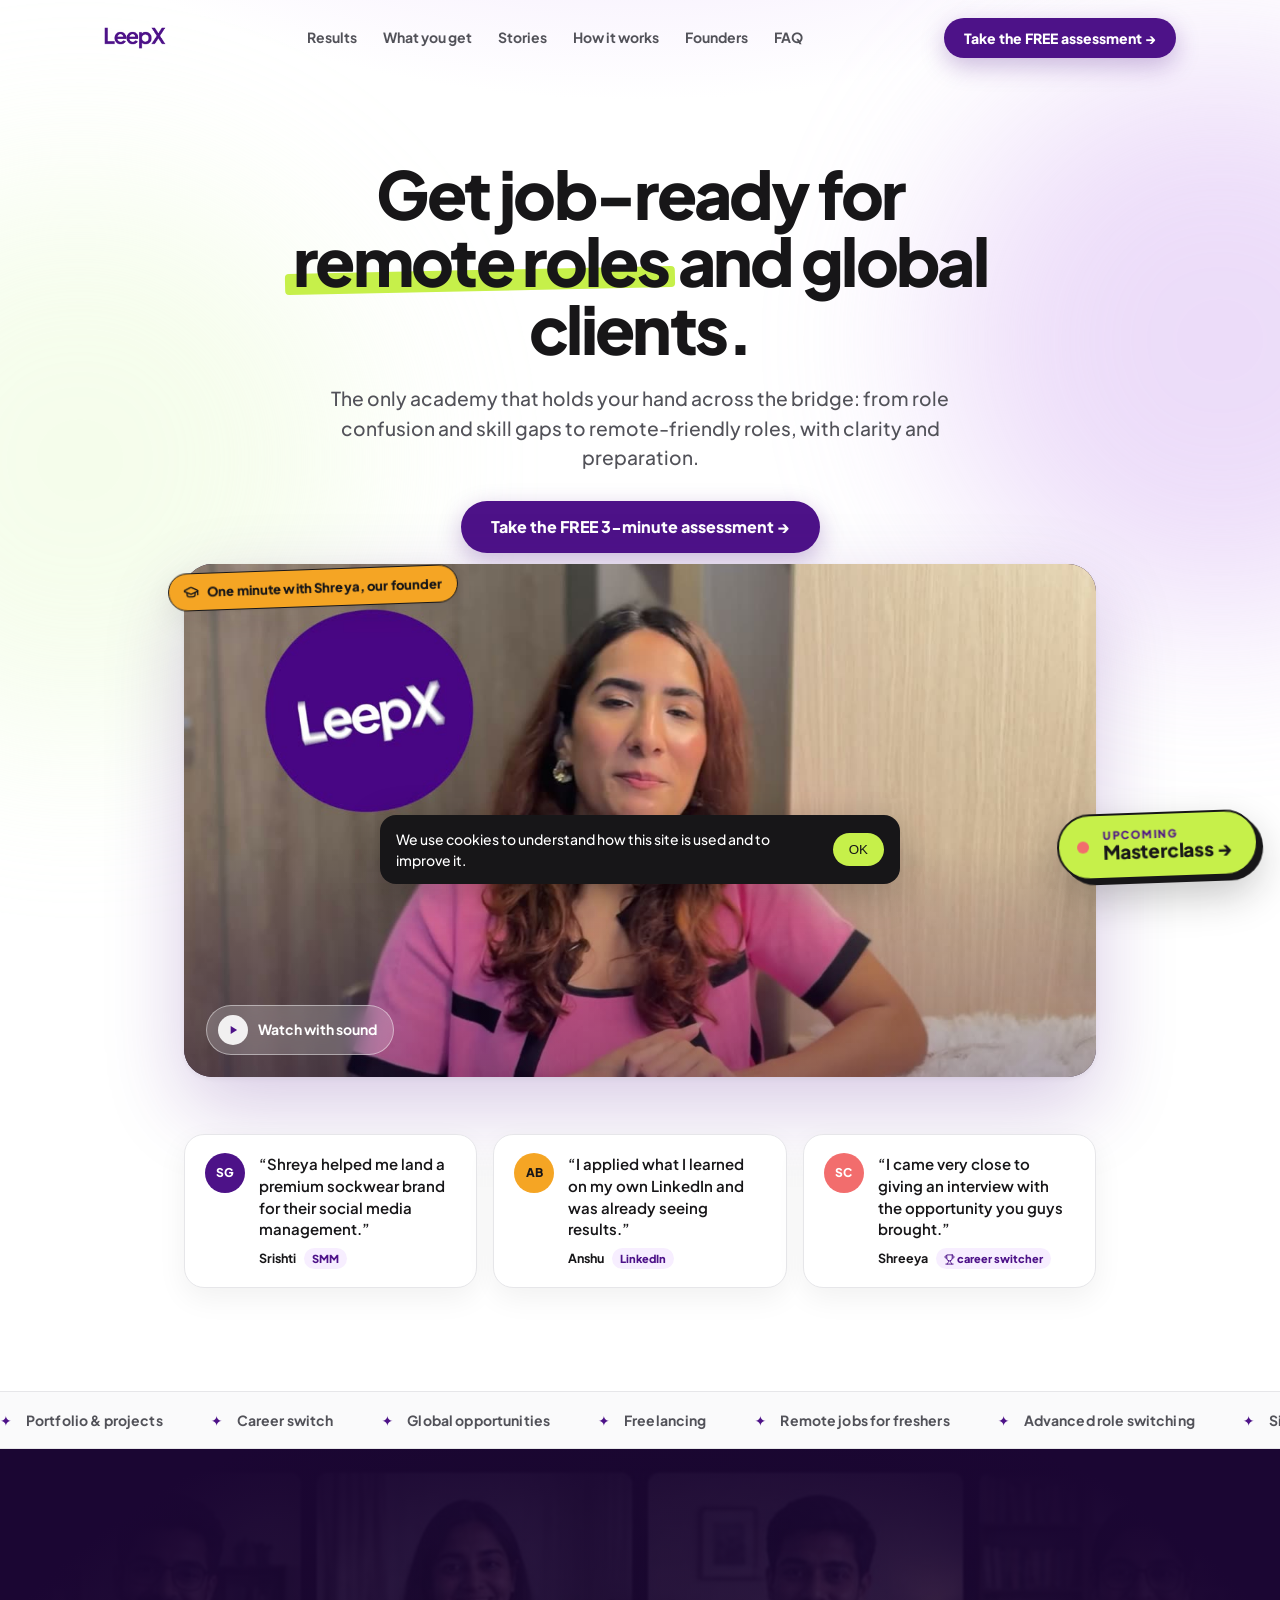
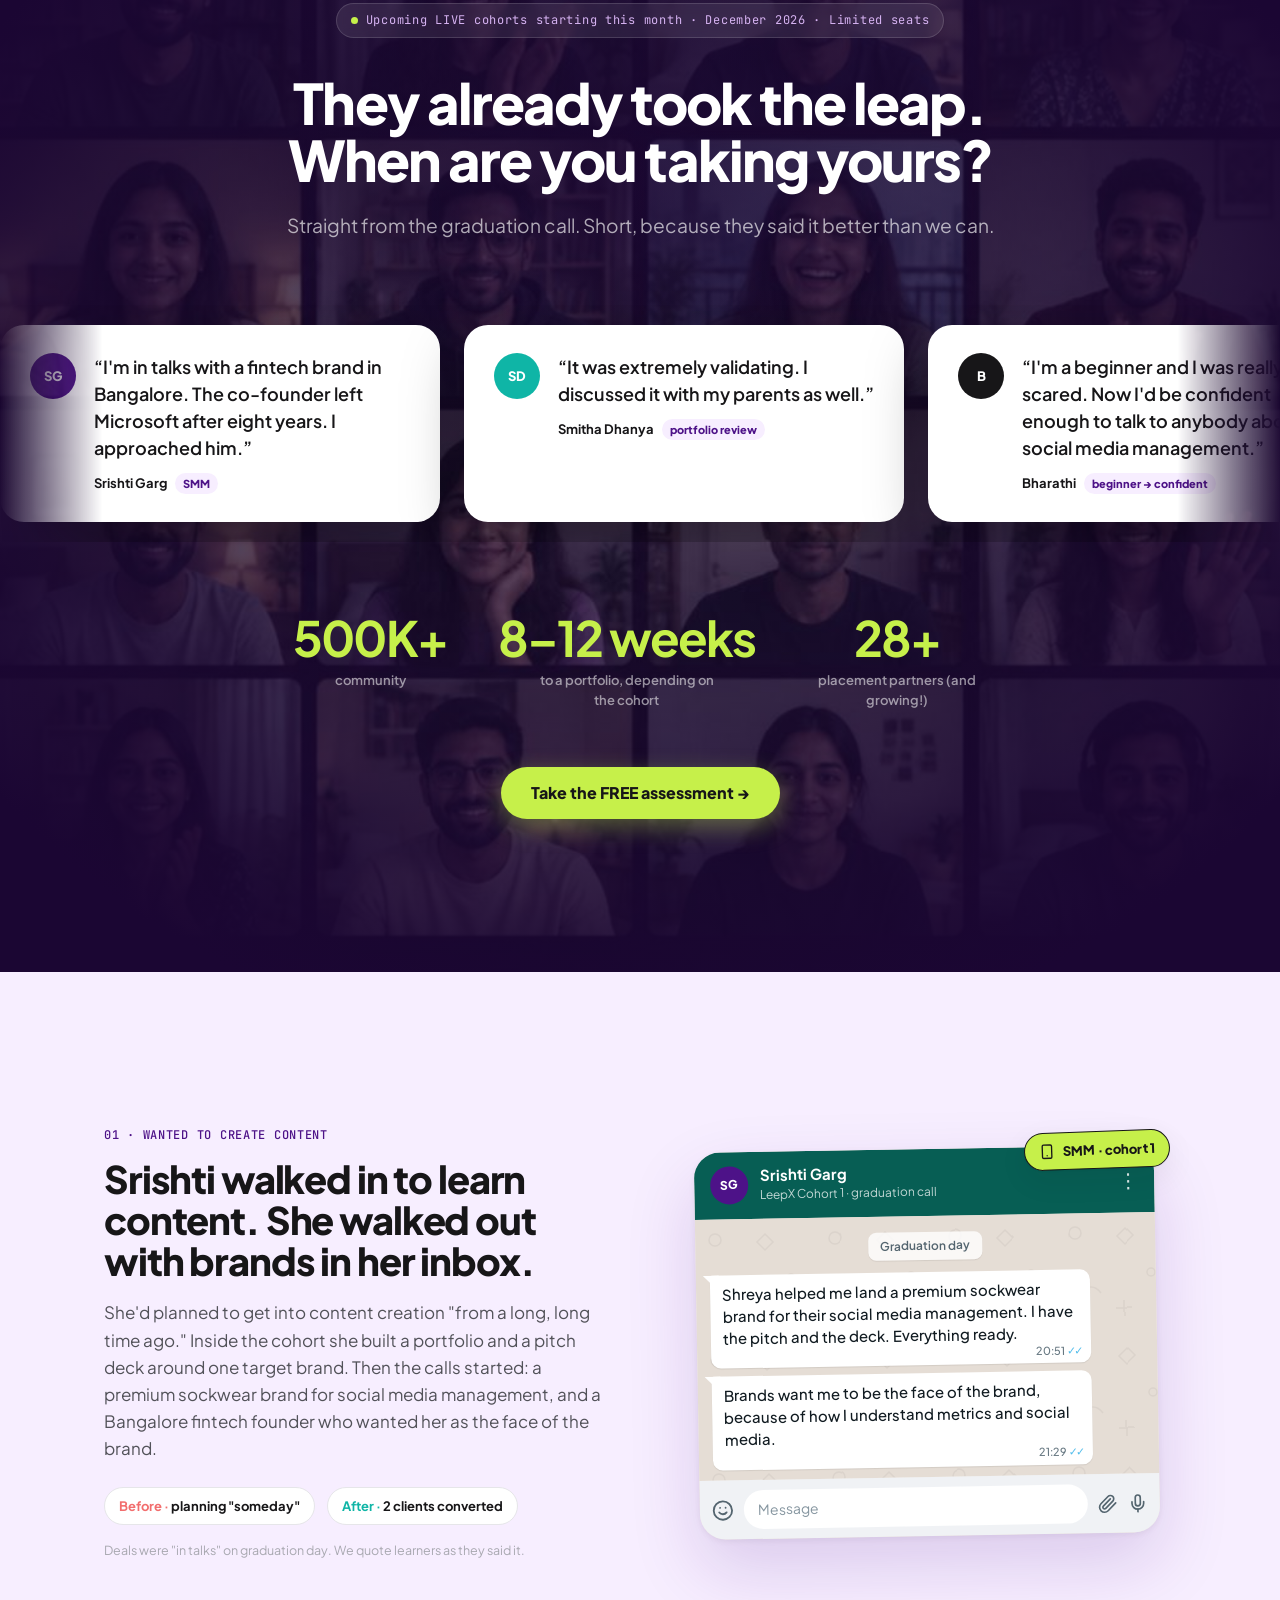
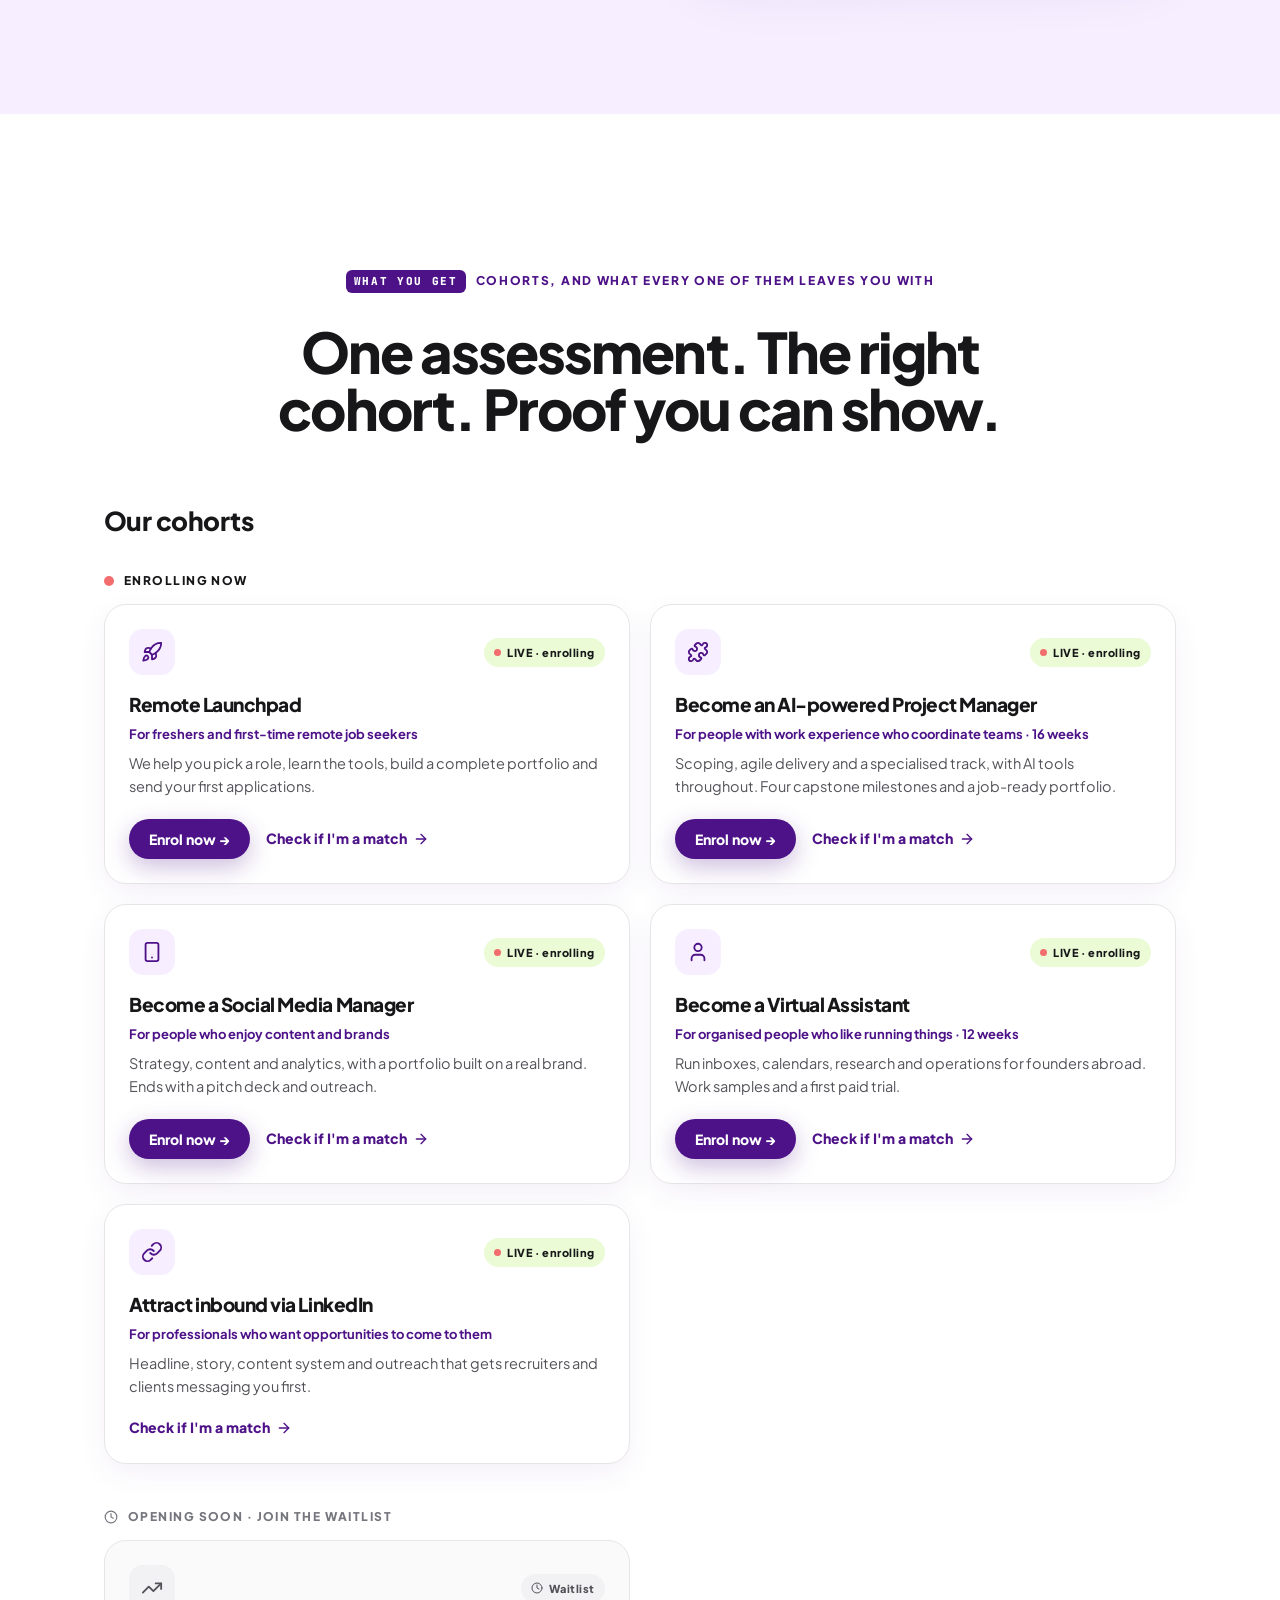
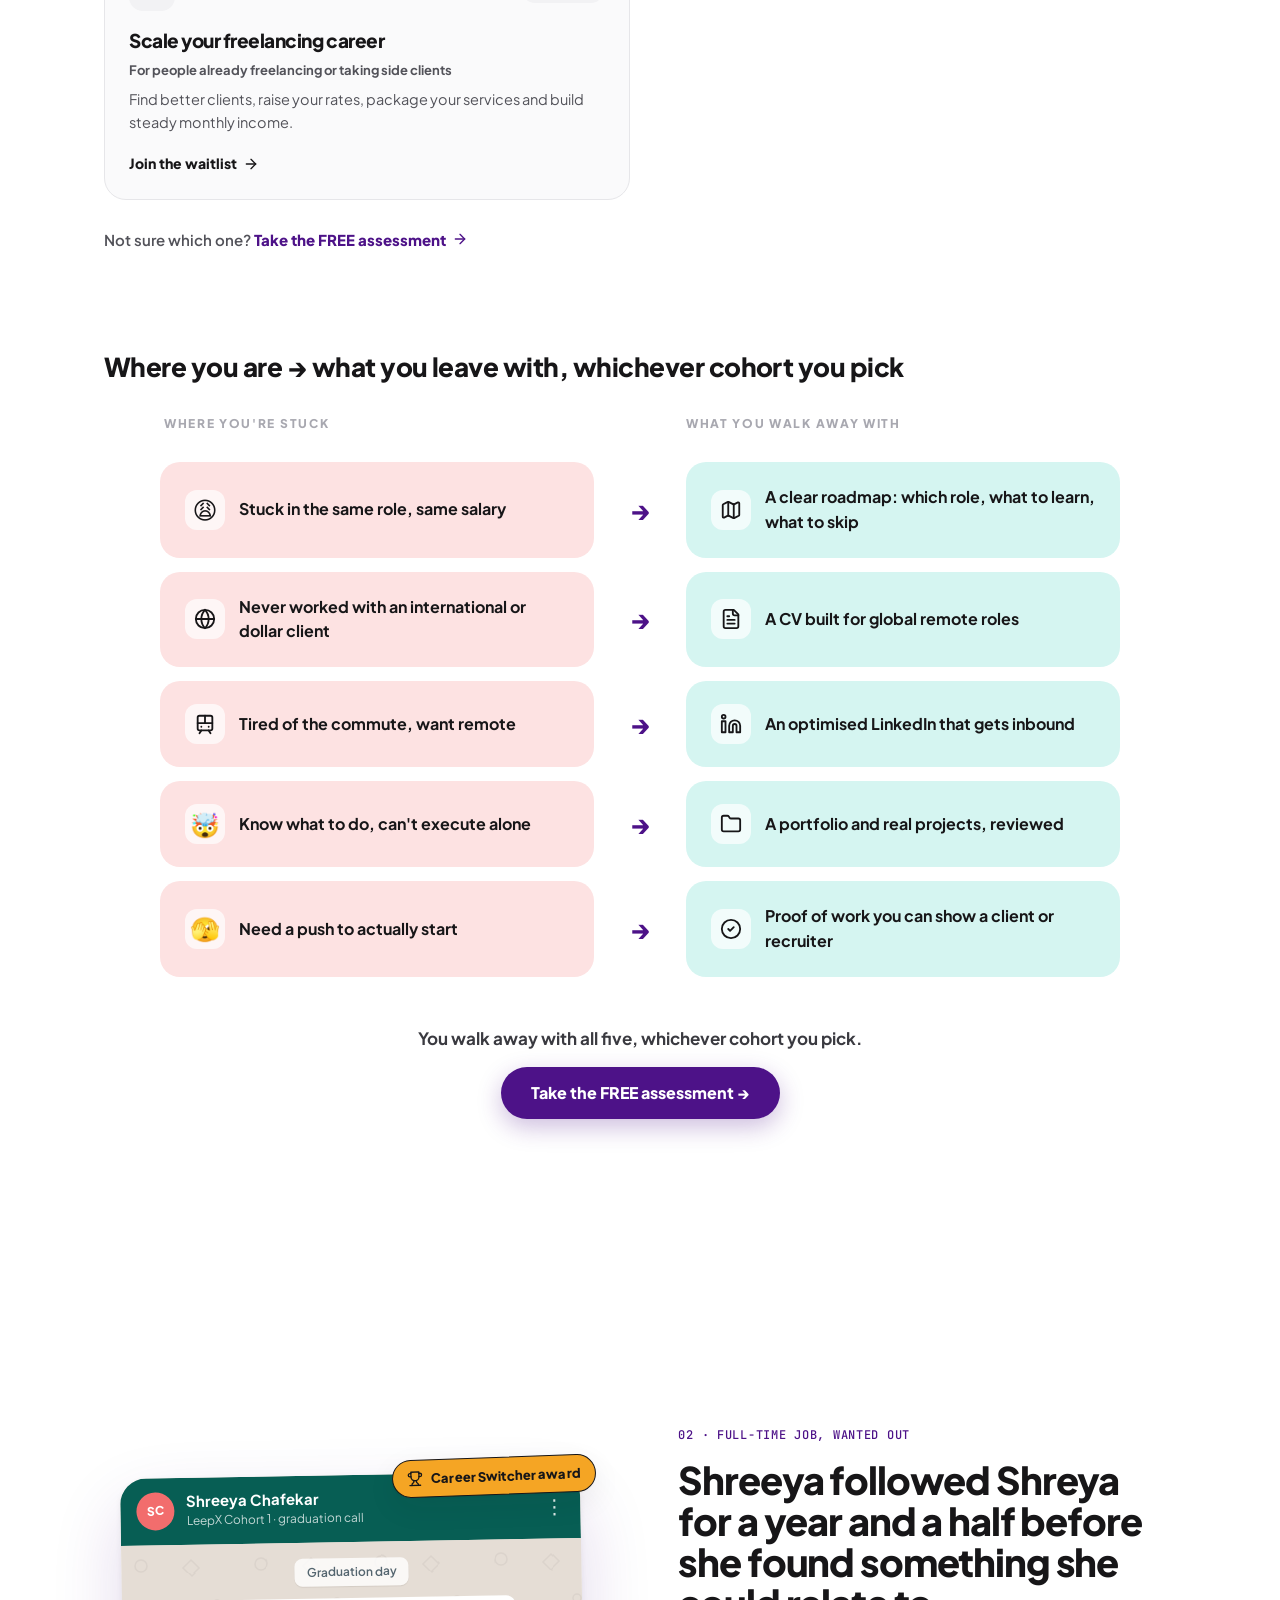
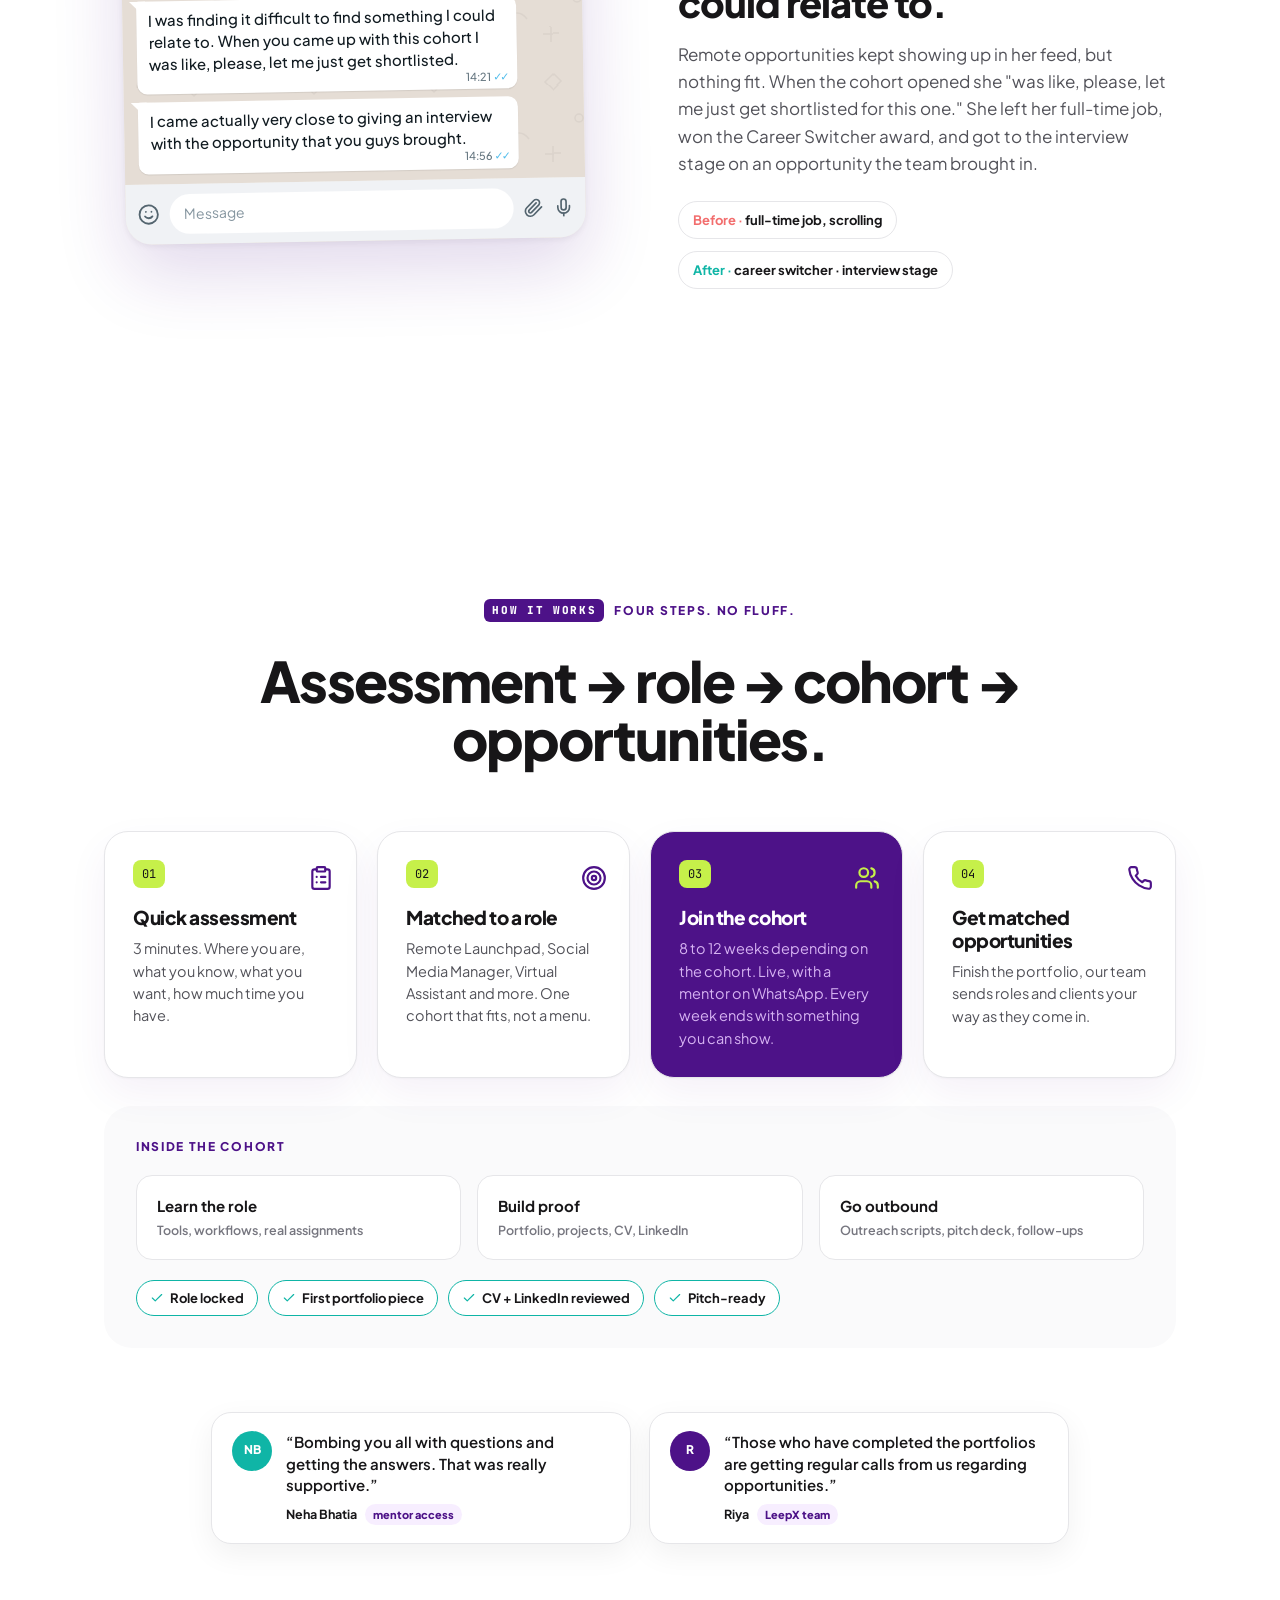
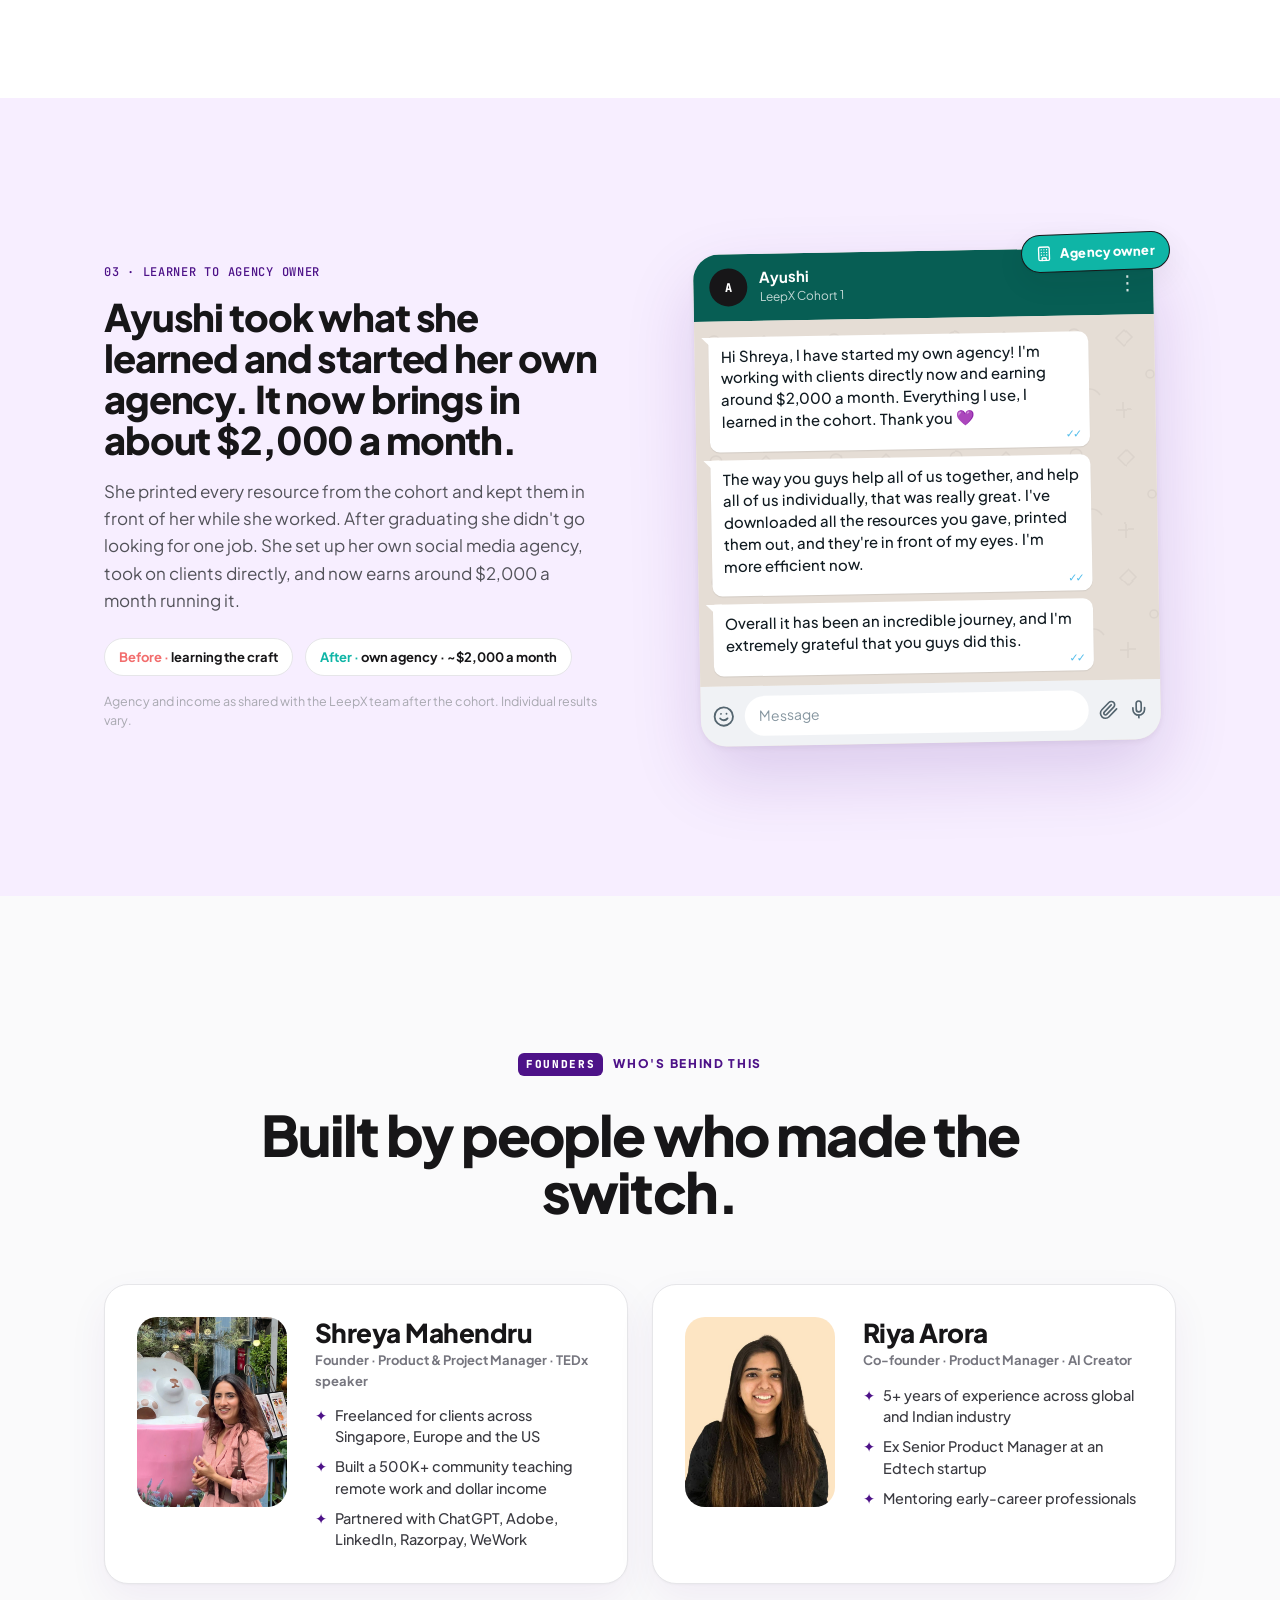
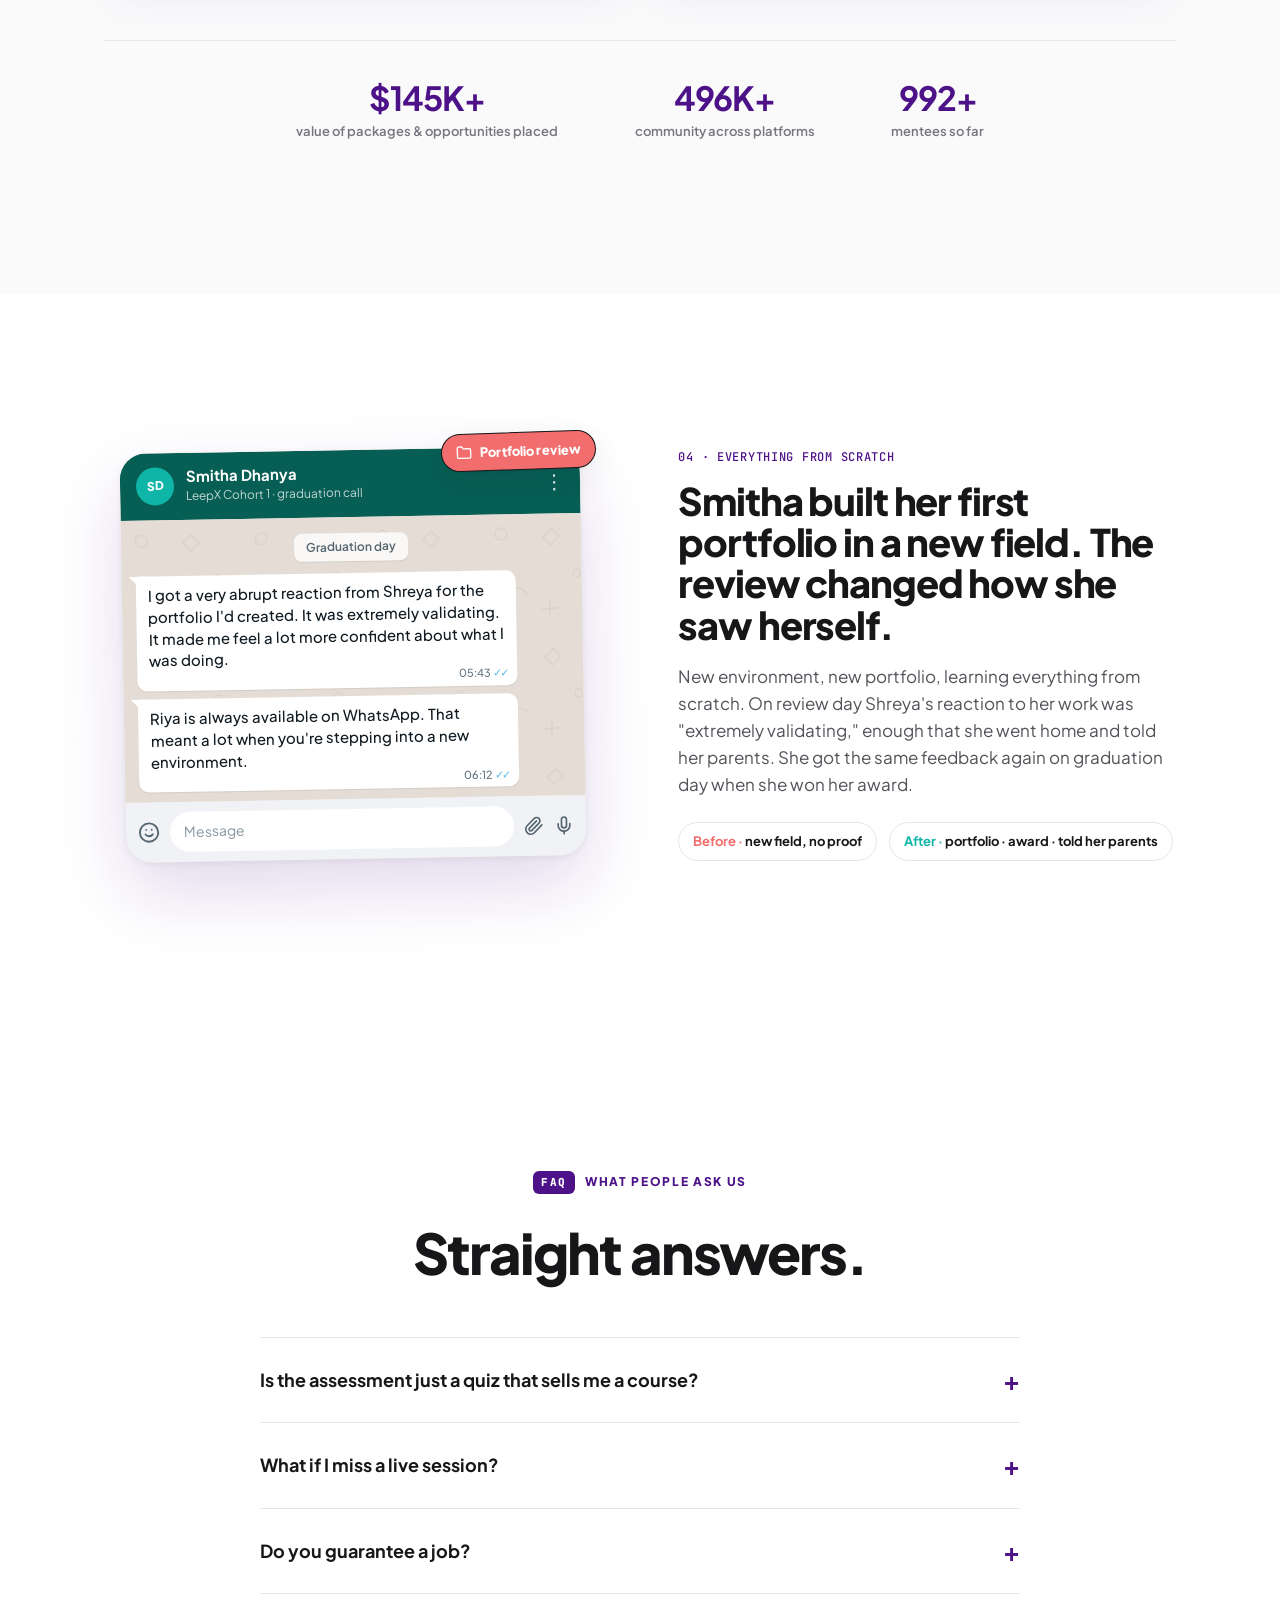
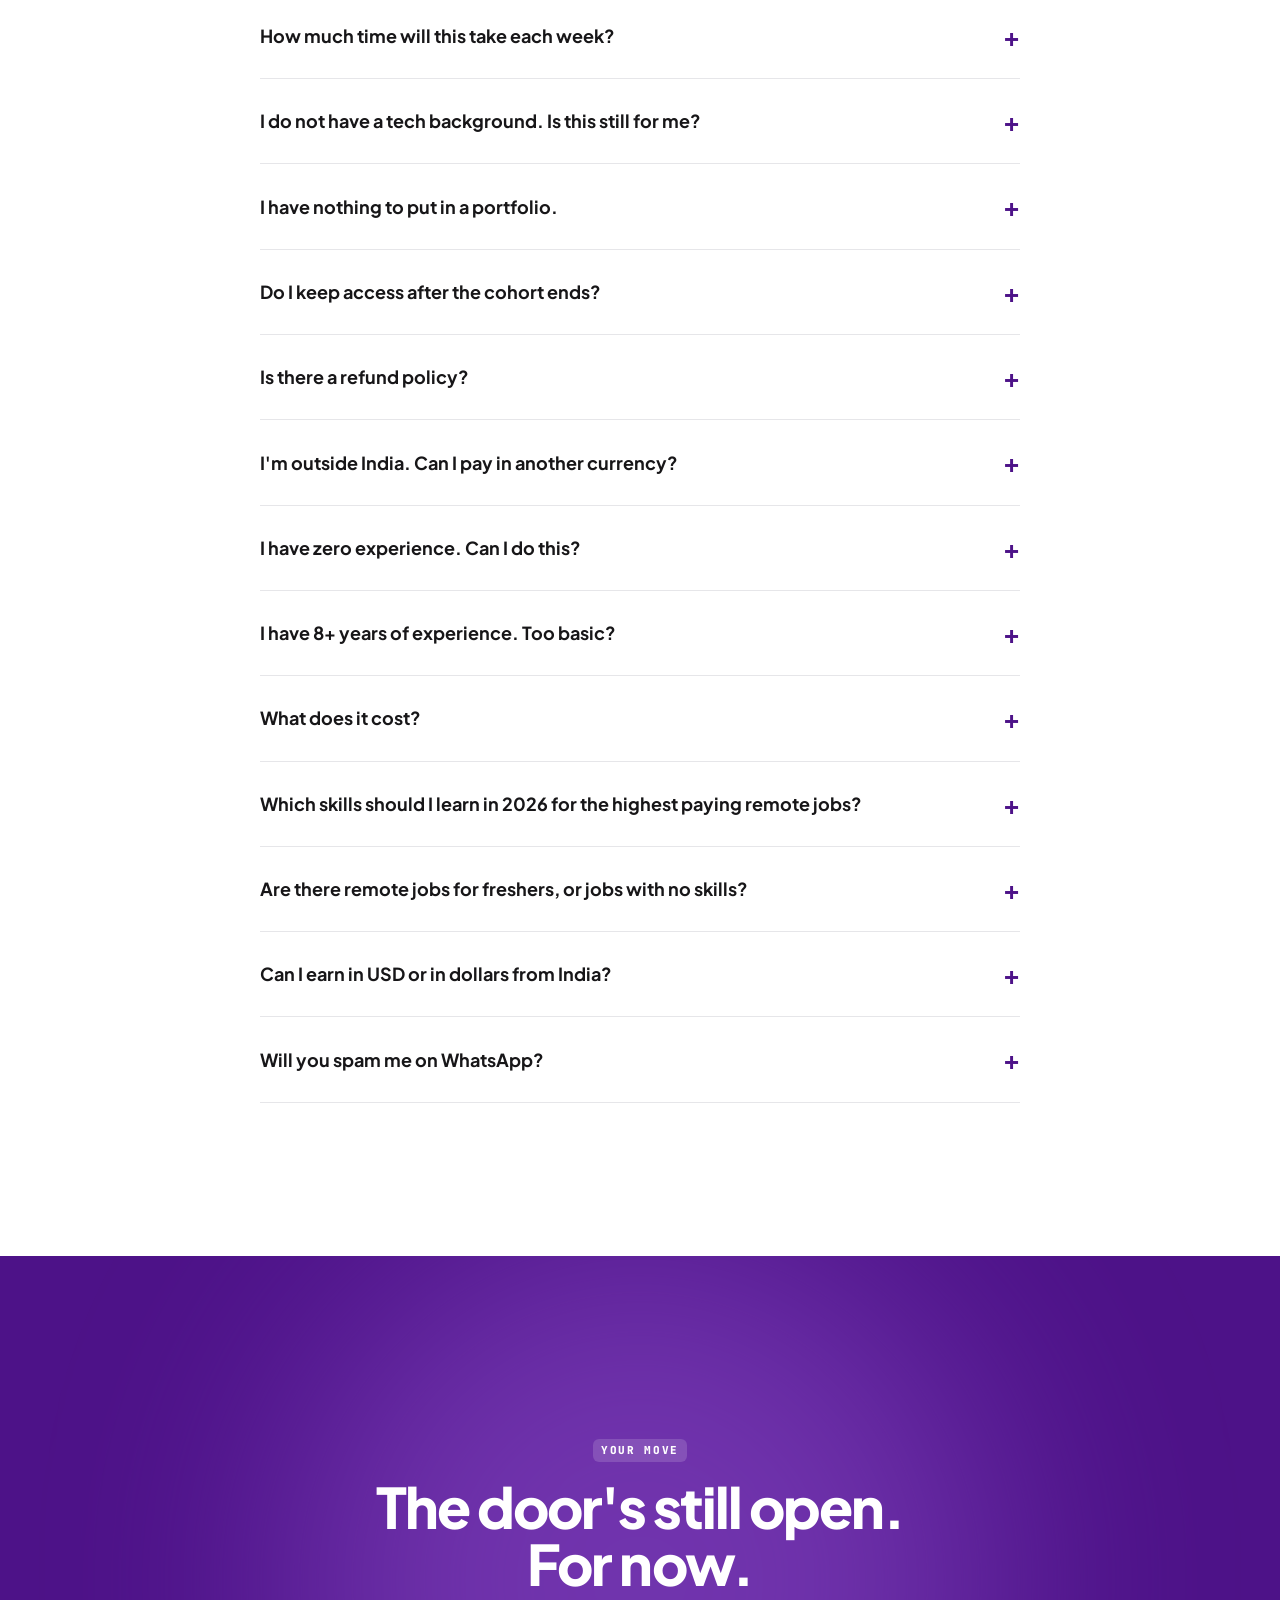
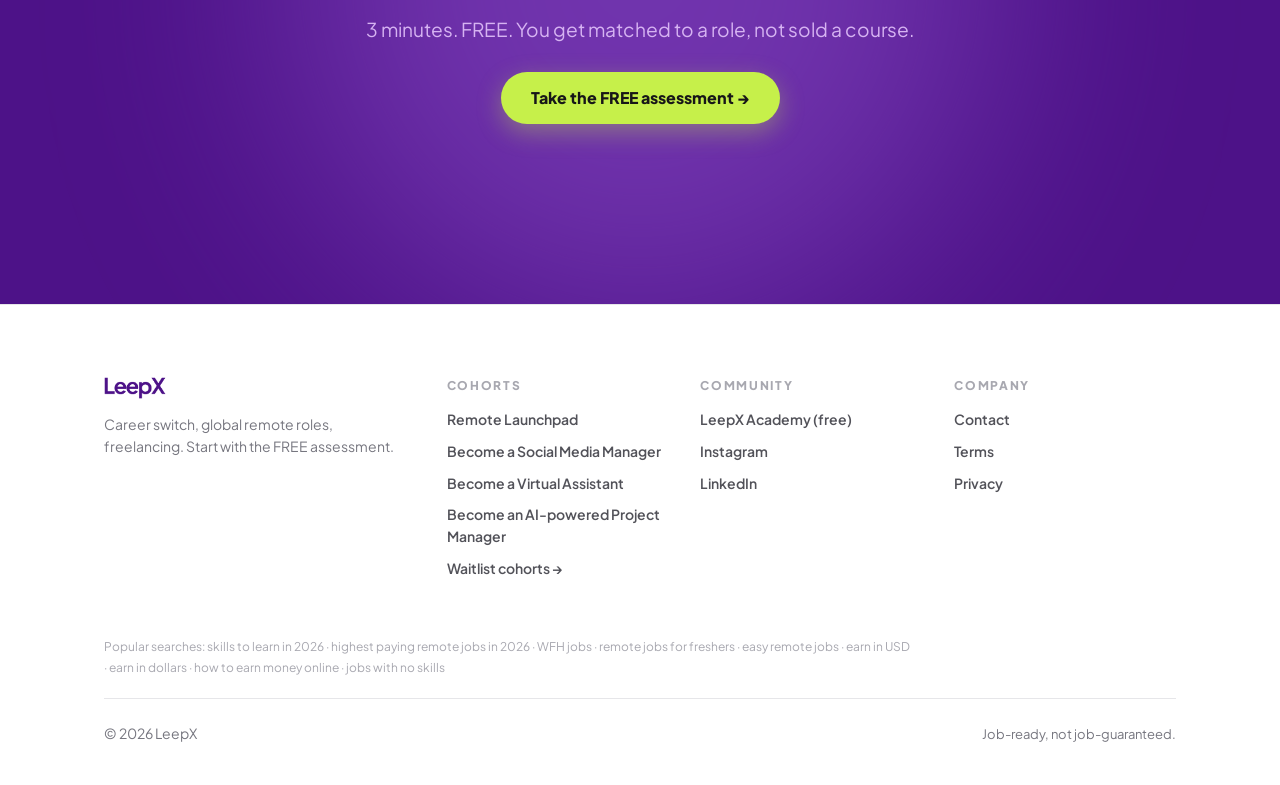
==== commit 10f68316: "Home footer: real Instagram and LinkedIn links Co-Authored-By: Claude Fable 5.2 <noreply@anthropic.c" ====
--- a/site/index.html
+++ b/site/index.html
@@ -567,7 +567,7 @@
     <div class="fgrid">
       <div><img src="assets/logo-primary.png" alt="LeepX" style="height:22px;margin-bottom:14px" /><p style="font-size:14px;color:var(--n-500);max-width:32ch;line-height:1.6">Career switch, global remote roles, freelancing. Start with the FREE assessment.</p></div>
       <div><h4>Cohorts</h4><a href="remote-launchpad">Remote Launchpad</a><a href="social-media-manager">Become a Social Media Manager</a><a href="virtual-assistant">Become a Virtual Assistant</a><a href="ai-project-manager">Become an AI-powered Project Manager</a><a href="#outcomes">Waitlist cohorts →</a></div>
-      <div><h4>Community</h4><a href="https://academy.theleepx.com/l/ad00303ec0" target="_blank" rel="noopener">LeepX Academy (free)</a><a href="#">Instagram</a><a href="#">LinkedIn</a></div>
+      <div><h4>Community</h4><a href="https://academy.theleepx.com/l/ad00303ec0" target="_blank" rel="noopener">LeepX Academy (free)</a><a href="https://www.instagram.com/theleepx/" target="_blank" rel="noopener">Instagram</a><a href="https://www.linkedin.com/company/theleepx" target="_blank" rel="noopener">LinkedIn</a></div>
       <div><h4>Company</h4><a href="privacy#contact">Contact</a><a href="terms">Terms</a><a href="privacy">Privacy</a></div>
     </div>
     <p class="seo">Popular searches: skills to learn in 2026 · highest paying remote jobs in 2026 · WFH jobs · remote jobs for freshers · easy remote jobs · earn in USD · earn in dollars · how to earn money online · jobs with no skills</p>
